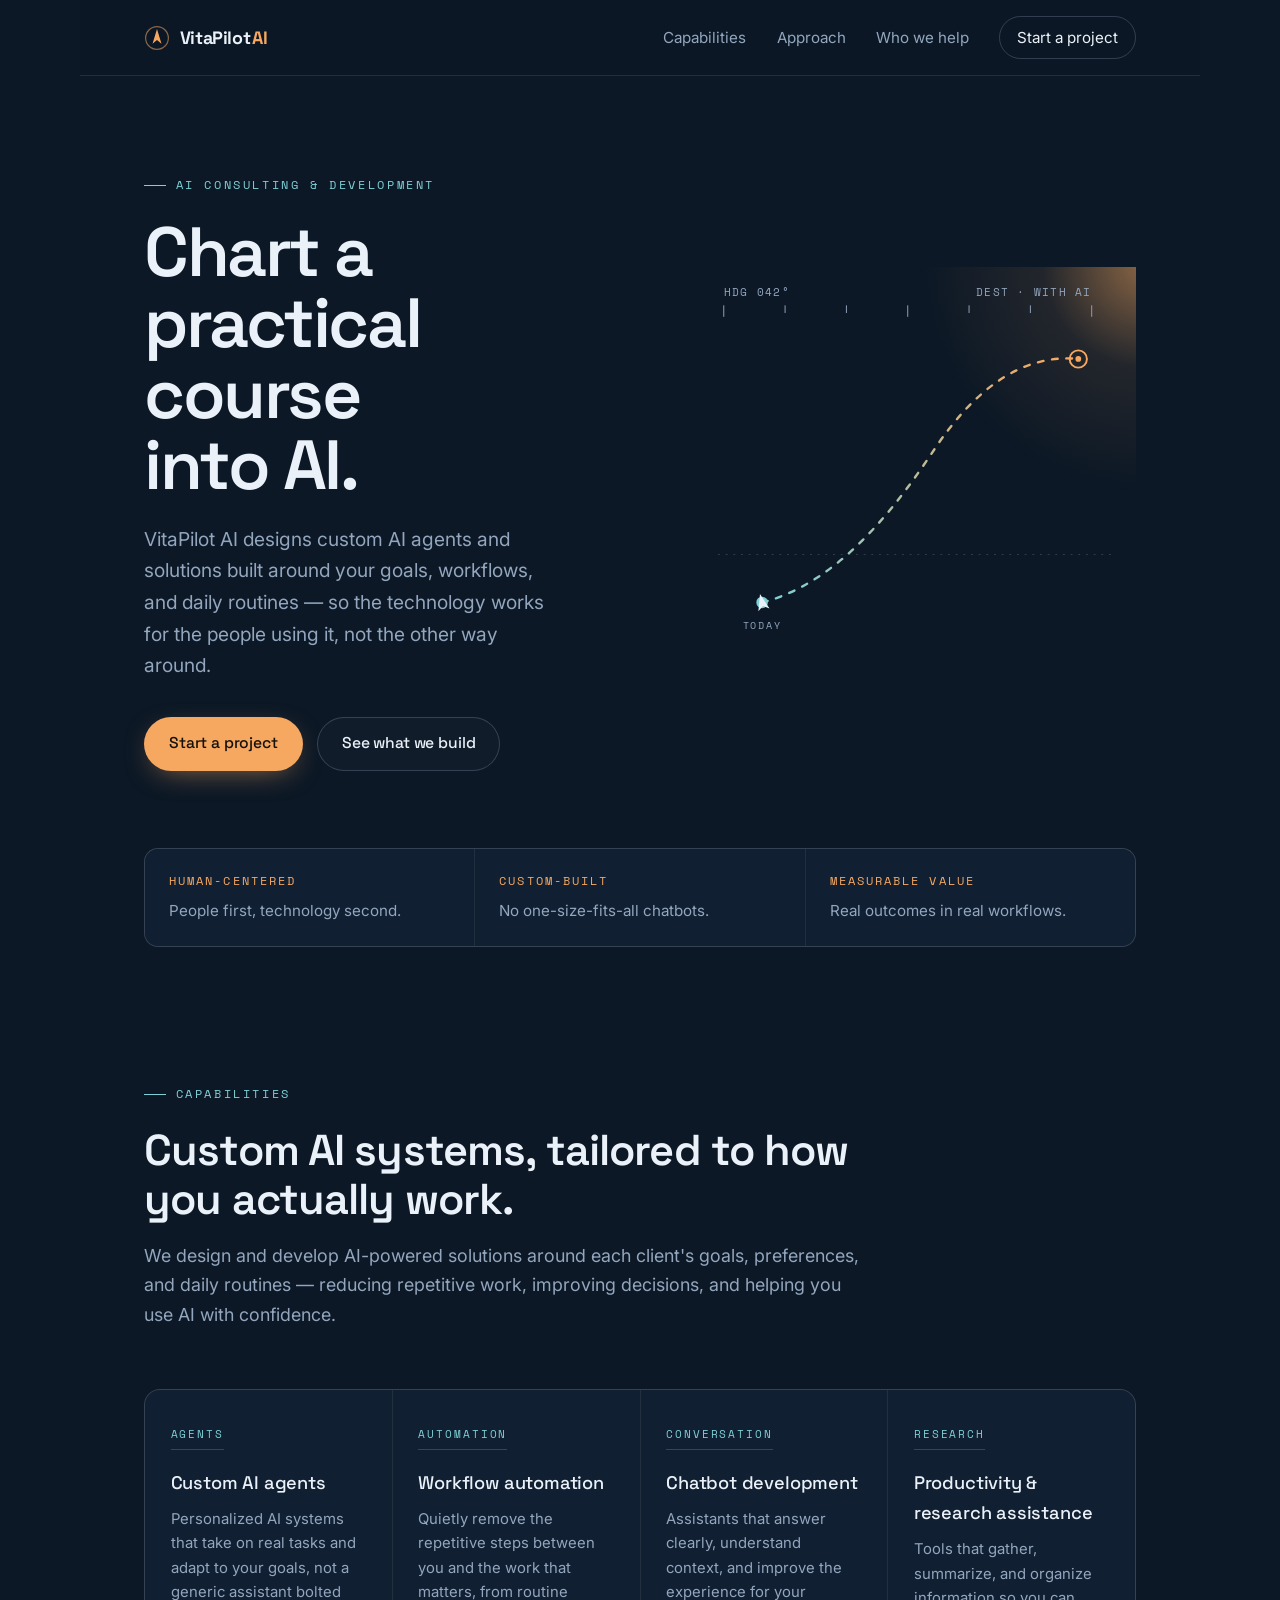
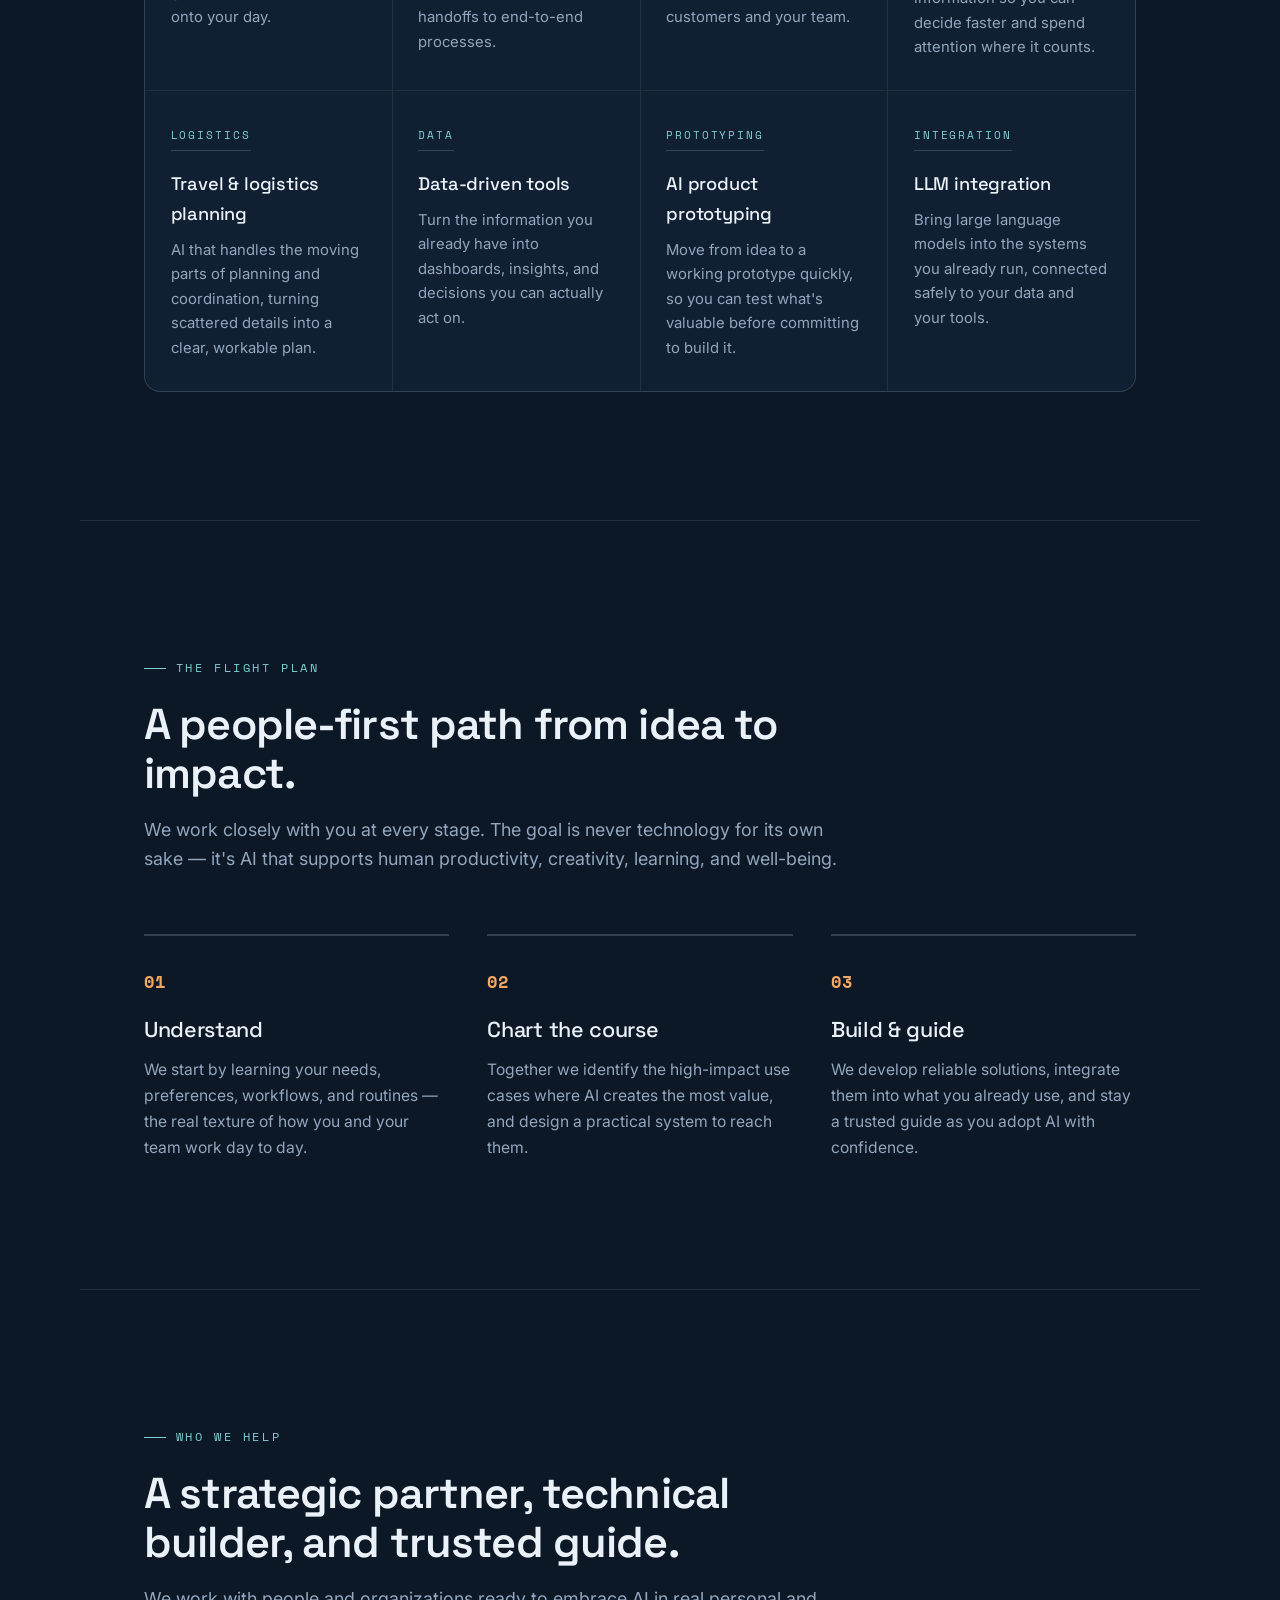
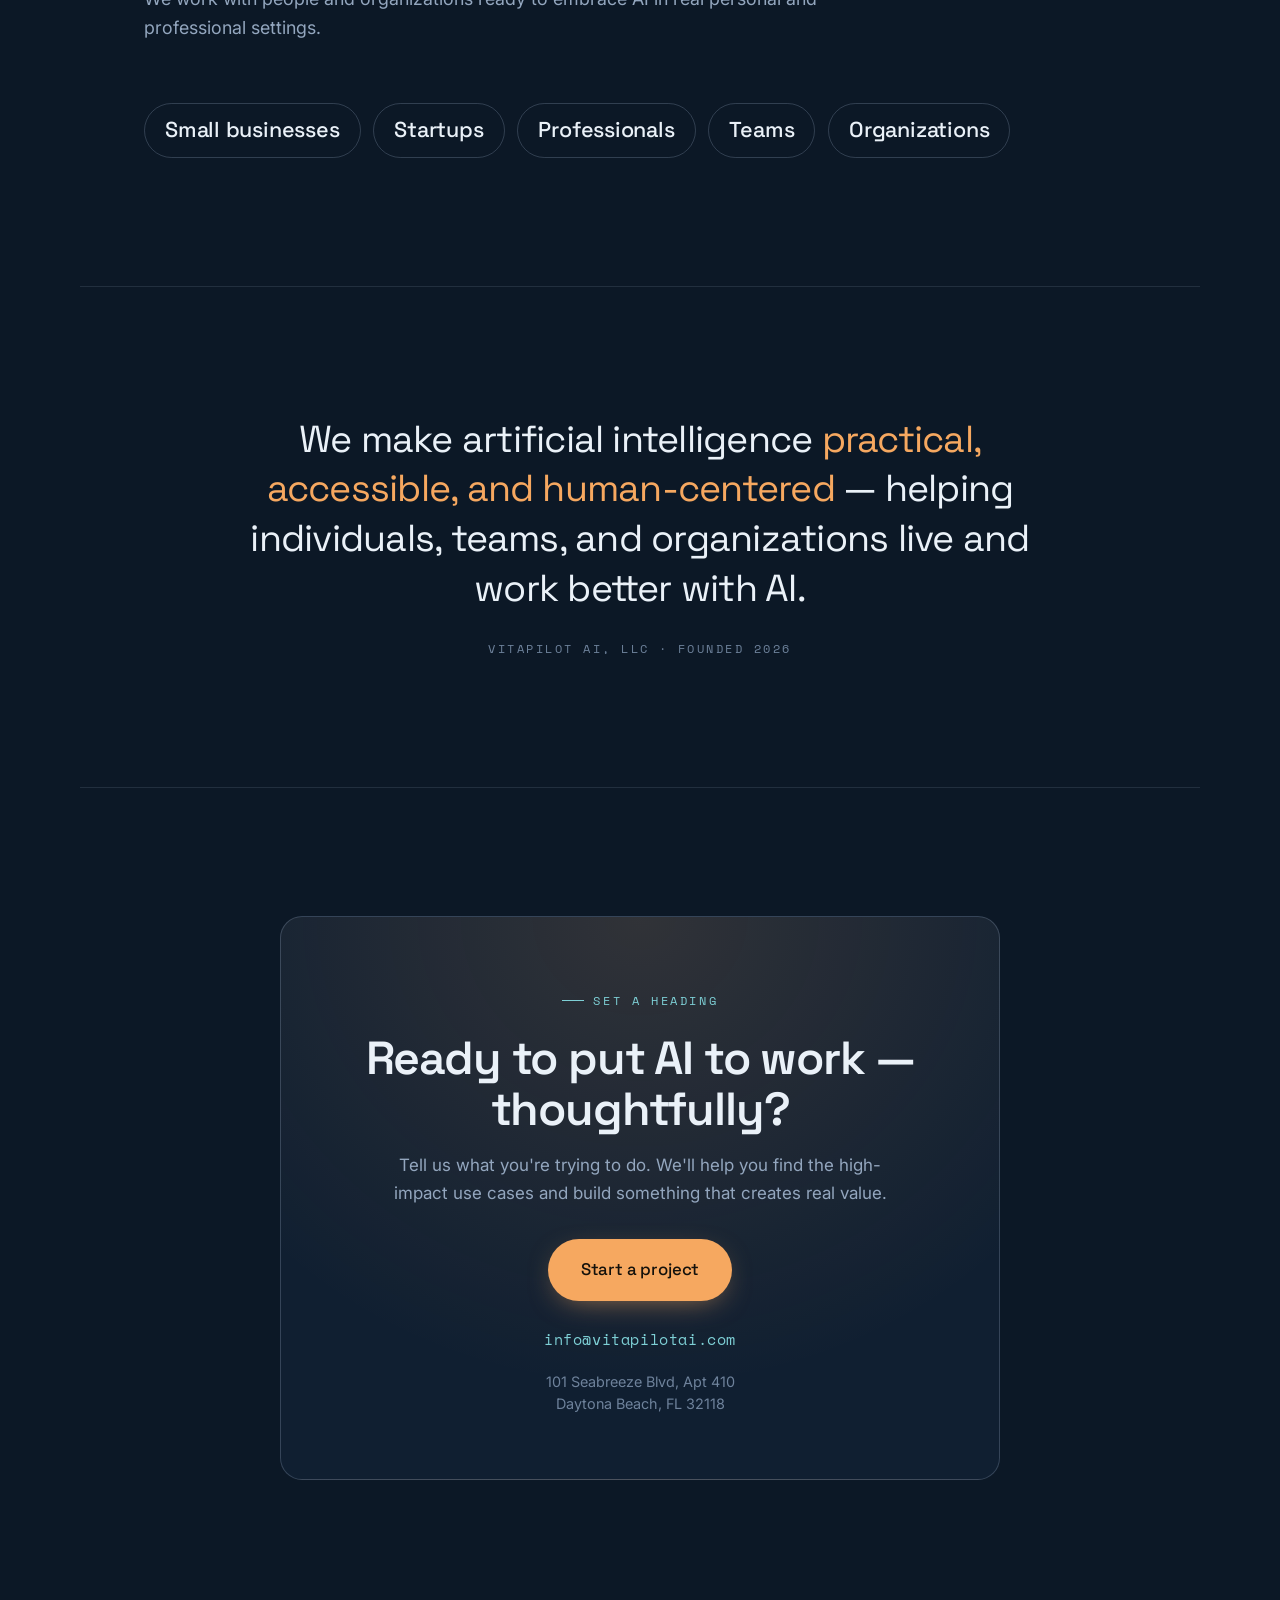
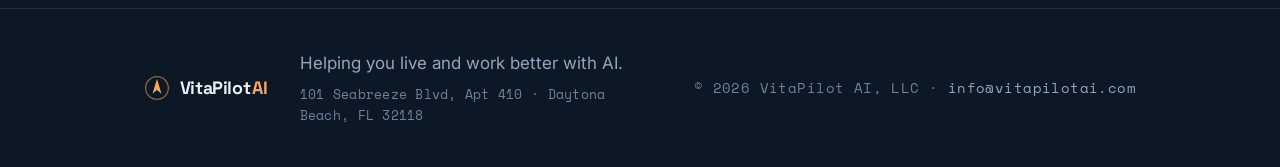
==== index.html @ d1df0d9a "Initial VitaPilot AI website Static company site: hero flight-path instrument, capabilities, approac" ====
<!doctype html>
<html lang="en">
<head>
  <meta charset="utf-8" />
  <meta name="viewport" content="width=device-width, initial-scale=1" />
  <title>VitaPilot AI — Practical AI, charted around you</title>
  <meta name="description" content="VitaPilot AI designs custom AI agents and solutions built around your goals, workflows, and daily routines — human-centered AI that creates measurable value." />
  <link rel="icon" href="data:image/svg+xml,%3Csvg xmlns='http://www.w3.org/2000/svg' viewBox='0 0 32 32'%3E%3Ccircle cx='16' cy='16' r='14' fill='none' stroke='%23F6A860' stroke-width='2'/%3E%3Cpath d='M16 6 L21 22 L16 18 L11 22 Z' fill='%23F6A860'/%3E%3C/svg%3E" />
  <link rel="preconnect" href="https://fonts.googleapis.com" />
  <link rel="preconnect" href="https://fonts.gstatic.com" crossorigin />
  <link href="https://fonts.googleapis.com/css2?family=Space+Grotesk:wght@400;500;600;700&family=Inter:wght@400;500;600&family=Space+Mono:wght@400;700&display=swap" rel="stylesheet" />
  <link rel="stylesheet" href="styles.css" />
</head>
<body>
  <a class="skip" href="#main">Skip to content</a>

  <header class="nav" id="top">
    <a class="brand" href="#top" aria-label="VitaPilot AI home">
      <svg class="brand-mark" viewBox="0 0 32 32" aria-hidden="true">
        <circle cx="16" cy="16" r="14" fill="none" stroke="currentColor" stroke-width="1.5" opacity="0.55"/>
        <path d="M16 5 L21.5 23 L16 18.6 L10.5 23 Z" fill="currentColor"/>
      </svg>
      <span class="brand-name">VitaPilot<span class="brand-ai">AI</span></span>
    </a>
    <nav class="nav-links" aria-label="Primary">
      <a href="#capabilities">Capabilities</a>
      <a href="#approach">Approach</a>
      <a href="#who">Who we help</a>
      <a href="#contact" class="nav-cta">Start a project</a>
    </nav>
  </header>

  <main id="main">
    <!-- HERO -->
    <section class="hero">
      <div class="hero-inner">
        <div class="hero-copy">
          <p class="eyebrow"><span class="tick"></span>AI Consulting &amp; Development</p>
          <h1 class="hero-title">Chart a practical course<br />into AI.</h1>
          <p class="hero-sub">VitaPilot AI designs custom AI agents and solutions built around your goals, workflows, and daily routines — so the technology works for the people using it, not the other way around.</p>
          <div class="hero-actions">
            <a class="btn btn-primary" href="#contact">Start a project</a>
            <a class="btn btn-ghost" href="#capabilities">See what we build</a>
          </div>
        </div>

        <!-- Signature: flight-path instrument -->
        <div class="hero-instrument" aria-hidden="true">
          <svg class="flightpath" viewBox="0 0 460 420" role="img">
            <defs>
              <radialGradient id="horizon" cx="78%" cy="24%" r="60%">
                <stop offset="0%" stop-color="#F6A860" stop-opacity="0.55"/>
                <stop offset="45%" stop-color="#F6A860" stop-opacity="0.10"/>
                <stop offset="100%" stop-color="#F6A860" stop-opacity="0"/>
              </radialGradient>
              <linearGradient id="pathgrad" x1="0" y1="1" x2="1" y2="0">
                <stop offset="0%" stop-color="#7ED0D6"/>
                <stop offset="100%" stop-color="#F6A860"/>
              </linearGradient>
            </defs>

            <!-- horizon glow -->
            <circle cx="360" cy="100" r="200" fill="url(#horizon)"/>

            <!-- bezel ticks (instrument bezel) -->
            <g class="bezel" stroke="#93A6BE" stroke-width="1">
              <line x1="30" y1="40" x2="30" y2="52"/>
              <line x1="94" y1="40" x2="94" y2="48"/>
              <line x1="158" y1="40" x2="158" y2="48"/>
              <line x1="222" y1="40" x2="222" y2="52"/>
              <line x1="286" y1="40" x2="286" y2="48"/>
              <line x1="350" y1="40" x2="350" y2="48"/>
              <line x1="414" y1="40" x2="414" y2="52"/>
            </g>
            <text class="readout" x="30" y="30">HDG 042°</text>
            <text class="readout" x="414" y="30" text-anchor="end">DEST · WITH AI</text>

            <!-- faint grid horizon -->
            <line class="horizon-line" x1="24" y1="300" x2="436" y2="300"/>

            <!-- the charted path -->
            <path class="route" d="M70 350 C 150 330, 210 250, 250 190 S 340 90, 400 96"
                  fill="none" stroke="url(#pathgrad)" stroke-width="2.5"
                  stroke-linecap="round" stroke-dasharray="6 9"/>

            <!-- origin -->
            <circle class="node origin" cx="70" cy="350" r="6"/>
            <text class="node-label" x="70" y="378" text-anchor="middle">TODAY</text>

            <!-- moving bearing marker -->
            <g class="marker">
              <path d="M0 -9 L6 8 L0 4 L-6 8 Z" fill="#EAF1F8"/>
            </g>

            <!-- destination -->
            <g class="dest">
              <circle cx="400" cy="96" r="9" fill="none" stroke="#F6A860" stroke-width="2"/>
              <circle cx="400" cy="96" r="3" fill="#F6A860"/>
            </g>
          </svg>
        </div>
      </div>

      <!-- instrument readout strip -->
      <div class="readout-strip">
        <div class="readout-item">
          <span class="readout-key">Human-centered</span>
          <span class="readout-val">People first, technology second.</span>
        </div>
        <div class="readout-item">
          <span class="readout-key">Custom-built</span>
          <span class="readout-val">No one-size-fits-all chatbots.</span>
        </div>
        <div class="readout-item">
          <span class="readout-key">Measurable value</span>
          <span class="readout-val">Real outcomes in real workflows.</span>
        </div>
      </div>
    </section>

    <!-- CAPABILITIES -->
    <section class="section" id="capabilities">
      <div class="section-head">
        <p class="eyebrow"><span class="tick"></span>Capabilities</p>
        <h2 class="section-title">Custom AI systems, tailored to how you actually work.</h2>
        <p class="section-lead">We design and develop AI-powered solutions around each client's goals, preferences, and daily routines — reducing repetitive work, improving decisions, and helping you use AI with confidence.</p>
      </div>

      <ul class="grid cards">
        <li class="card">
          <span class="card-tag">Agents</span>
          <h3>Custom AI agents</h3>
          <p>Personalized AI systems that take on real tasks and adapt to your goals, not a generic assistant bolted onto your day.</p>
        </li>
        <li class="card">
          <span class="card-tag">Automation</span>
          <h3>Workflow automation</h3>
          <p>Quietly remove the repetitive steps between you and the work that matters, from routine handoffs to end-to-end processes.</p>
        </li>
        <li class="card">
          <span class="card-tag">Conversation</span>
          <h3>Chatbot development</h3>
          <p>Assistants that answer clearly, understand context, and improve the experience for your customers and your team.</p>
        </li>
        <li class="card">
          <span class="card-tag">Research</span>
          <h3>Productivity &amp; research assistance</h3>
          <p>Tools that gather, summarize, and organize information so you can decide faster and spend attention where it counts.</p>
        </li>
        <li class="card">
          <span class="card-tag">Logistics</span>
          <h3>Travel &amp; logistics planning</h3>
          <p>AI that handles the moving parts of planning and coordination, turning scattered details into a clear, workable plan.</p>
        </li>
        <li class="card">
          <span class="card-tag">Data</span>
          <h3>Data-driven tools</h3>
          <p>Turn the information you already have into dashboards, insights, and decisions you can actually act on.</p>
        </li>
        <li class="card">
          <span class="card-tag">Prototyping</span>
          <h3>AI product prototyping</h3>
          <p>Move from idea to a working prototype quickly, so you can test what's valuable before committing to build it.</p>
        </li>
        <li class="card">
          <span class="card-tag">Integration</span>
          <h3>LLM integration</h3>
          <p>Bring large language models into the systems you already run, connected safely to your data and your tools.</p>
        </li>
      </ul>
    </section>

    <!-- APPROACH (genuine sequence — the flight plan) -->
    <section class="section approach" id="approach">
      <div class="section-head">
        <p class="eyebrow"><span class="tick"></span>The flight plan</p>
        <h2 class="section-title">A people-first path from idea to impact.</h2>
        <p class="section-lead">We work closely with you at every stage. The goal is never technology for its own sake — it's AI that supports human productivity, creativity, learning, and well-being.</p>
      </div>

      <ol class="steps">
        <li class="step">
          <span class="step-no">01</span>
          <div class="step-body">
            <h3>Understand</h3>
            <p>We start by learning your needs, preferences, workflows, and routines — the real texture of how you and your team work day to day.</p>
          </div>
        </li>
        <li class="step">
          <span class="step-no">02</span>
          <div class="step-body">
            <h3>Chart the course</h3>
            <p>Together we identify the high-impact use cases where AI creates the most value, and design a practical system to reach them.</p>
          </div>
        </li>
        <li class="step">
          <span class="step-no">03</span>
          <div class="step-body">
            <h3>Build &amp; guide</h3>
            <p>We develop reliable solutions, integrate them into what you already use, and stay a trusted guide as you adopt AI with confidence.</p>
          </div>
        </li>
      </ol>
    </section>

    <!-- WHO WE HELP -->
    <section class="section who" id="who">
      <div class="section-head">
        <p class="eyebrow"><span class="tick"></span>Who we help</p>
        <h2 class="section-title">A strategic partner, technical builder, and trusted guide.</h2>
        <p class="section-lead">We work with people and organizations ready to embrace AI in real personal and professional settings.</p>
      </div>
      <ul class="audience">
        <li>Small businesses</li>
        <li>Startups</li>
        <li>Professionals</li>
        <li>Teams</li>
        <li>Organizations</li>
      </ul>
    </section>

    <!-- MISSION -->
    <section class="section mission">
      <blockquote class="mission-quote">
        <p>We make artificial intelligence <em>practical, accessible, and human-centered</em> — helping individuals, teams, and organizations live and work better with AI.</p>
        <footer>VitaPilot AI, LLC · Founded 2026</footer>
      </blockquote>
    </section>

    <!-- CONTACT -->
    <section class="section contact" id="contact">
      <div class="contact-inner">
        <p class="eyebrow"><span class="tick"></span>Set a heading</p>
        <h2 class="contact-title">Ready to put AI to work — thoughtfully?</h2>
        <p class="contact-lead">Tell us what you're trying to do. We'll help you find the high-impact use cases and build something that creates real value.</p>
        <a class="btn btn-primary btn-lg" href="mailto:info@vitapilotai.com?subject=Project%20inquiry%20—%20VitaPilot%20AI">Start a project</a>
        <p class="contact-email"><a href="mailto:info@vitapilotai.com">info@vitapilotai.com</a></p>
        <address class="contact-address">
          101 Seabreeze Blvd, Apt 410<br />
          Daytona Beach, FL 32118
        </address>
      </div>
    </section>
  </main>

  <footer class="footer">
    <div class="footer-inner">
      <a class="brand" href="#top" aria-label="VitaPilot AI home">
        <svg class="brand-mark" viewBox="0 0 32 32" aria-hidden="true">
          <circle cx="16" cy="16" r="14" fill="none" stroke="currentColor" stroke-width="1.5" opacity="0.55"/>
          <path d="M16 5 L21.5 23 L16 18.6 L10.5 23 Z" fill="currentColor"/>
        </svg>
        <span class="brand-name">VitaPilot<span class="brand-ai">AI</span></span>
      </a>
      <div class="footer-mid">
        <p class="footer-tag">Helping you live and work better with AI.</p>
        <address class="footer-address">101 Seabreeze Blvd, Apt 410 · Daytona Beach, FL 32118</address>
      </div>
      <p class="footer-legal">© <span id="year">2026</span> VitaPilot AI, LLC · <a href="mailto:info@vitapilotai.com">info@vitapilotai.com</a></p>
    </div>
  </footer>

  <script src="main.js"></script>
</body>
</html>
---- styles.css ----
/* =========================================================
   VitaPilot AI — "dusk flight" navigation identity
   ========================================================= */
:root {
  --ink:      #0C1826;
  --ink-2:    #101F31;
  --ink-3:    #17293E;
  --line:     rgba(147, 166, 190, 0.16);
  --line-2:   rgba(147, 166, 190, 0.28);
  --glow:     #F6A860;   /* horizon amber — primary accent */
  --glow-2:   #FFC98B;
  --sky:      #7ED0D6;   /* calm teal — secondary accent   */
  --text:     #EAF1F8;
  --muted:    #93A6BE;
  --muted-2:  #6E829B;

  --maxw: 1120px;
  --pad: clamp(1.25rem, 5vw, 4rem);

  --font-display: "Space Grotesk", system-ui, sans-serif;
  --font-body: "Inter", system-ui, sans-serif;
  --font-mono: "Space Mono", ui-monospace, monospace;
}

* { box-sizing: border-box; }

html { scroll-behavior: smooth; }

body {
  margin: 0;
  background: var(--ink);
  color: var(--text);
  font-family: var(--font-body);
  font-size: 17px;
  line-height: 1.65;
  -webkit-font-smoothing: antialiased;
  text-rendering: optimizeLegibility;
  overflow-x: hidden;
}

/* subtle starfield / instrument grain */
body::before {
  content: "";
  position: fixed;
  inset: 0;
  pointer-events: none;
  z-index: 0;
  background:
    radial-gradient(1px 1px at 20% 30%, rgba(255,255,255,0.10) 50%, transparent 51%),
    radial-gradient(1px 1px at 70% 65%, rgba(255,255,255,0.07) 50%, transparent 51%),
    radial-gradient(1px 1px at 45% 85%, rgba(255,255,255,0.06) 50%, transparent 51%),
    radial-gradient(1px 1px at 88% 18%, rgba(255,255,255,0.08) 50%, transparent 51%);
  background-size: 480px 480px, 620px 620px, 540px 540px, 700px 700px;
}

img, svg { max-width: 100%; }

a { color: inherit; }

.skip {
  position: absolute;
  left: -999px;
  top: 0;
  background: var(--glow);
  color: #14110b;
  padding: .6rem 1rem;
  border-radius: 8px;
  z-index: 100;
}
.skip:focus { left: 1rem; top: 1rem; }

:focus-visible {
  outline: 2px solid var(--sky);
  outline-offset: 3px;
  border-radius: 4px;
}

/* ---------- shared layout ---------- */
.section {
  position: relative;
  z-index: 1;
  max-width: var(--maxw);
  margin: 0 auto;
  padding: clamp(4.5rem, 10vw, 8rem) var(--pad);
}

.section-head { max-width: 720px; margin-bottom: clamp(2.5rem, 5vw, 3.75rem); }

.eyebrow {
  display: inline-flex;
  align-items: center;
  gap: .6rem;
  font-family: var(--font-mono);
  font-size: .74rem;
  letter-spacing: .22em;
  text-transform: uppercase;
  color: var(--sky);
  margin: 0 0 1.4rem;
}
.eyebrow .tick {
  width: 22px; height: 1px;
  background: var(--sky);
  display: inline-block;
}

.section-title {
  font-family: var(--font-display);
  font-weight: 600;
  font-size: clamp(1.7rem, 4vw, 2.7rem);
  line-height: 1.12;
  letter-spacing: -0.02em;
  margin: 0 0 1.1rem;
}

.section-lead {
  color: var(--muted);
  font-size: clamp(1rem, 1.6vw, 1.12rem);
  margin: 0;
}

/* ---------- buttons ---------- */
.btn {
  display: inline-flex;
  align-items: center;
  justify-content: center;
  font-family: var(--font-display);
  font-weight: 500;
  font-size: .98rem;
  letter-spacing: -0.01em;
  padding: .82rem 1.5rem;
  border-radius: 999px;
  text-decoration: none;
  border: 1px solid transparent;
  transition: transform .18s ease, background .18s ease, border-color .18s ease, color .18s ease;
}
.btn-primary {
  background: var(--glow);
  color: #14110b;
  box-shadow: 0 8px 30px -12px rgba(246, 168, 96, 0.7);
}
.btn-primary:hover { background: var(--glow-2); transform: translateY(-2px); }
.btn-ghost {
  color: var(--text);
  border-color: var(--line-2);
  background: rgba(255,255,255,0.02);
}
.btn-ghost:hover { border-color: var(--sky); color: var(--sky); transform: translateY(-2px); }
.btn-lg { padding: 1rem 2rem; font-size: 1.05rem; }

/* ---------- nav ---------- */
.nav {
  position: sticky;
  top: 0;
  z-index: 20;
  display: flex;
  align-items: center;
  justify-content: space-between;
  gap: 1rem;
  padding: 1rem var(--pad);
  max-width: var(--maxw);
  margin: 0 auto;
  background: rgba(12, 24, 38, 0.72);
  backdrop-filter: blur(12px);
  border-bottom: 1px solid var(--line);
}
.brand {
  display: inline-flex;
  align-items: center;
  gap: .6rem;
  text-decoration: none;
  color: var(--glow);
  font-family: var(--font-display);
  font-weight: 700;
}
.brand-mark { width: 26px; height: 26px; }
.brand-name { color: var(--text); font-size: 1.12rem; letter-spacing: -0.02em; }
.brand-ai { color: var(--glow); margin-left: 2px; }

.nav-links { display: flex; align-items: center; gap: 1.9rem; }
.nav-links a {
  text-decoration: none;
  color: var(--muted);
  font-size: .95rem;
  transition: color .16s ease;
}
.nav-links a:hover { color: var(--text); }
.nav-cta {
  color: var(--text) !important;
  border: 1px solid var(--line-2);
  padding: .5rem 1.05rem;
  border-radius: 999px;
}
.nav-cta:hover { border-color: var(--glow); color: var(--glow) !important; }

/* ---------- hero ---------- */
.hero {
  position: relative;
  z-index: 1;
  max-width: var(--maxw);
  margin: 0 auto;
  padding: clamp(3rem, 7vw, 6rem) var(--pad) 0;
}
.hero-inner {
  display: grid;
  grid-template-columns: 1.05fr 0.95fr;
  gap: clamp(2rem, 5vw, 4rem);
  align-items: center;
}
.eyebrow { animation: rise .7s ease both; }
.hero-title {
  font-family: var(--font-display);
  font-weight: 600;
  font-size: clamp(2.5rem, 6.4vw, 4.35rem);
  line-height: 1.02;
  letter-spacing: -0.035em;
  margin: 0 0 1.4rem;
  animation: rise .7s ease .05s both;
}
.hero-sub {
  color: var(--muted);
  font-size: clamp(1.02rem, 1.7vw, 1.2rem);
  max-width: 34ch;
  margin: 0 0 2.2rem;
  animation: rise .7s ease .12s both;
}
.hero-actions { display: flex; flex-wrap: wrap; gap: .9rem; animation: rise .7s ease .2s both; }

.hero-instrument {
  position: relative;
  display: flex;
  justify-content: center;
}
.flightpath { width: 100%; max-width: 460px; height: auto; }

/* instrument typography */
.readout {
  font-family: var(--font-mono);
  font-size: 11px;
  letter-spacing: .12em;
  fill: var(--muted);
}
.node-label {
  font-family: var(--font-mono);
  font-size: 10px;
  letter-spacing: .18em;
  fill: var(--muted);
}
.horizon-line { stroke: var(--line-2); stroke-width: 1; stroke-dasharray: 2 6; }
.node.origin { fill: var(--sky); }

/* flight-path draw-in */
.route {
  stroke-dashoffset: 0;
  animation: dash 2.6s linear infinite;
}
.marker {
  offset-path: path("M70 350 C 150 330, 210 250, 250 190 S 340 90, 400 96");
  offset-rotate: auto;
  offset-distance: 0%;
  animation: fly 4.2s cubic-bezier(.5, 0, .3, 1) infinite;
}
@keyframes dash { to { stroke-dashoffset: -60; } }
@keyframes fly {
  0%   { offset-distance: 0%;   opacity: 0; }
  8%   { opacity: 1; }
  92%  { opacity: 1; }
  100% { offset-distance: 100%; opacity: 0; }
}

/* readout strip */
.readout-strip {
  display: grid;
  grid-template-columns: repeat(3, 1fr);
  gap: 1px;
  margin-top: clamp(3rem, 6vw, 5rem);
  border: 1px solid var(--line);
  border-radius: 14px;
  overflow: hidden;
  background: var(--line);
}
.readout-item {
  background: var(--ink-2);
  padding: 1.35rem 1.5rem;
}
.readout-key {
  display: block;
  font-family: var(--font-mono);
  font-size: .72rem;
  letter-spacing: .18em;
  text-transform: uppercase;
  color: var(--glow);
  margin-bottom: .4rem;
}
.readout-val { color: var(--muted); font-size: .95rem; }

/* ---------- capabilities grid ---------- */
.grid { list-style: none; margin: 0; padding: 0; }
.cards {
  display: grid;
  grid-template-columns: repeat(4, 1fr);
  gap: 1px;
  background: var(--line);
  border: 1px solid var(--line);
  border-radius: 16px;
  overflow: hidden;
}
.card {
  background: var(--ink-2);
  padding: 1.75rem 1.6rem 1.9rem;
  transition: background .2s ease, transform .2s ease;
}
.card:hover { background: var(--ink-3); }
.card-tag {
  display: inline-block;
  font-family: var(--font-mono);
  font-size: .66rem;
  letter-spacing: .18em;
  text-transform: uppercase;
  color: var(--sky);
  margin-bottom: 1.1rem;
  padding-bottom: .35rem;
  border-bottom: 1px solid var(--line-2);
}
.card h3 {
  font-family: var(--font-display);
  font-weight: 500;
  font-size: 1.14rem;
  letter-spacing: -0.01em;
  margin: 0 0 .55rem;
}
.card p { color: var(--muted); font-size: .93rem; margin: 0; }

/* ---------- approach / steps ---------- */
.approach { border-top: 1px solid var(--line); }
.steps {
  list-style: none;
  margin: 0;
  padding: 0;
  display: grid;
  grid-template-columns: repeat(3, 1fr);
  gap: clamp(1.5rem, 3vw, 2.5rem);
  counter-reset: step;
}
.step {
  position: relative;
  padding-top: 2rem;
  border-top: 2px solid var(--line-2);
}
.step-no {
  font-family: var(--font-mono);
  font-weight: 700;
  font-size: 1.05rem;
  color: var(--glow);
  letter-spacing: .05em;
}
.step-body h3 {
  font-family: var(--font-display);
  font-weight: 500;
  font-size: 1.35rem;
  letter-spacing: -0.015em;
  margin: 1rem 0 .6rem;
}
.step-body p { color: var(--muted); margin: 0; font-size: .98rem; }

/* ---------- who we help ---------- */
.who { border-top: 1px solid var(--line); }
.audience {
  list-style: none;
  margin: 0;
  padding: 0;
  display: flex;
  flex-wrap: wrap;
  gap: .8rem;
}
.audience li {
  font-family: var(--font-display);
  font-size: clamp(1rem, 2.2vw, 1.35rem);
  font-weight: 500;
  letter-spacing: -0.01em;
  padding: .55rem 1.25rem;
  border: 1px solid var(--line-2);
  border-radius: 999px;
  color: var(--text);
  transition: border-color .18s ease, color .18s ease;
}
.audience li:hover { border-color: var(--glow); color: var(--glow); }

/* ---------- mission ---------- */
.mission {
  border-top: 1px solid var(--line);
  text-align: center;
}
.mission-quote { margin: 0 auto; max-width: 800px; }
.mission-quote p {
  font-family: var(--font-display);
  font-weight: 400;
  font-size: clamp(1.5rem, 3.6vw, 2.35rem);
  line-height: 1.32;
  letter-spacing: -0.02em;
  margin: 0 0 1.6rem;
}
.mission-quote em { color: var(--glow); font-style: normal; }
.mission-quote footer {
  font-family: var(--font-mono);
  font-size: .78rem;
  letter-spacing: .2em;
  text-transform: uppercase;
  color: var(--muted-2);
}

/* ---------- contact ---------- */
.contact {
  text-align: center;
  border-top: 1px solid var(--line);
}
.contact-inner {
  position: relative;
  max-width: 720px;
  margin: 0 auto;
  padding: clamp(2.5rem, 5vw, 4rem);
  border-radius: 22px;
  border: 1px solid var(--line-2);
  background:
    radial-gradient(120% 140% at 50% 0%, rgba(246,168,96,0.14), transparent 60%),
    var(--ink-2);
  overflow: hidden;
}
.contact .eyebrow { justify-content: center; }
.contact-title {
  font-family: var(--font-display);
  font-weight: 600;
  font-size: clamp(1.8rem, 4.5vw, 2.9rem);
  letter-spacing: -0.025em;
  line-height: 1.1;
  margin: 0 0 1rem;
}
.contact-lead { color: var(--muted); max-width: 46ch; margin: 0 auto 2rem; }
.contact-email { margin: 1.5rem 0 0; }
.contact-email a {
  font-family: var(--font-mono);
  color: var(--sky);
  text-decoration: none;
  font-size: .95rem;
  letter-spacing: .04em;
}
.contact-email a:hover { text-decoration: underline; }
.contact-address {
  font-style: normal;
  color: var(--muted-2);
  font-size: .9rem;
  line-height: 1.55;
  margin-top: 1.1rem;
}

/* ---------- footer ---------- */
.footer {
  position: relative;
  z-index: 1;
  border-top: 1px solid var(--line);
}
.footer-inner {
  max-width: var(--maxw);
  margin: 0 auto;
  padding: 2.5rem var(--pad);
  display: flex;
  flex-wrap: wrap;
  align-items: center;
  gap: 1rem 2rem;
}
.footer-mid { flex: 1 1 240px; }
.footer-tag { color: var(--muted); margin: 0; }
.footer-address {
  font-style: normal;
  color: var(--muted-2);
  font-size: .82rem;
  font-family: var(--font-mono);
  letter-spacing: .02em;
  margin-top: .4rem;
}
.footer-legal {
  color: var(--muted-2);
  font-size: .85rem;
  margin: 0;
  font-family: var(--font-mono);
  letter-spacing: .03em;
}
.footer-legal a { color: var(--muted); text-decoration: none; }
.footer-legal a:hover { color: var(--sky); }

/* ---------- scroll reveal ---------- */
.reveal { opacity: 0; transform: translateY(22px); transition: opacity .7s ease, transform .7s ease; }
.reveal.in { opacity: 1; transform: none; }

@keyframes rise {
  from { opacity: 0; transform: translateY(18px); }
  to   { opacity: 1; transform: none; }
}

/* ---------- responsive ---------- */
@media (max-width: 900px) {
  .hero-inner { grid-template-columns: 1fr; }
  .hero-instrument { order: -1; max-width: 420px; margin: 0 auto; }
  .hero-sub { max-width: 46ch; }
  .cards { grid-template-columns: repeat(2, 1fr); }
  .steps { grid-template-columns: 1fr; gap: 0; }
  .step { border-top: none; border-left: 2px solid var(--line-2); padding: 0 0 2rem 1.5rem; }
  .step:last-child { padding-bottom: 0; }
}

@media (max-width: 560px) {
  .nav-links a:not(.nav-cta) { display: none; }
  .readout-strip { grid-template-columns: 1fr; }
  .cards { grid-template-columns: 1fr; }
}

@media (prefers-reduced-motion: reduce) {
  html { scroll-behavior: auto; }
  *, *::before, *::after {
    animation-duration: .001ms !important;
    animation-iteration-count: 1 !important;
    transition-duration: .001ms !important;
  }
  .reveal { opacity: 1; transform: none; }
}
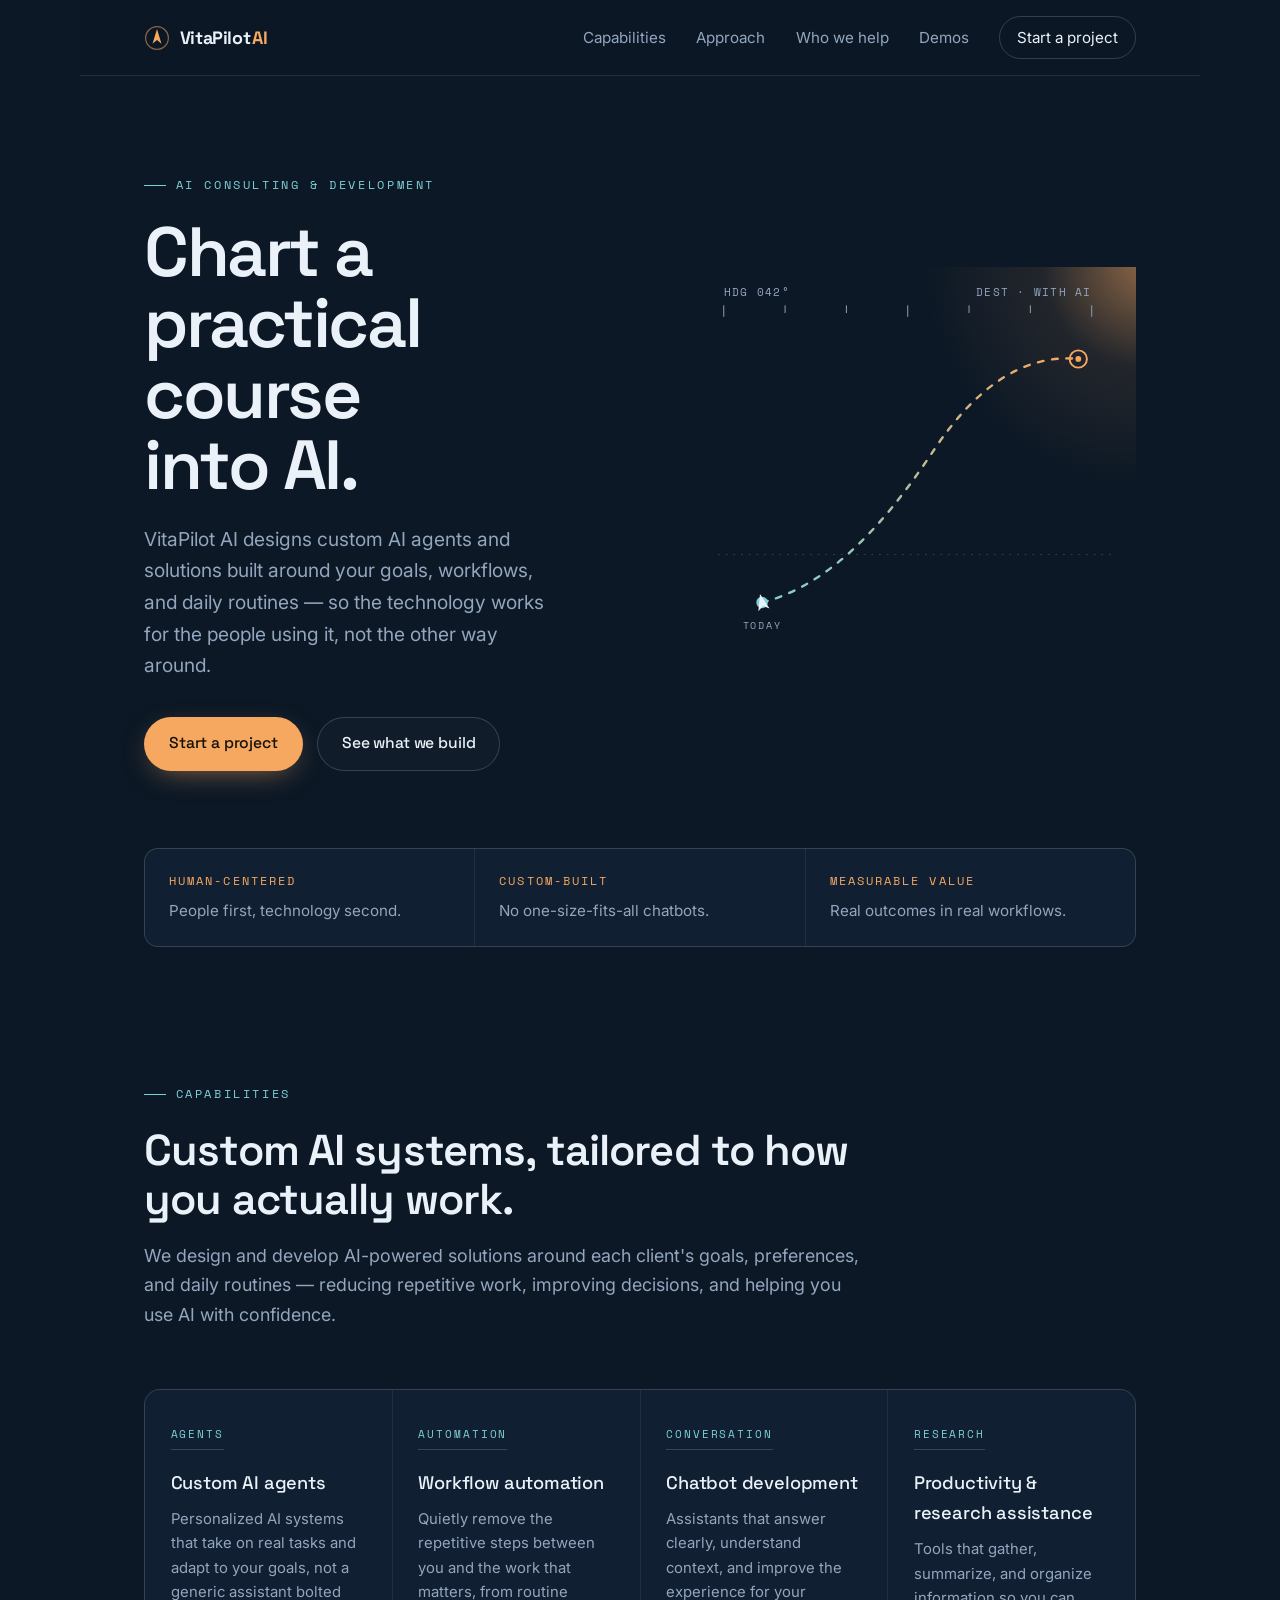
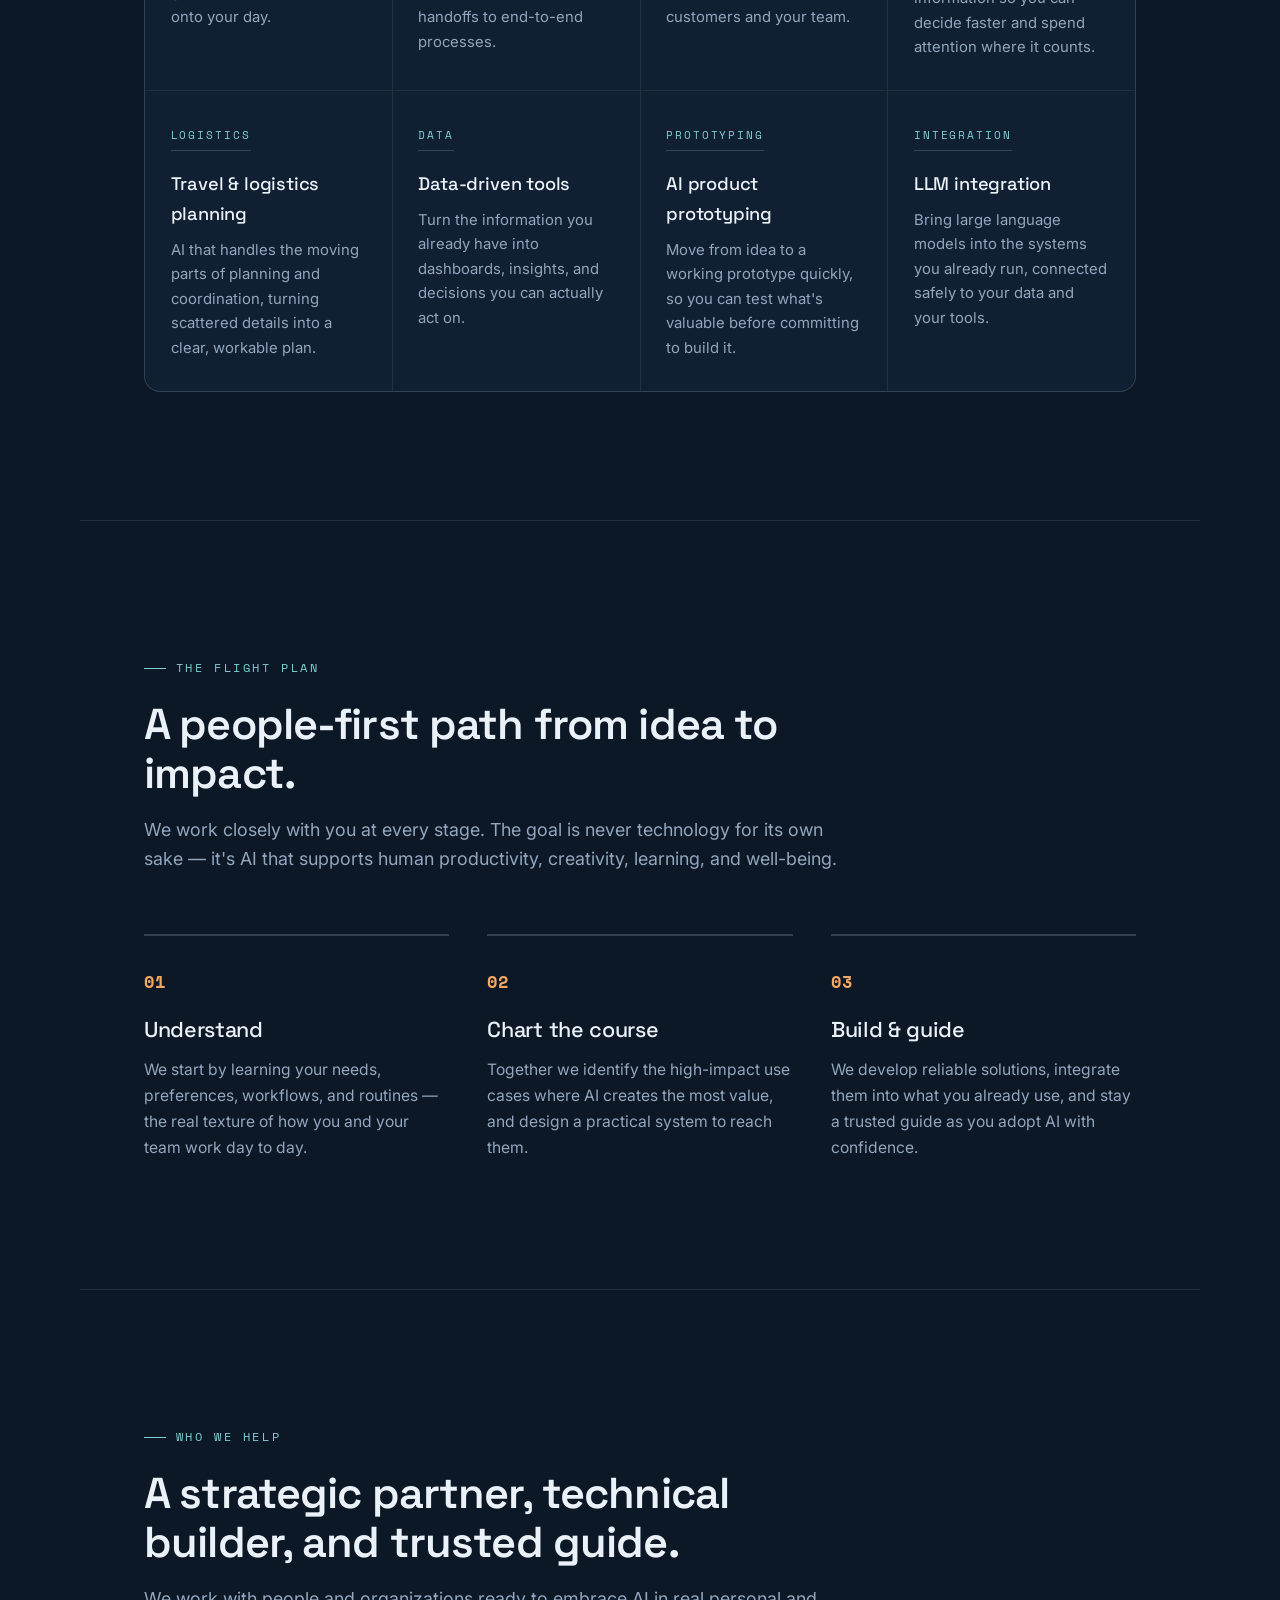
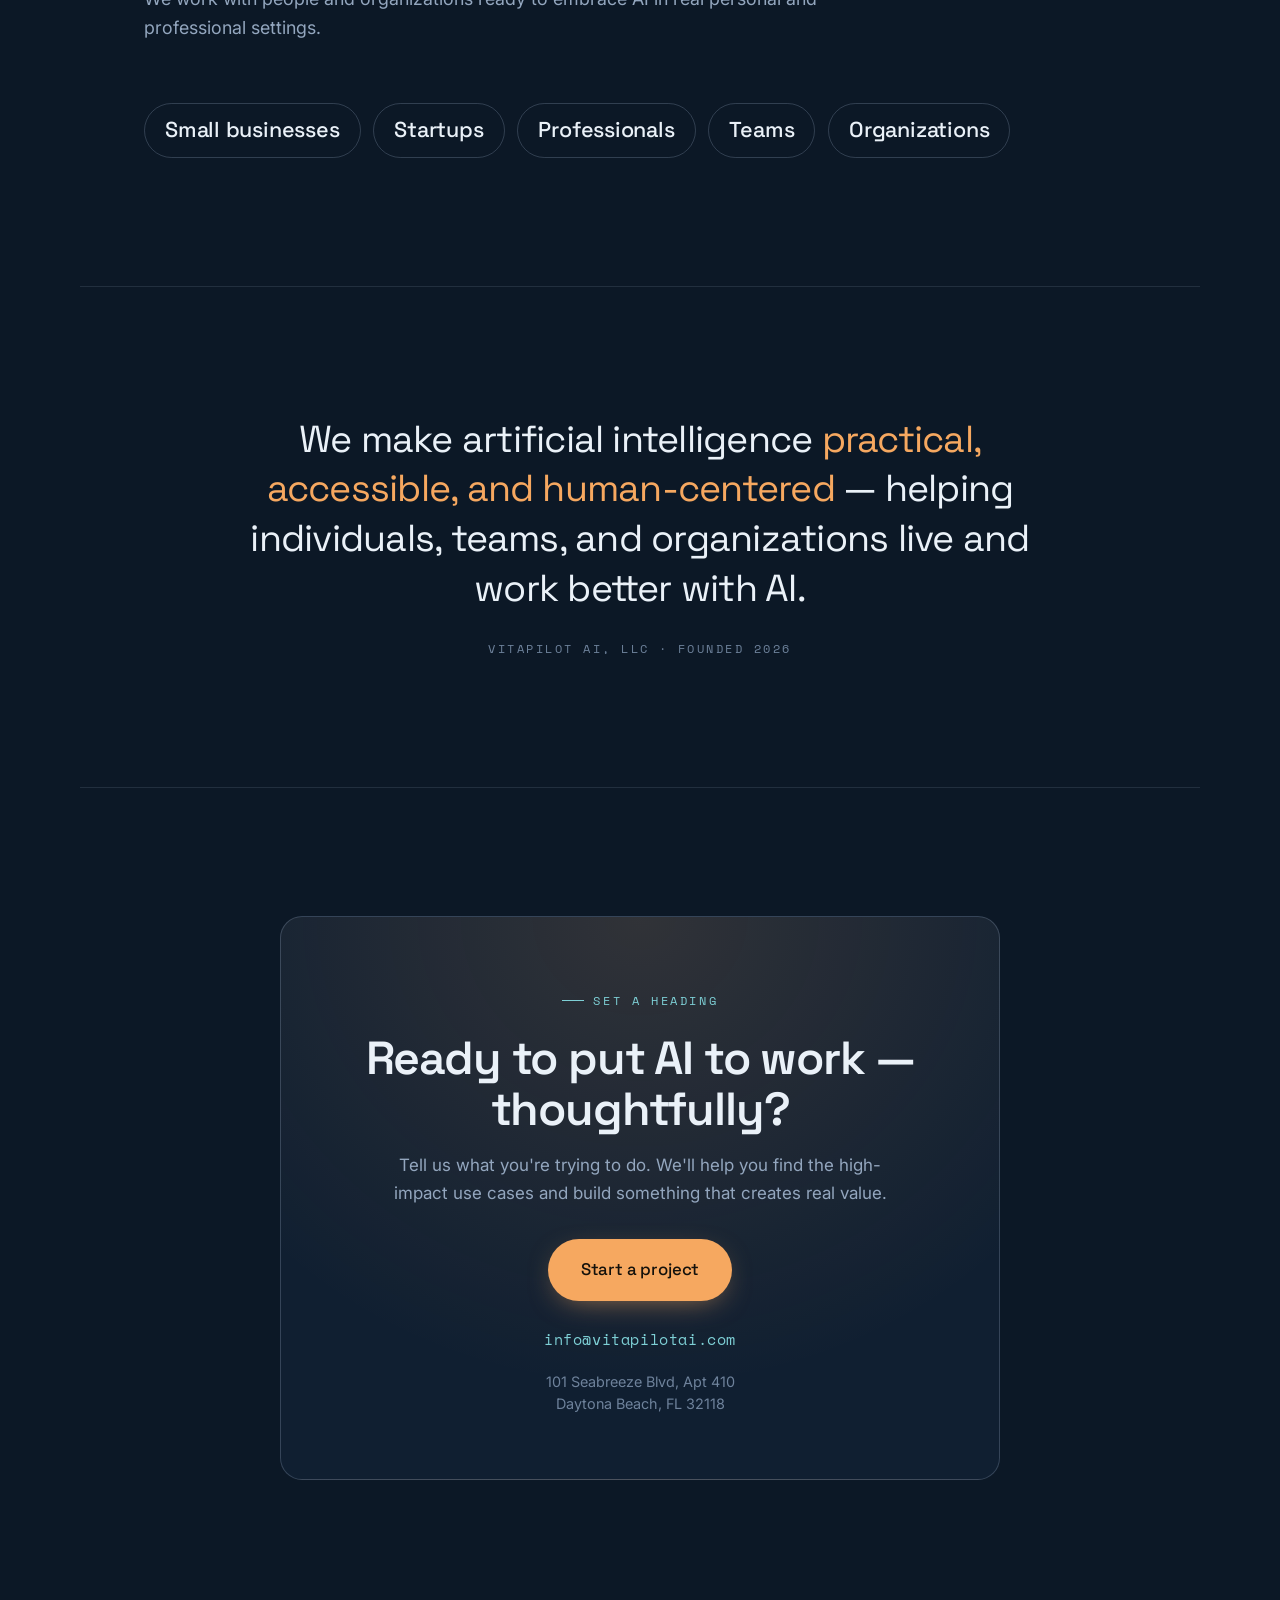
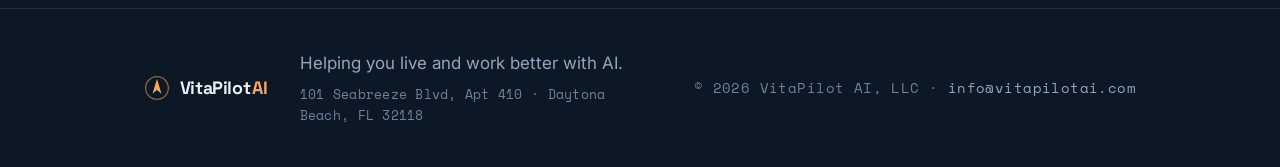
==== commit c5728edf: "Add Demos page featuring AgentMine as a high-level demo project Links from the main nav; shows only " ====
--- a/index.html
+++ b/index.html
@@ -26,6 +26,7 @@
       <a href="#capabilities">Capabilities</a>
       <a href="#approach">Approach</a>
       <a href="#who">Who we help</a>
+      <a href="demos.html">Demos</a>
       <a href="#contact" class="nav-cta">Start a project</a>
     </nav>
   </header>
--- a/styles.css
+++ b/styles.css
@@ -293,6 +293,10 @@
 }
 .readout-val { color: var(--muted); font-size: .95rem; }
 
+/* ---------- simple / single-column hero (demo pages) ---------- */
+.hero-simple .hero-inner { grid-template-columns: 1fr; }
+.hero-simple .hero-copy { max-width: 640px; }
+
 /* ---------- capabilities grid ---------- */
 .grid { list-style: none; margin: 0; padding: 0; }
 .cards {
@@ -304,6 +308,7 @@
   border-radius: 16px;
   overflow: hidden;
 }
+.cards-3 { grid-template-columns: repeat(3, 1fr); }
 .card {
   background: var(--ink-2);
   padding: 1.75rem 1.6rem 1.9rem;
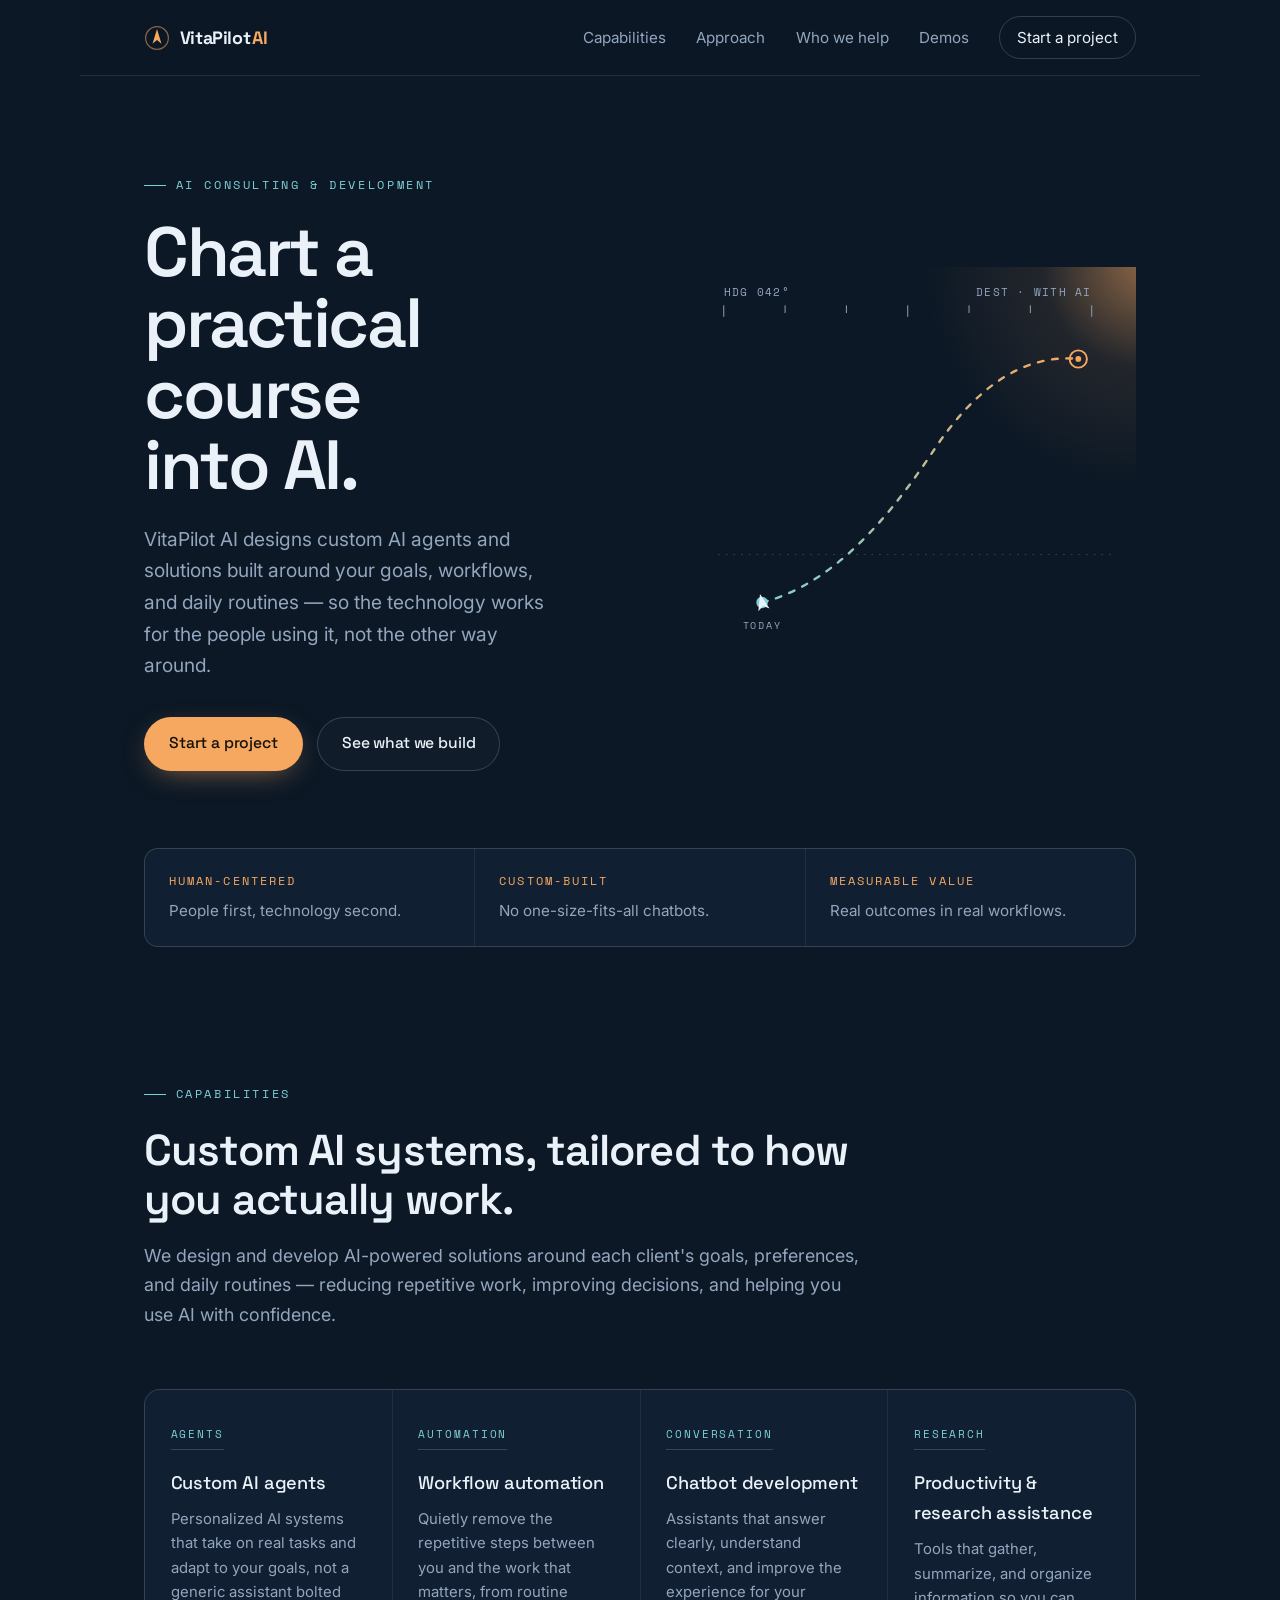
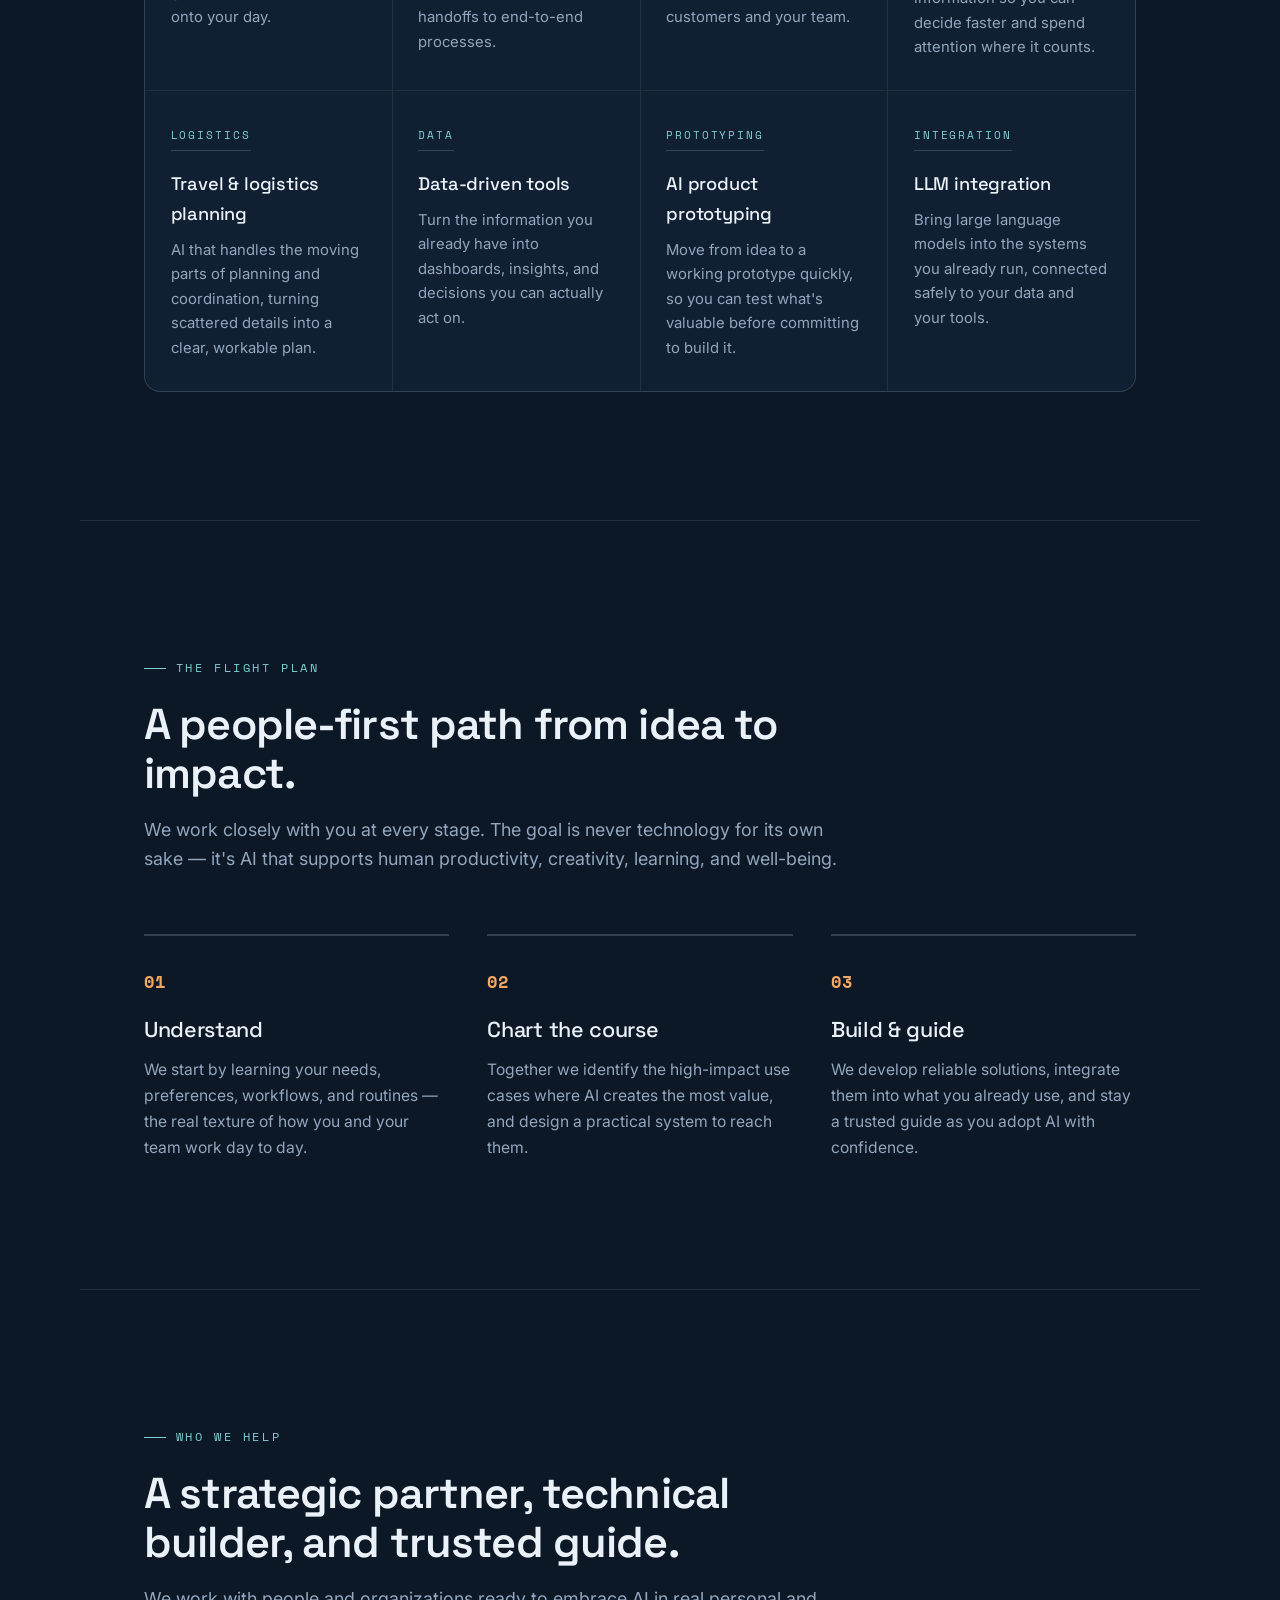
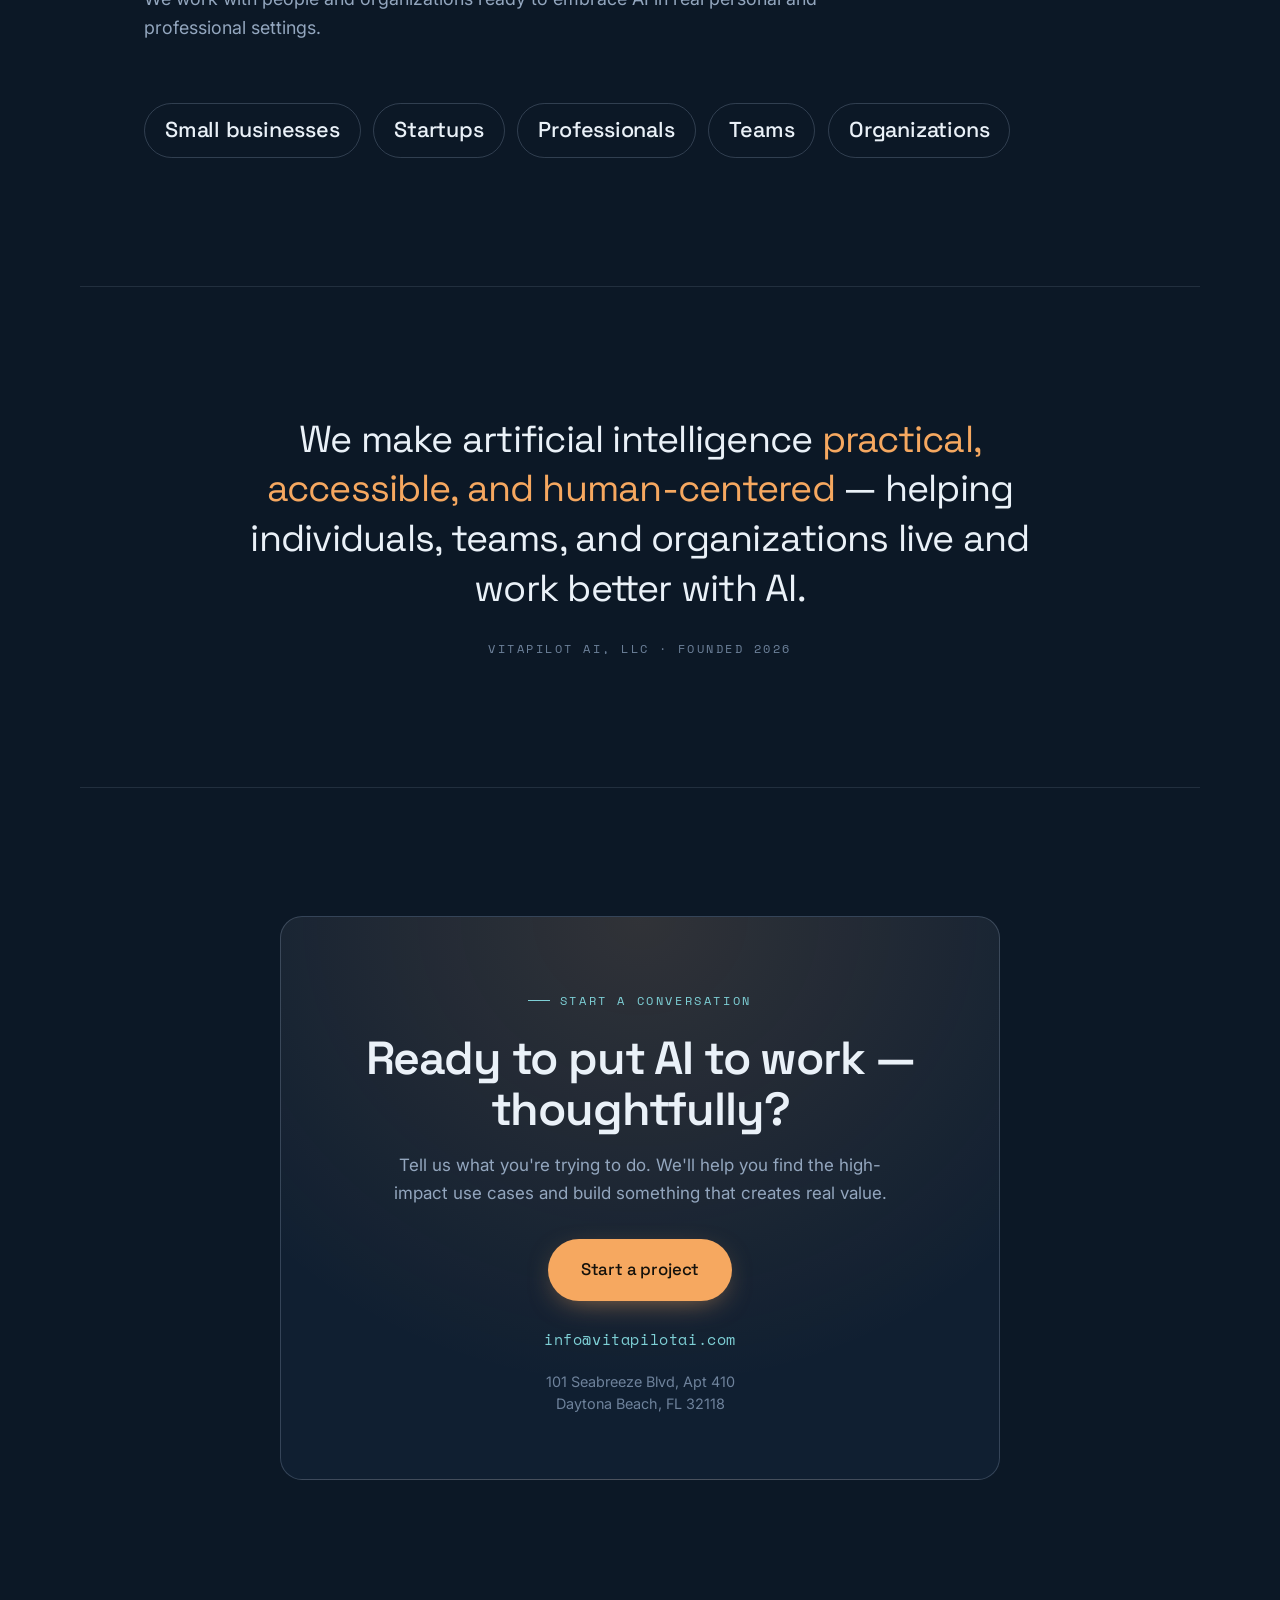
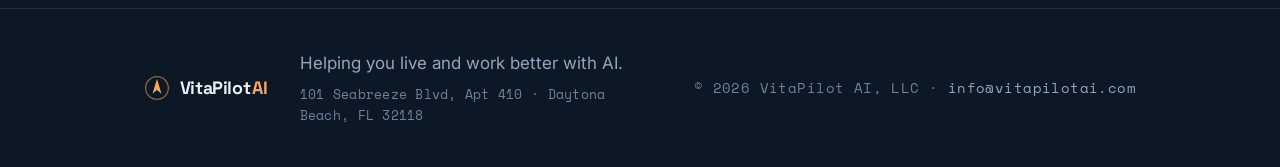
==== commit 54e23ba6: "Add CSV Flight Check demo" ====
--- a/index.html
+++ b/index.html
@@ -231,7 +231,7 @@
     <!-- CONTACT -->
     <section class="section contact" id="contact">
       <div class="contact-inner">
-        <p class="eyebrow"><span class="tick"></span>Set a heading</p>
+        <p class="eyebrow"><span class="tick"></span>Start a conversation</p>
         <h2 class="contact-title">Ready to put AI to work — thoughtfully?</h2>
         <p class="contact-lead">Tell us what you're trying to do. We'll help you find the high-impact use cases and build something that creates real value.</p>
         <a class="btn btn-primary btn-lg" href="mailto:info@vitapilotai.com?subject=Project%20inquiry%20—%20VitaPilot%20AI">Start a project</a>
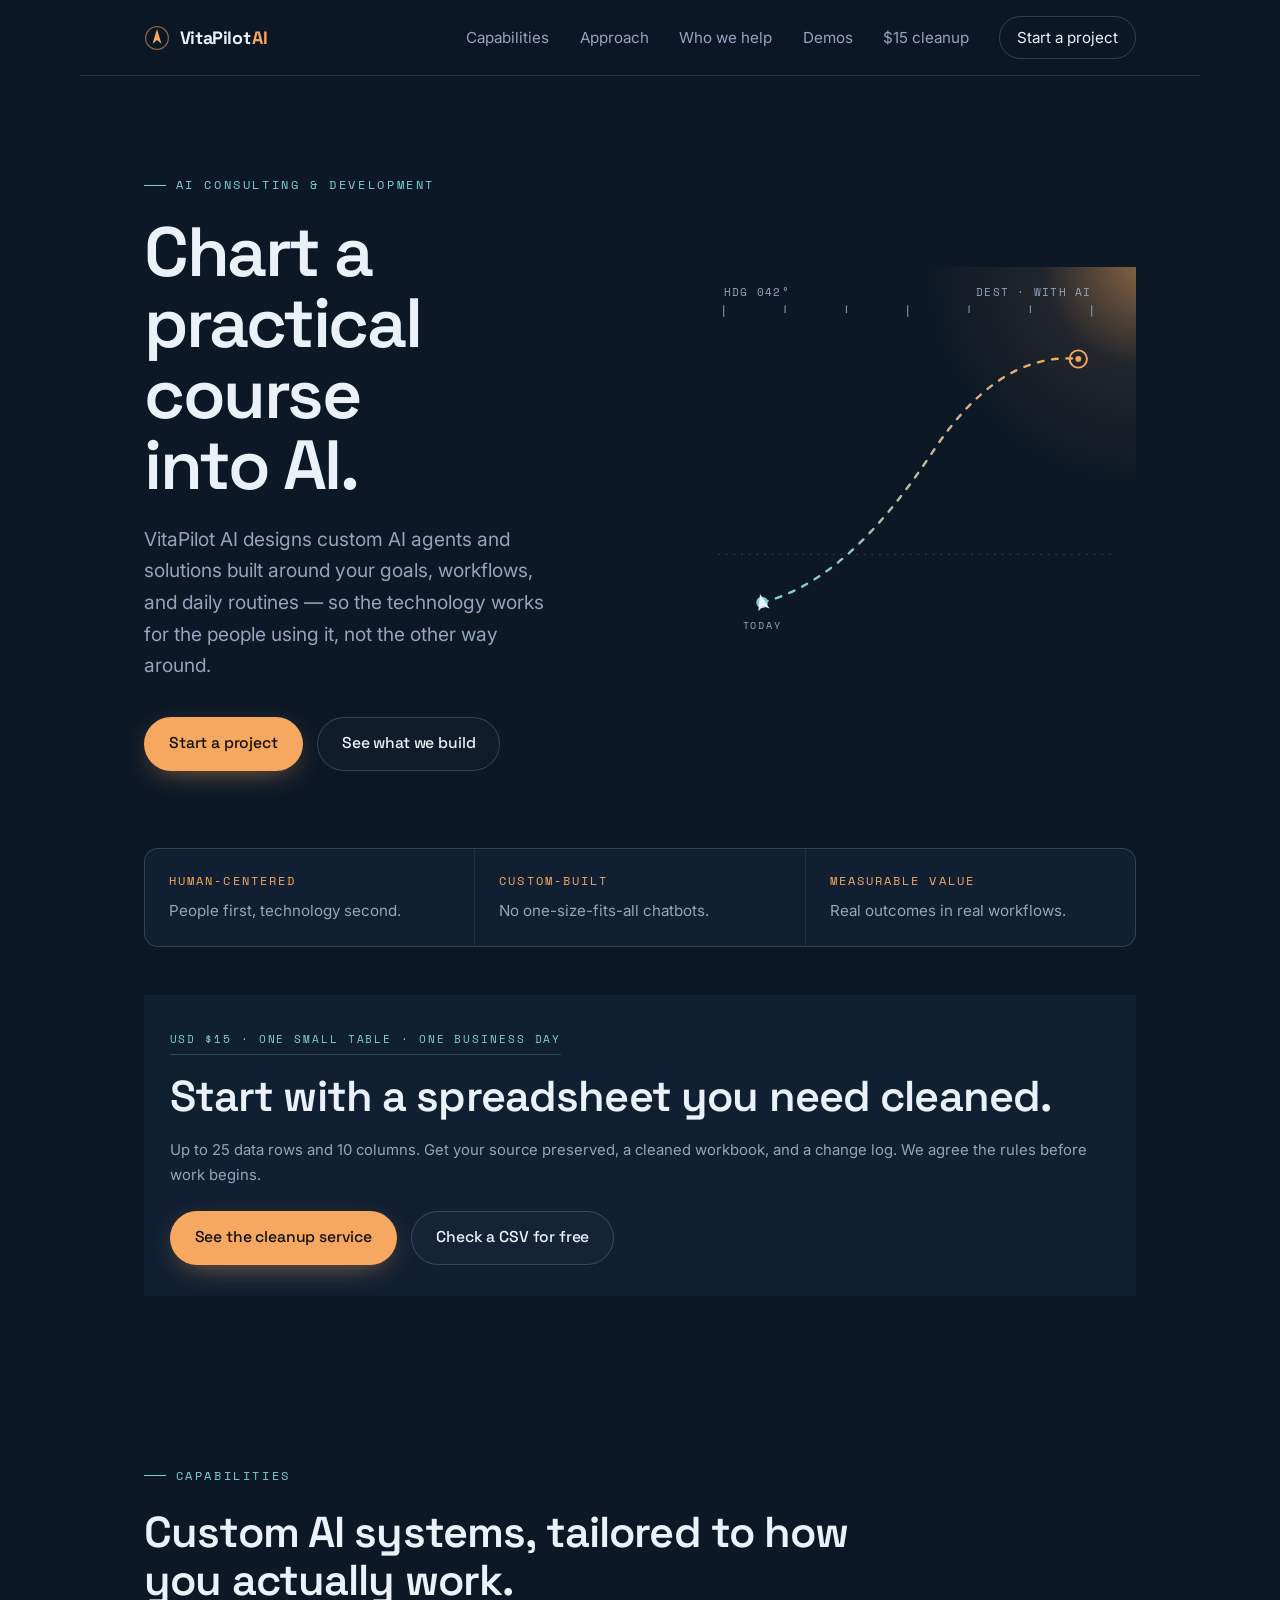
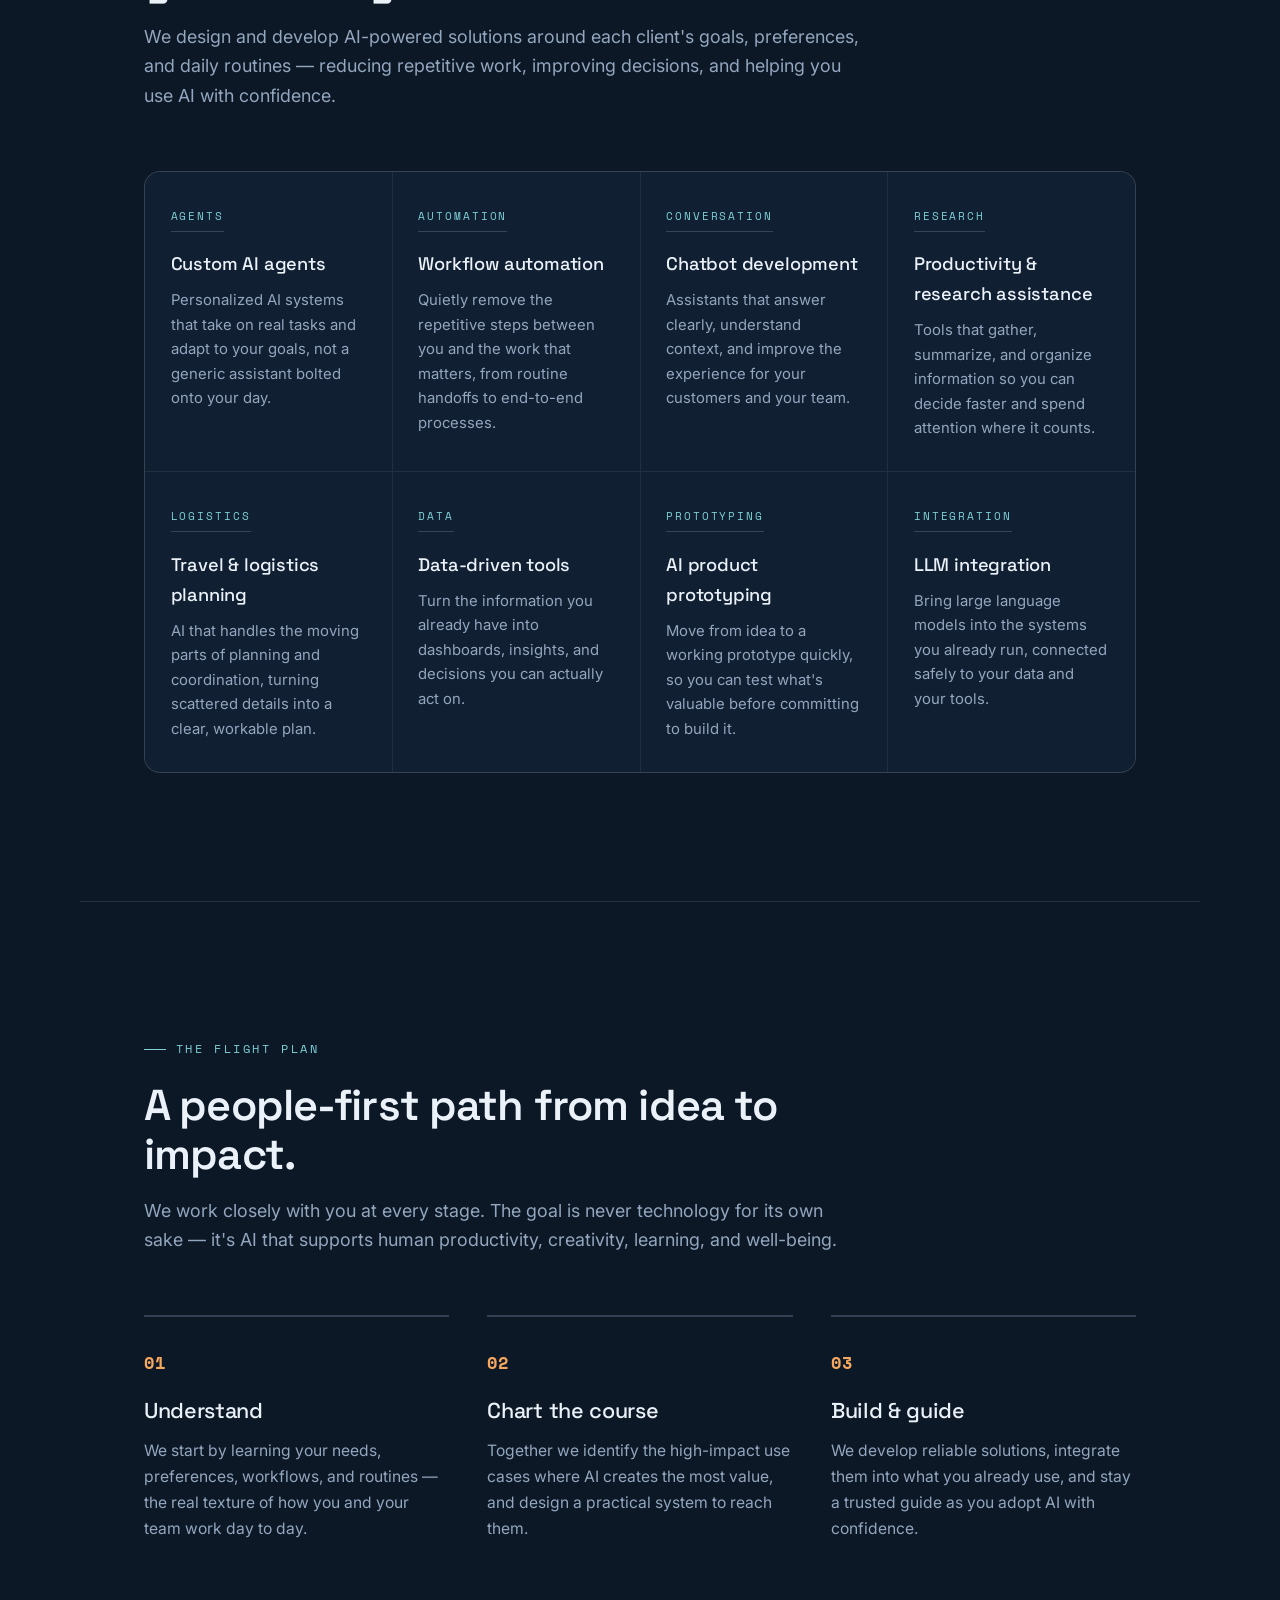
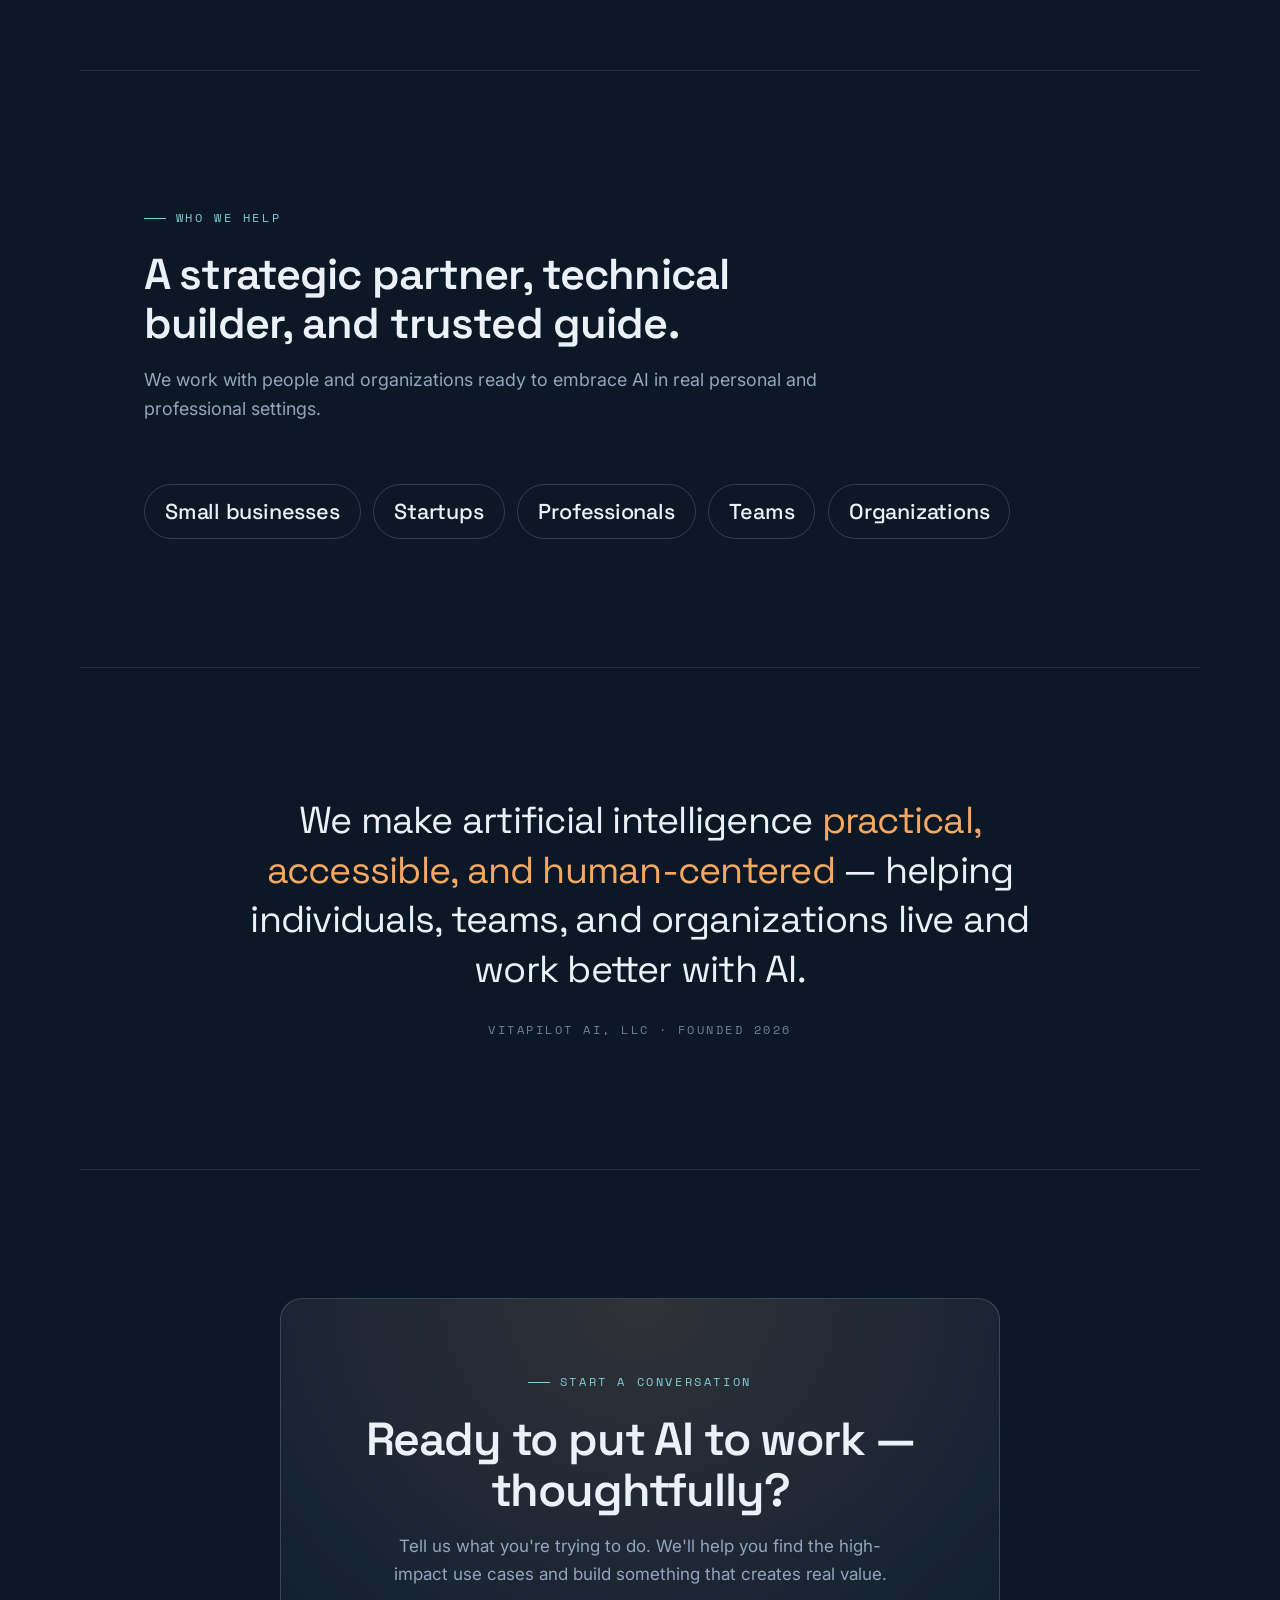
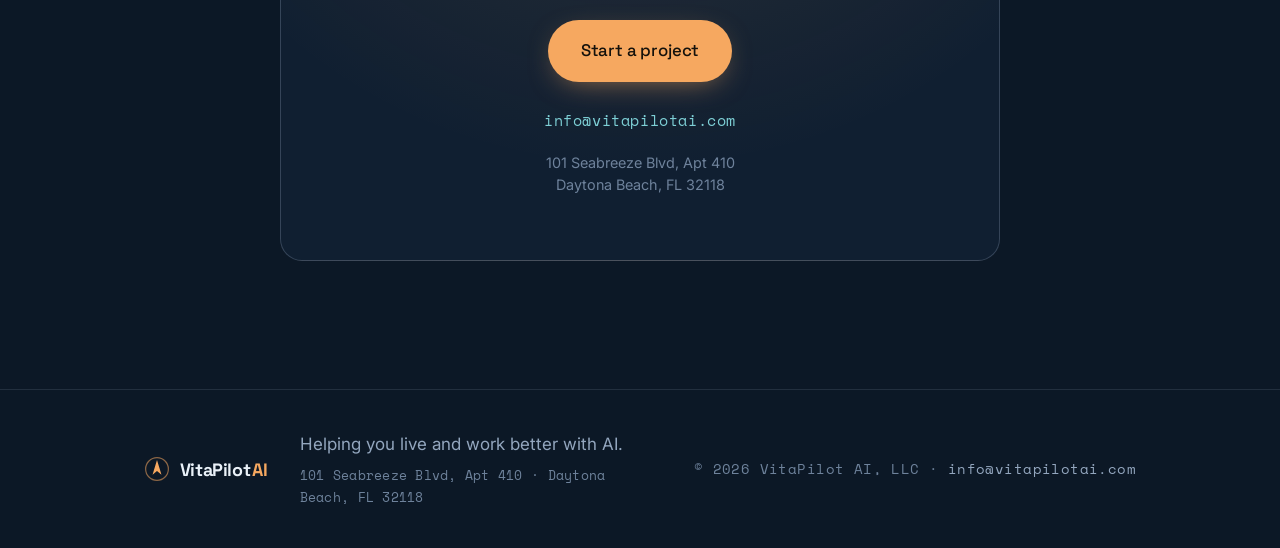
==== commit e11ed61b: "Launch reviewed spreadsheet cleanup service with tested request and delivery flow" ====
--- a/index.html
+++ b/index.html
@@ -27,6 +27,7 @@
       <a href="#approach">Approach</a>
       <a href="#who">Who we help</a>
       <a href="demos.html">Demos</a>
+      <a href="services/spreadsheet-cleanup/">$15 cleanup</a>
       <a href="#contact" class="nav-cta">Start a project</a>
     </nav>
   </header>
@@ -119,6 +120,15 @@
       </div>
     </section>
 
+    <section class="section" id="spreadsheet-service" style="padding-top:3rem;padding-bottom:2rem">
+      <article class="card">
+        <span class="card-tag">USD $15 · One small table · One business day</span>
+        <h2 class="section-title">Start with a spreadsheet you need cleaned.</h2>
+        <p class="section-lead">Up to 25 data rows and 10 columns. Get your source preserved, a cleaned workbook, and a change log. We agree the rules before work begins.</p>
+        <div class="hero-actions" style="margin-top:1.5rem"><a class="btn btn-primary" href="services/spreadsheet-cleanup/">See the cleanup service</a><a class="btn btn-ghost" href="demos/csv-flight-check/">Check a CSV for free</a></div>
+      </article>
+    </section>
+
     <!-- CAPABILITIES -->
     <section class="section" id="capabilities">
       <div class="section-head">
--- a/styles.css
+++ b/styles.css
@@ -527,3 +527,16 @@
   }
   .reveal { opacity: 1; transform: none; }
 }
+
+/* inline install command inside a card */
+.card code {
+  font-family: var(--font-mono);
+  font-size: .7rem;
+  white-space: nowrap;
+  color: var(--sky);
+  background: rgba(255,255,255,.04);
+  padding: .18em .5em;
+  border-radius: 5px;
+  display: inline-block;
+  margin-bottom: .5rem;
+}
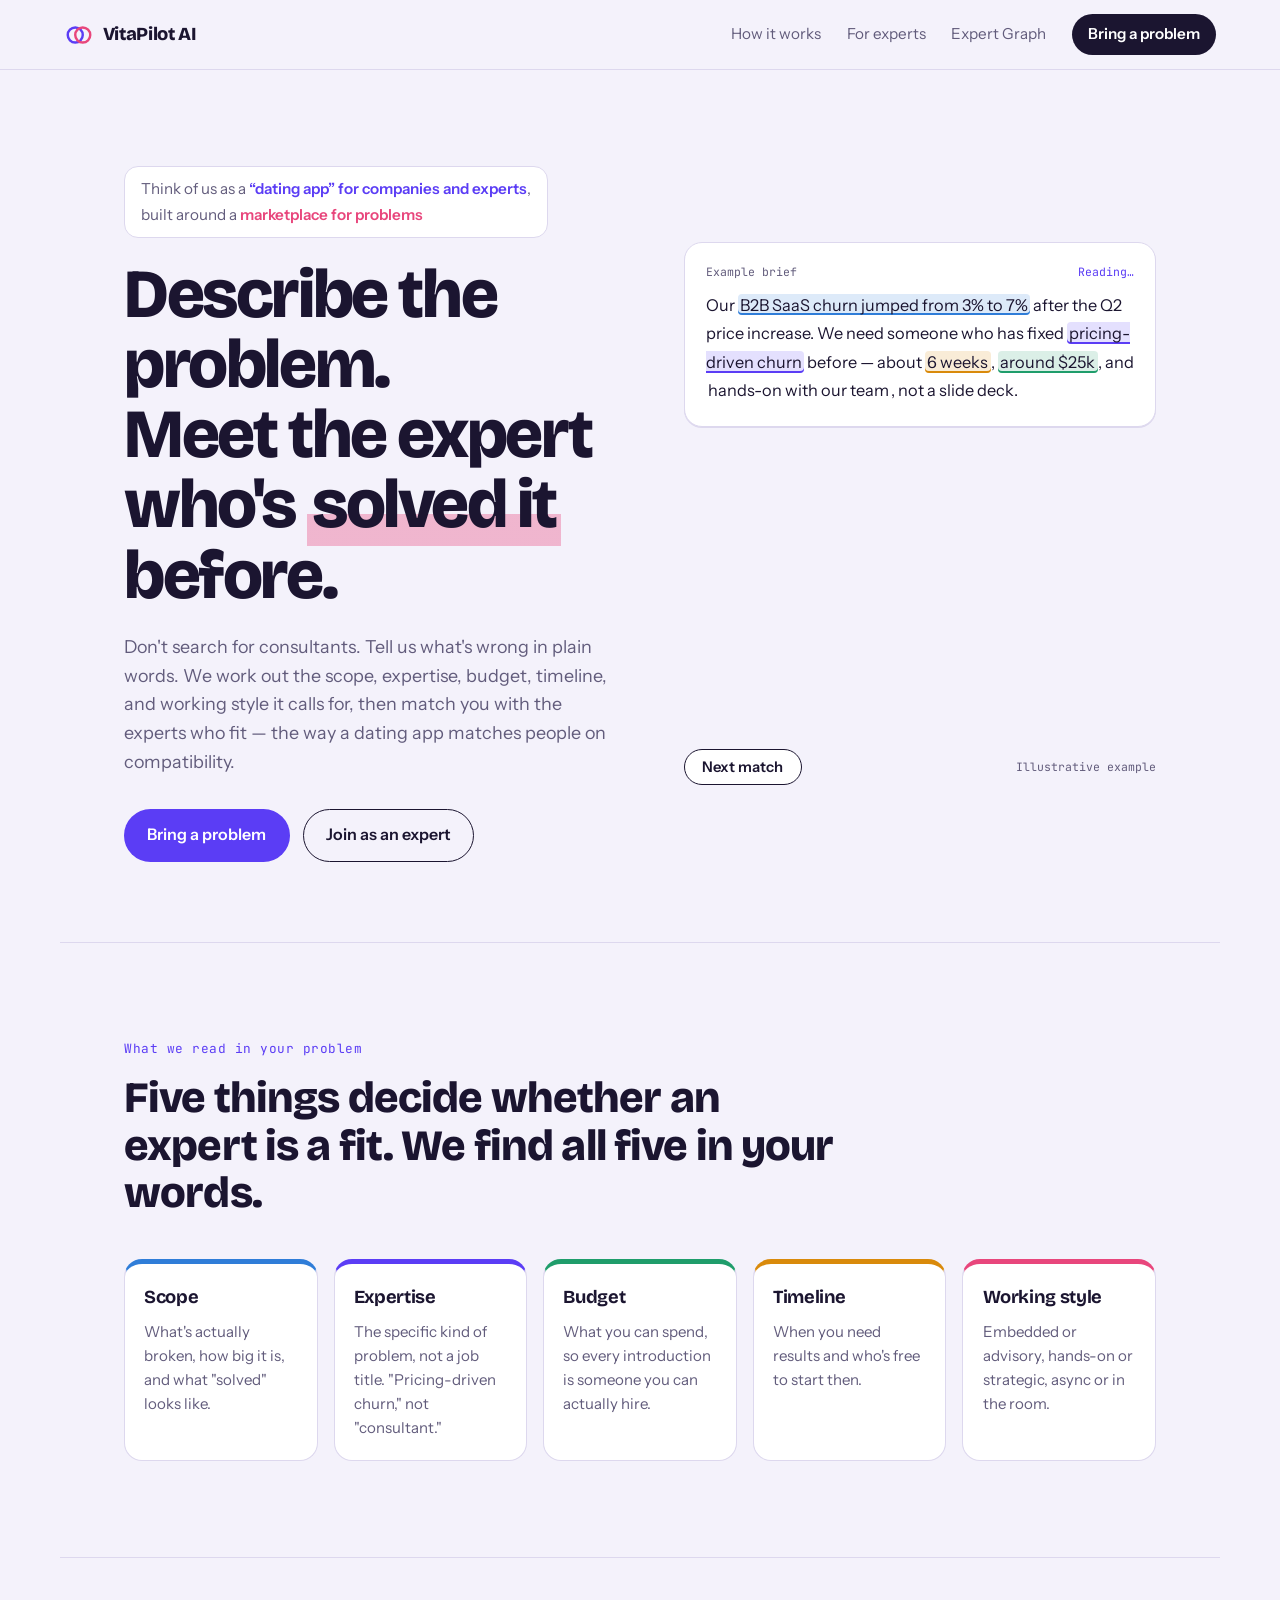
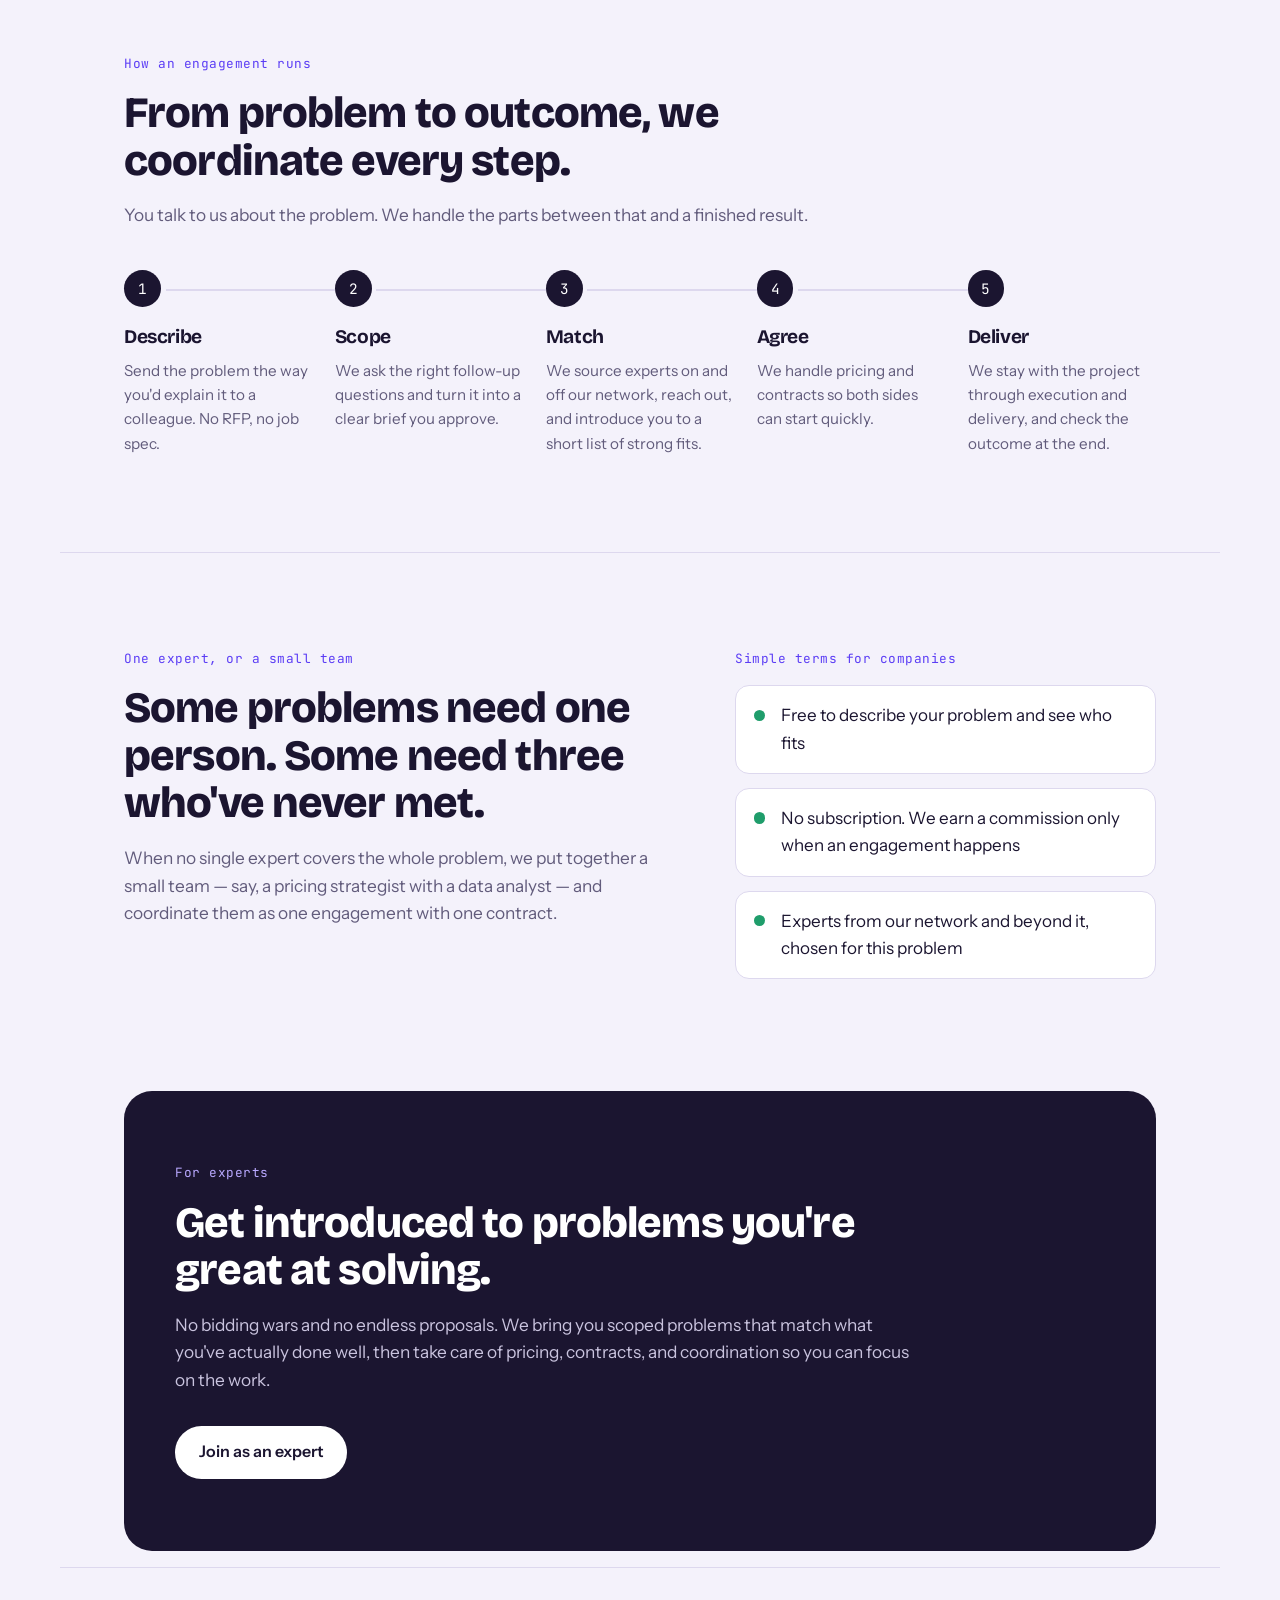
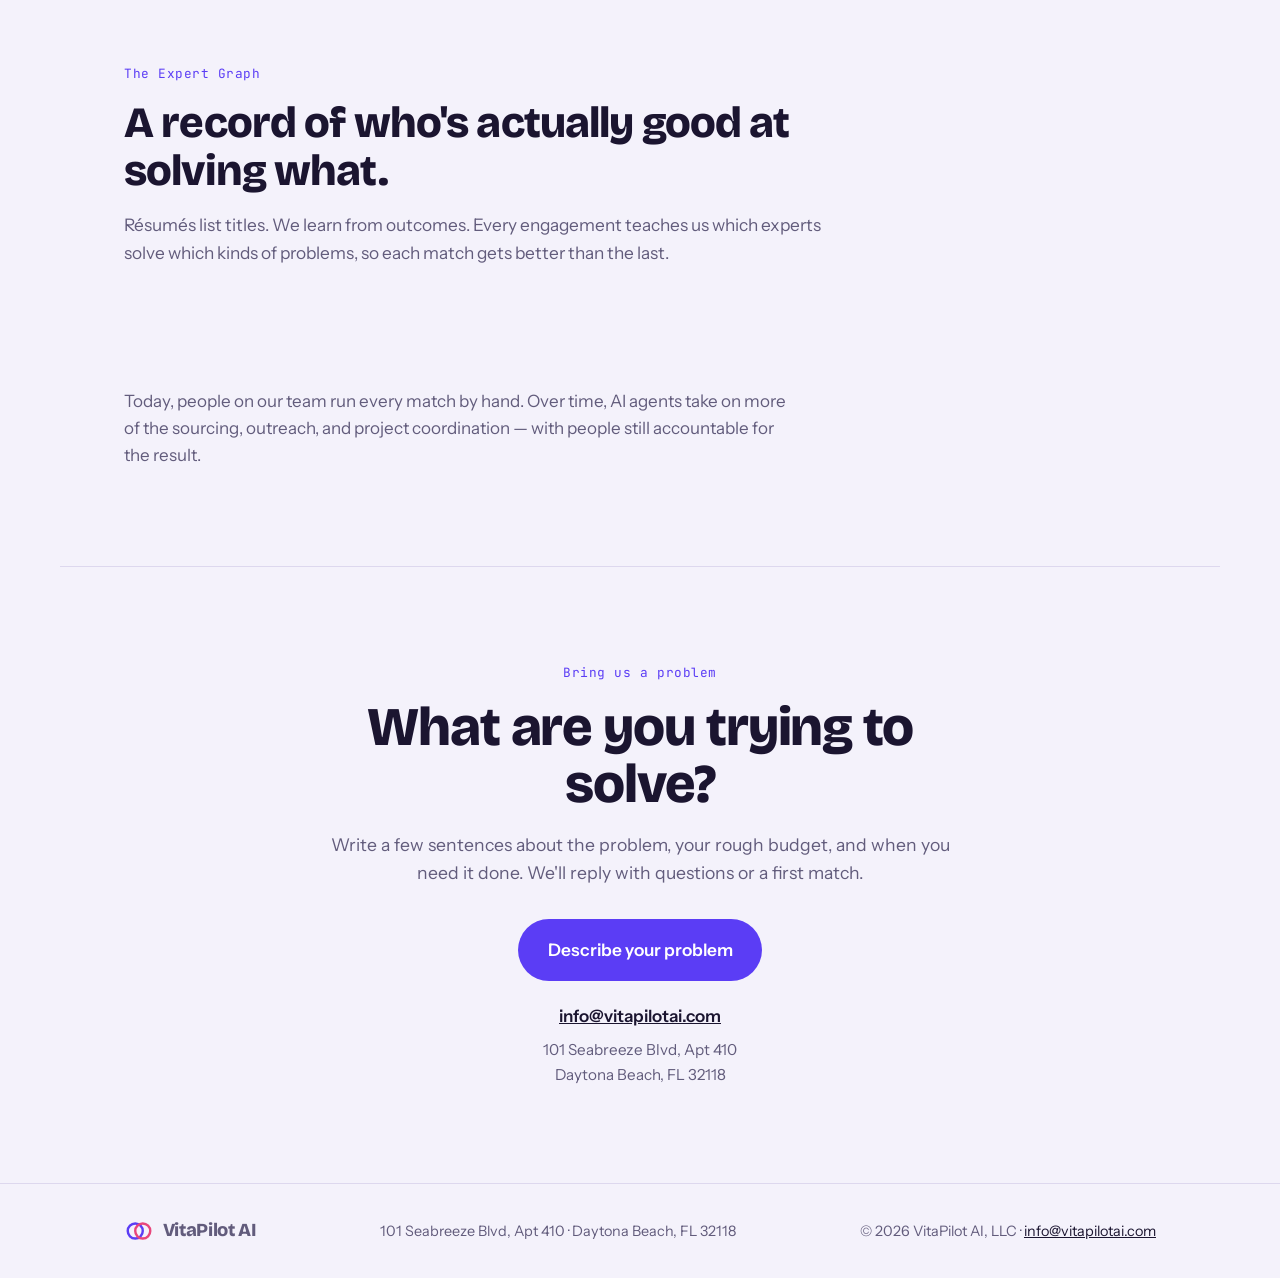
==== commit e52079c8: "Rebuild site for the marketplace for problems Replace the old AI consulting site and AgentMine demos" ====
--- a/index.html
+++ b/index.html
@@ -3,12 +3,12 @@
 <head>
   <meta charset="utf-8" />
   <meta name="viewport" content="width=device-width, initial-scale=1" />
-  <title>VitaPilot AI — Practical AI, charted around you</title>
-  <meta name="description" content="VitaPilot AI designs custom AI agents and solutions built around your goals, workflows, and daily routines — human-centered AI that creates measurable value." />
-  <link rel="icon" href="data:image/svg+xml,%3Csvg xmlns='http://www.w3.org/2000/svg' viewBox='0 0 32 32'%3E%3Ccircle cx='16' cy='16' r='14' fill='none' stroke='%23F6A860' stroke-width='2'/%3E%3Cpath d='M16 6 L21 22 L16 18 L11 22 Z' fill='%23F6A860'/%3E%3C/svg%3E" />
+  <title>VitaPilot AI — Matching companies with the experts who can solve their problems</title>
+  <meta name="description" content="VitaPilot AI is a marketplace for problems — think of it as a “dating app” for companies and experts. Describe the business problem you need solved and we match you with the best-fit expert or small expert team, then handle scoping, pricing, contracts, and delivery." />
+  <link rel="icon" href="data:image/svg+xml,%3Csvg xmlns='http://www.w3.org/2000/svg' viewBox='0 0 32 32'%3E%3Ccircle cx='12' cy='16' r='8' fill='none' stroke='%235B3DF5' stroke-width='3'/%3E%3Ccircle cx='20' cy='16' r='8' fill='none' stroke='%23E8467C' stroke-width='3'/%3E%3C/svg%3E" />
   <link rel="preconnect" href="https://fonts.googleapis.com" />
   <link rel="preconnect" href="https://fonts.gstatic.com" crossorigin />
-  <link href="https://fonts.googleapis.com/css2?family=Space+Grotesk:wght@400;500;600;700&family=Inter:wght@400;500;600&family=Space+Mono:wght@400;700&display=swap" rel="stylesheet" />
+  <link href="https://fonts.googleapis.com/css2?family=Bricolage+Grotesque:opsz,wght@12..96,400;12..96,600;12..96,800&family=Instrument+Sans:wght@400;500;600&family=JetBrains+Mono:wght@400;500&display=swap" rel="stylesheet" />
   <link rel="stylesheet" href="styles.css" />
 </head>
 <body>
@@ -17,234 +17,219 @@
   <header class="nav" id="top">
     <a class="brand" href="#top" aria-label="VitaPilot AI home">
       <svg class="brand-mark" viewBox="0 0 32 32" aria-hidden="true">
-        <circle cx="16" cy="16" r="14" fill="none" stroke="currentColor" stroke-width="1.5" opacity="0.55"/>
-        <path d="M16 5 L21.5 23 L16 18.6 L10.5 23 Z" fill="currentColor"/>
+        <circle cx="12" cy="16" r="8" fill="none" stroke="var(--violet)" stroke-width="2.6"/>
+        <circle cx="20" cy="16" r="8" fill="none" stroke="var(--pink)" stroke-width="2.6"/>
       </svg>
-      <span class="brand-name">VitaPilot<span class="brand-ai">AI</span></span>
+      <span class="brand-name">VitaPilot AI</span>
     </a>
     <nav class="nav-links" aria-label="Primary">
-      <a href="#capabilities">Capabilities</a>
-      <a href="#approach">Approach</a>
-      <a href="#who">Who we help</a>
-      <a href="demos.html">Demos</a>
-      <a href="services/spreadsheet-cleanup/">$15 cleanup</a>
-      <a href="#contact" class="nav-cta">Start a project</a>
+      <a href="#how">How it works</a>
+      <a href="#experts">For experts</a>
+      <a href="#graph">Expert Graph</a>
+      <a href="#contact" class="nav-cta">Bring a problem</a>
     </nav>
   </header>
 
   <main id="main">
     <!-- HERO -->
     <section class="hero">
-      <div class="hero-inner">
-        <div class="hero-copy">
-          <p class="eyebrow"><span class="tick"></span>AI Consulting &amp; Development</p>
-          <h1 class="hero-title">Chart a practical course<br />into AI.</h1>
-          <p class="hero-sub">VitaPilot AI designs custom AI agents and solutions built around your goals, workflows, and daily routines — so the technology works for the people using it, not the other way around.</p>
-          <div class="hero-actions">
-            <a class="btn btn-primary" href="#contact">Start a project</a>
-            <a class="btn btn-ghost" href="#capabilities">See what we build</a>
-          </div>
-        </div>
-
-        <!-- Signature: flight-path instrument -->
-        <div class="hero-instrument" aria-hidden="true">
-          <svg class="flightpath" viewBox="0 0 460 420" role="img">
-            <defs>
-              <radialGradient id="horizon" cx="78%" cy="24%" r="60%">
-                <stop offset="0%" stop-color="#F6A860" stop-opacity="0.55"/>
-                <stop offset="45%" stop-color="#F6A860" stop-opacity="0.10"/>
-                <stop offset="100%" stop-color="#F6A860" stop-opacity="0"/>
-              </radialGradient>
-              <linearGradient id="pathgrad" x1="0" y1="1" x2="1" y2="0">
-                <stop offset="0%" stop-color="#7ED0D6"/>
-                <stop offset="100%" stop-color="#F6A860"/>
-              </linearGradient>
-            </defs>
-
-            <!-- horizon glow -->
-            <circle cx="360" cy="100" r="200" fill="url(#horizon)"/>
-
-            <!-- bezel ticks (instrument bezel) -->
-            <g class="bezel" stroke="#93A6BE" stroke-width="1">
-              <line x1="30" y1="40" x2="30" y2="52"/>
-              <line x1="94" y1="40" x2="94" y2="48"/>
-              <line x1="158" y1="40" x2="158" y2="48"/>
-              <line x1="222" y1="40" x2="222" y2="52"/>
-              <line x1="286" y1="40" x2="286" y2="48"/>
-              <line x1="350" y1="40" x2="350" y2="48"/>
-              <line x1="414" y1="40" x2="414" y2="52"/>
-            </g>
-            <text class="readout" x="30" y="30">HDG 042°</text>
-            <text class="readout" x="414" y="30" text-anchor="end">DEST · WITH AI</text>
-
-            <!-- faint grid horizon -->
-            <line class="horizon-line" x1="24" y1="300" x2="436" y2="300"/>
-
-            <!-- the charted path -->
-            <path class="route" d="M70 350 C 150 330, 210 250, 250 190 S 340 90, 400 96"
-                  fill="none" stroke="url(#pathgrad)" stroke-width="2.5"
-                  stroke-linecap="round" stroke-dasharray="6 9"/>
-
-            <!-- origin -->
-            <circle class="node origin" cx="70" cy="350" r="6"/>
-            <text class="node-label" x="70" y="378" text-anchor="middle">TODAY</text>
-
-            <!-- moving bearing marker -->
-            <g class="marker">
-              <path d="M0 -9 L6 8 L0 4 L-6 8 Z" fill="#EAF1F8"/>
-            </g>
-
-            <!-- destination -->
-            <g class="dest">
-              <circle cx="400" cy="96" r="9" fill="none" stroke="#F6A860" stroke-width="2"/>
-              <circle cx="400" cy="96" r="3" fill="#F6A860"/>
-            </g>
-          </svg>
-        </div>
-      </div>
-
-      <!-- instrument readout strip -->
-      <div class="readout-strip">
-        <div class="readout-item">
-          <span class="readout-key">Human-centered</span>
-          <span class="readout-val">People first, technology second.</span>
-        </div>
-        <div class="readout-item">
-          <span class="readout-key">Custom-built</span>
-          <span class="readout-val">No one-size-fits-all chatbots.</span>
-        </div>
-        <div class="readout-item">
-          <span class="readout-key">Measurable value</span>
-          <span class="readout-val">Real outcomes in real workflows.</span>
-        </div>
-      </div>
-    </section>
-
-    <section class="section" id="spreadsheet-service" style="padding-top:3rem;padding-bottom:2rem">
-      <article class="card">
-        <span class="card-tag">USD $15 · One small table · One business day</span>
-        <h2 class="section-title">Start with a spreadsheet you need cleaned.</h2>
-        <p class="section-lead">Up to 25 data rows and 10 columns. Get your source preserved, a cleaned workbook, and a change log. We agree the rules before work begins.</p>
-        <div class="hero-actions" style="margin-top:1.5rem"><a class="btn btn-primary" href="services/spreadsheet-cleanup/">See the cleanup service</a><a class="btn btn-ghost" href="demos/csv-flight-check/">Check a CSV for free</a></div>
-      </article>
-    </section>
-
-    <!-- CAPABILITIES -->
-    <section class="section" id="capabilities">
-      <div class="section-head">
-        <p class="eyebrow"><span class="tick"></span>Capabilities</p>
-        <h2 class="section-title">Custom AI systems, tailored to how you actually work.</h2>
-        <p class="section-lead">We design and develop AI-powered solutions around each client's goals, preferences, and daily routines — reducing repetitive work, improving decisions, and helping you use AI with confidence.</p>
-      </div>
-
-      <ul class="grid cards">
-        <li class="card">
-          <span class="card-tag">Agents</span>
-          <h3>Custom AI agents</h3>
-          <p>Personalized AI systems that take on real tasks and adapt to your goals, not a generic assistant bolted onto your day.</p>
-        </li>
-        <li class="card">
-          <span class="card-tag">Automation</span>
-          <h3>Workflow automation</h3>
-          <p>Quietly remove the repetitive steps between you and the work that matters, from routine handoffs to end-to-end processes.</p>
-        </li>
-        <li class="card">
-          <span class="card-tag">Conversation</span>
-          <h3>Chatbot development</h3>
-          <p>Assistants that answer clearly, understand context, and improve the experience for your customers and your team.</p>
-        </li>
-        <li class="card">
-          <span class="card-tag">Research</span>
-          <h3>Productivity &amp; research assistance</h3>
-          <p>Tools that gather, summarize, and organize information so you can decide faster and spend attention where it counts.</p>
-        </li>
-        <li class="card">
-          <span class="card-tag">Logistics</span>
-          <h3>Travel &amp; logistics planning</h3>
-          <p>AI that handles the moving parts of planning and coordination, turning scattered details into a clear, workable plan.</p>
-        </li>
-        <li class="card">
-          <span class="card-tag">Data</span>
-          <h3>Data-driven tools</h3>
-          <p>Turn the information you already have into dashboards, insights, and decisions you can actually act on.</p>
-        </li>
-        <li class="card">
-          <span class="card-tag">Prototyping</span>
-          <h3>AI product prototyping</h3>
-          <p>Move from idea to a working prototype quickly, so you can test what's valuable before committing to build it.</p>
-        </li>
-        <li class="card">
-          <span class="card-tag">Integration</span>
-          <h3>LLM integration</h3>
-          <p>Bring large language models into the systems you already run, connected safely to your data and your tools.</p>
+      <div class="hero-copy">
+        <p class="tagline"><span>Think of us as a <strong>“dating app” for companies and experts</strong>,</span> <span>built around a <strong>marketplace for problems</strong></span></p>
+        <h1 class="hero-title">Describe the problem.<br />Meet the expert who's <span class="scribble">solved it</span> before.</h1>
+        <p class="hero-sub">Don't search for consultants. Tell us what's wrong in plain words. We work out the scope, expertise, budget, timeline, and working style it calls for, then match you with the experts who fit — the way a dating app matches people on compatibility.</p>
+        <div class="hero-actions">
+          <a class="btn btn-primary" href="#contact">Bring a problem</a>
+          <a class="btn btn-ghost" href="#experts">Join as an expert</a>
+        </div>
+      </div>
+
+      <!-- Signature: a problem brief being read, then matched -->
+      <div class="match-demo" aria-label="Example of how a problem brief is matched to experts">
+        <div class="brief">
+          <p class="brief-label"><span>Example brief</span><span class="brief-status" id="briefStatus">Reading…</span></p>
+          <p class="brief-text">
+            Our <mark class="hl hl-scope">B2B SaaS churn jumped from 3% to 7%</mark> after the Q2 price increase. We need someone who has fixed <mark class="hl hl-expertise">pricing-driven churn</mark> before — about <mark class="hl hl-timeline">6 weeks</mark>, <mark class="hl hl-budget">around $25k</mark>, and <mark class="hl hl-style">hands-on with our team</mark>, not a slide deck.
+          </p>
+        </div>
+
+        <div class="deck" id="deck">
+          <article class="match-card" data-i="0">
+            <header class="mc-head">
+              <span class="avatar" aria-hidden="true">PR</span>
+              <div>
+                <h3>Pricing &amp; retention strategist</h3>
+                <p>Repriced 4 SaaS products · churn recovery</p>
+              </div>
+              <span class="fit"><b>94</b>% fit</span>
+            </header>
+            <ul class="fit-bars">
+              <li><span>Scope</span><i style="--v:.96" class="b-scope"></i></li>
+              <li><span>Expertise</span><i style="--v:.97" class="b-expertise"></i></li>
+              <li><span>Budget</span><i style="--v:.88" class="b-budget"></i></li>
+              <li><span>Timeline</span><i style="--v:.92" class="b-timeline"></i></li>
+              <li><span>Style</span><i style="--v:.95" class="b-style"></i></li>
+            </ul>
+          </article>
+          <article class="match-card" data-i="1">
+            <header class="mc-head">
+              <span class="avatar team" aria-hidden="true">+2</span>
+              <div>
+                <h3>Team of two</h3>
+                <p>Pricing strategist + lifecycle analyst</p>
+              </div>
+              <span class="fit"><b>91</b>% fit</span>
+            </header>
+            <ul class="fit-bars">
+              <li><span>Scope</span><i style="--v:.98" class="b-scope"></i></li>
+              <li><span>Expertise</span><i style="--v:.94" class="b-expertise"></i></li>
+              <li><span>Budget</span><i style="--v:.78" class="b-budget"></i></li>
+              <li><span>Timeline</span><i style="--v:.95" class="b-timeline"></i></li>
+              <li><span>Style</span><i style="--v:.90" class="b-style"></i></li>
+            </ul>
+          </article>
+          <article class="match-card" data-i="2">
+            <header class="mc-head">
+              <span class="avatar" aria-hidden="true">GT</span>
+              <div>
+                <h3>Growth operator, off-platform</h3>
+                <p>Sourced from outside our network</p>
+              </div>
+              <span class="fit"><b>87</b>% fit</span>
+            </header>
+            <ul class="fit-bars">
+              <li><span>Scope</span><i style="--v:.85" class="b-scope"></i></li>
+              <li><span>Expertise</span><i style="--v:.86" class="b-expertise"></i></li>
+              <li><span>Budget</span><i style="--v:.93" class="b-budget"></i></li>
+              <li><span>Timeline</span><i style="--v:.80" class="b-timeline"></i></li>
+              <li><span>Style</span><i style="--v:.91" class="b-style"></i></li>
+            </ul>
+          </article>
+        </div>
+
+        <div class="deck-controls">
+          <button type="button" class="dc-btn" id="passBtn" aria-label="See the next example match">Next match</button>
+          <span class="deck-note">Illustrative example</span>
+        </div>
+      </div>
+    </section>
+
+    <!-- WHAT WE READ -->
+    <section class="section" id="read">
+      <div class="section-head">
+        <p class="kicker">What we read in your problem</p>
+        <h2 class="section-title">Five things decide whether an expert is a fit. We find all five in your words.</h2>
+      </div>
+      <ul class="facets">
+        <li class="facet f-scope">
+          <h3>Scope</h3>
+          <p>What's actually broken, how big it is, and what "solved" looks like.</p>
+        </li>
+        <li class="facet f-expertise">
+          <h3>Expertise</h3>
+          <p>The specific kind of problem, not a job title. "Pricing-driven churn," not "consultant."</p>
+        </li>
+        <li class="facet f-budget">
+          <h3>Budget</h3>
+          <p>What you can spend, so every introduction is someone you can actually hire.</p>
+        </li>
+        <li class="facet f-timeline">
+          <h3>Timeline</h3>
+          <p>When you need results and who's free to start then.</p>
+        </li>
+        <li class="facet f-style">
+          <h3>Working style</h3>
+          <p>Embedded or advisory, hands-on or strategic, async or in the room.</p>
         </li>
       </ul>
     </section>
 
-    <!-- APPROACH (genuine sequence — the flight plan) -->
-    <section class="section approach" id="approach">
-      <div class="section-head">
-        <p class="eyebrow"><span class="tick"></span>The flight plan</p>
-        <h2 class="section-title">A people-first path from idea to impact.</h2>
-        <p class="section-lead">We work closely with you at every stage. The goal is never technology for its own sake — it's AI that supports human productivity, creativity, learning, and well-being.</p>
-      </div>
-
+    <!-- HOW IT WORKS -->
+    <section class="section" id="how">
+      <div class="section-head">
+        <p class="kicker">How an engagement runs</p>
+        <h2 class="section-title">From problem to outcome, we coordinate every step.</h2>
+        <p class="section-lead">You talk to us about the problem. We handle the parts between that and a finished result.</p>
+      </div>
       <ol class="steps">
         <li class="step">
-          <span class="step-no">01</span>
-          <div class="step-body">
-            <h3>Understand</h3>
-            <p>We start by learning your needs, preferences, workflows, and routines — the real texture of how you and your team work day to day.</p>
-          </div>
-        </li>
-        <li class="step">
-          <span class="step-no">02</span>
-          <div class="step-body">
-            <h3>Chart the course</h3>
-            <p>Together we identify the high-impact use cases where AI creates the most value, and design a practical system to reach them.</p>
-          </div>
-        </li>
-        <li class="step">
-          <span class="step-no">03</span>
-          <div class="step-body">
-            <h3>Build &amp; guide</h3>
-            <p>We develop reliable solutions, integrate them into what you already use, and stay a trusted guide as you adopt AI with confidence.</p>
-          </div>
+          <span class="step-no">1</span>
+          <h3>Describe</h3>
+          <p>Send the problem the way you'd explain it to a colleague. No RFP, no job spec.</p>
+        </li>
+        <li class="step">
+          <span class="step-no">2</span>
+          <h3>Scope</h3>
+          <p>We ask the right follow-up questions and turn it into a clear brief you approve.</p>
+        </li>
+        <li class="step">
+          <span class="step-no">3</span>
+          <h3>Match</h3>
+          <p>We source experts on and off our network, reach out, and introduce you to a short list of strong fits.</p>
+        </li>
+        <li class="step">
+          <span class="step-no">4</span>
+          <h3>Agree</h3>
+          <p>We handle pricing and contracts so both sides can start quickly.</p>
+        </li>
+        <li class="step">
+          <span class="step-no">5</span>
+          <h3>Deliver</h3>
+          <p>We stay with the project through execution and delivery, and check the outcome at the end.</p>
         </li>
       </ol>
     </section>
 
-    <!-- WHO WE HELP -->
-    <section class="section who" id="who">
-      <div class="section-head">
-        <p class="eyebrow"><span class="tick"></span>Who we help</p>
-        <h2 class="section-title">A strategic partner, technical builder, and trusted guide.</h2>
-        <p class="section-lead">We work with people and organizations ready to embrace AI in real personal and professional settings.</p>
-      </div>
-      <ul class="audience">
-        <li>Small businesses</li>
-        <li>Startups</li>
-        <li>Professionals</li>
-        <li>Teams</li>
-        <li>Organizations</li>
-      </ul>
-    </section>
-
-    <!-- MISSION -->
-    <section class="section mission">
-      <blockquote class="mission-quote">
-        <p>We make artificial intelligence <em>practical, accessible, and human-centered</em> — helping individuals, teams, and organizations live and work better with AI.</p>
-        <footer>VitaPilot AI, LLC · Founded 2026</footer>
-      </blockquote>
+    <!-- SOLO OR TEAM -->
+    <section class="section split" id="teams">
+      <div class="split-copy">
+        <p class="kicker">One expert, or a small team</p>
+        <h2 class="section-title">Some problems need one person. Some need three who've never met.</h2>
+        <p class="section-lead">When no single expert covers the whole problem, we put together a small team — say, a pricing strategist with a data analyst — and coordinate them as one engagement with one contract.</p>
+      </div>
+      <div class="split-copy">
+        <p class="kicker">Simple terms for companies</p>
+        <ul class="ticks">
+          <li>Free to describe your problem and see who fits</li>
+          <li>No subscription. We earn a commission only when an engagement happens</li>
+          <li>Experts from our network and beyond it, chosen for this problem</li>
+        </ul>
+      </div>
+    </section>
+
+    <!-- FOR EXPERTS -->
+    <section class="section experts" id="experts">
+      <div class="section-head">
+        <p class="kicker">For experts</p>
+        <h2 class="section-title">Get introduced to problems you're great at solving.</h2>
+        <p class="section-lead">No bidding wars and no endless proposals. We bring you scoped problems that match what you've actually done well, then take care of pricing, contracts, and coordination so you can focus on the work.</p>
+      </div>
+      <a class="btn btn-primary" href="mailto:info@vitapilotai.com?subject=Expert%20introduction%20%E2%80%94%20VitaPilot%20AI&amp;body=Name%3A%0D%0AThe%20kinds%20of%20problems%20I%20solve%20best%3A%0D%0AA%20recent%20result%20I'm%20proud%20of%3A%0D%0AAvailability%20and%20rate%3A%0D%0ALinkedIn%20or%20website%3A">Join as an expert</a>
+    </section>
+
+    <!-- EXPERT GRAPH -->
+    <section class="section graph" id="graph">
+      <div class="section-head">
+        <p class="kicker">The Expert Graph</p>
+        <h2 class="section-title">A record of who's actually good at solving what.</h2>
+        <p class="section-lead">Résumés list titles. We learn from outcomes. Every engagement teaches us which experts solve which kinds of problems, so each match gets better than the last.</p>
+      </div>
+      <p class="chain" aria-label="Problem, to best expert or team, to successful outcome">
+        <span class="c-problem">Problem</span>
+        <span class="arrow" aria-hidden="true">→</span>
+        <span class="c-expert">Best expert or team</span>
+        <span class="arrow" aria-hidden="true">→</span>
+        <span class="c-outcome">Successful outcome</span>
+      </p>
+      <p class="graph-note">Today, people on our team run every match by hand. Over time, AI agents take on more of the sourcing, outreach, and project coordination — with people still accountable for the result.</p>
     </section>
 
     <!-- CONTACT -->
     <section class="section contact" id="contact">
       <div class="contact-inner">
-        <p class="eyebrow"><span class="tick"></span>Start a conversation</p>
-        <h2 class="contact-title">Ready to put AI to work — thoughtfully?</h2>
-        <p class="contact-lead">Tell us what you're trying to do. We'll help you find the high-impact use cases and build something that creates real value.</p>
-        <a class="btn btn-primary btn-lg" href="mailto:info@vitapilotai.com?subject=Project%20inquiry%20—%20VitaPilot%20AI">Start a project</a>
+        <p class="kicker">Bring us a problem</p>
+        <h2 class="contact-title">What are you trying to solve?</h2>
+        <p class="contact-lead">Write a few sentences about the problem, your rough budget, and when you need it done. We'll reply with questions or a first match.</p>
+        <a class="btn btn-primary btn-lg" href="mailto:info@vitapilotai.com?subject=A%20problem%20to%20solve%20%E2%80%94%20VitaPilot%20AI&amp;body=The%20problem%3A%0D%0A%0D%0AWhat%20%22solved%22%20looks%20like%3A%0D%0A%0D%0ARough%20budget%3A%0D%0A%0D%0ATimeline%3A%0D%0A%0D%0AHow%20you%20like%20to%20work%20(hands-on%2C%20advisory%2C%20remote%2C%20on-site)%3A">Describe your problem</a>
         <p class="contact-email"><a href="mailto:info@vitapilotai.com">info@vitapilotai.com</a></p>
         <address class="contact-address">
           101 Seabreeze Blvd, Apt 410<br />
@@ -258,15 +243,12 @@
     <div class="footer-inner">
       <a class="brand" href="#top" aria-label="VitaPilot AI home">
         <svg class="brand-mark" viewBox="0 0 32 32" aria-hidden="true">
-          <circle cx="16" cy="16" r="14" fill="none" stroke="currentColor" stroke-width="1.5" opacity="0.55"/>
-          <path d="M16 5 L21.5 23 L16 18.6 L10.5 23 Z" fill="currentColor"/>
+          <circle cx="12" cy="16" r="8" fill="none" stroke="var(--violet)" stroke-width="2.6"/>
+          <circle cx="20" cy="16" r="8" fill="none" stroke="var(--pink)" stroke-width="2.6"/>
         </svg>
-        <span class="brand-name">VitaPilot<span class="brand-ai">AI</span></span>
+        <span class="brand-name">VitaPilot AI</span>
       </a>
-      <div class="footer-mid">
-        <p class="footer-tag">Helping you live and work better with AI.</p>
-        <address class="footer-address">101 Seabreeze Blvd, Apt 410 · Daytona Beach, FL 32118</address>
-      </div>
+      <address class="footer-address">101 Seabreeze Blvd, Apt 410 · Daytona Beach, FL 32118</address>
       <p class="footer-legal">© <span id="year">2026</span> VitaPilot AI, LLC · <a href="mailto:info@vitapilotai.com">info@vitapilotai.com</a></p>
     </div>
   </footer>
--- a/styles.css
+++ b/styles.css
@@ -1,542 +1,358 @@
 /* =========================================================
-   VitaPilot AI — "dusk flight" navigation identity
+   VitaPilot AI — marketplace for problems
    ========================================================= */
 :root {
-  --ink:      #0C1826;
-  --ink-2:    #101F31;
-  --ink-3:    #17293E;
-  --line:     rgba(147, 166, 190, 0.16);
-  --line-2:   rgba(147, 166, 190, 0.28);
-  --glow:     #F6A860;   /* horizon amber — primary accent */
-  --glow-2:   #FFC98B;
-  --sky:      #7ED0D6;   /* calm teal — secondary accent   */
-  --text:     #EAF1F8;
-  --muted:    #93A6BE;
-  --muted-2:  #6E829B;
-
-  --maxw: 1120px;
-  --pad: clamp(1.25rem, 5vw, 4rem);
-
-  --font-display: "Space Grotesk", system-ui, sans-serif;
-  --font-body: "Inter", system-ui, sans-serif;
-  --font-mono: "Space Mono", ui-monospace, monospace;
+  --bg:        #F4F2FB;
+  --surface:   #FFFFFF;
+  --ink:       #1B1530;
+  --muted:     #625C7C;
+  --line:      #DDD8EE;
+
+  --violet:    #5B3DF5;  /* brand + expertise */
+  --pink:      #E8467C;  /* brand + working style */
+  --scope:     #2F7DD8;
+  --budget:    #1F9D6B;
+  --timeline:  #D98A0B;
+
+  --maxw: 1160px;
+  --pad: clamp(1rem, 5vw, 4rem);
+  --radius: 18px;
+
+  --font-display: "Bricolage Grotesque", system-ui, sans-serif;
+  --font-body: "Instrument Sans", system-ui, sans-serif;
+  --font-mono: "JetBrains Mono", ui-monospace, monospace;
+
+  color-scheme: light;
 }
 
 * { box-sizing: border-box; }
-
 html { scroll-behavior: smooth; }
 
 body {
   margin: 0;
-  background: var(--ink);
-  color: var(--text);
+  background: var(--bg);
+  color: var(--ink);
   font-family: var(--font-body);
   font-size: 17px;
-  line-height: 1.65;
+  line-height: 1.6;
   -webkit-font-smoothing: antialiased;
-  text-rendering: optimizeLegibility;
   overflow-x: hidden;
 }
 
-/* subtle starfield / instrument grain */
-body::before {
-  content: "";
-  position: fixed;
-  inset: 0;
-  pointer-events: none;
-  z-index: 0;
-  background:
-    radial-gradient(1px 1px at 20% 30%, rgba(255,255,255,0.10) 50%, transparent 51%),
-    radial-gradient(1px 1px at 70% 65%, rgba(255,255,255,0.07) 50%, transparent 51%),
-    radial-gradient(1px 1px at 45% 85%, rgba(255,255,255,0.06) 50%, transparent 51%),
-    radial-gradient(1px 1px at 88% 18%, rgba(255,255,255,0.08) 50%, transparent 51%);
-  background-size: 480px 480px, 620px 620px, 540px 540px, 700px 700px;
-}
-
-img, svg { max-width: 100%; }
-
 a { color: inherit; }
+h1, h2, h3 { font-family: var(--font-display); margin: 0; letter-spacing: -0.02em; }
+p { margin: 0; }
 
 .skip {
-  position: absolute;
-  left: -999px;
-  top: 0;
-  background: var(--glow);
-  color: #14110b;
-  padding: .6rem 1rem;
-  border-radius: 8px;
-  z-index: 100;
+  position: absolute; left: -999px; top: 0;
+  background: var(--ink); color: #fff;
+  padding: .6rem 1rem; border-radius: 8px; z-index: 100;
 }
 .skip:focus { left: 1rem; top: 1rem; }
 
-:focus-visible {
-  outline: 2px solid var(--sky);
-  outline-offset: 3px;
-  border-radius: 4px;
-}
-
-/* ---------- shared layout ---------- */
-.section {
-  position: relative;
-  z-index: 1;
-  max-width: var(--maxw);
-  margin: 0 auto;
-  padding: clamp(4.5rem, 10vw, 8rem) var(--pad);
-}
-
-.section-head { max-width: 720px; margin-bottom: clamp(2.5rem, 5vw, 3.75rem); }
-
-.eyebrow {
-  display: inline-flex;
-  align-items: center;
-  gap: .6rem;
-  font-family: var(--font-mono);
-  font-size: .74rem;
-  letter-spacing: .22em;
-  text-transform: uppercase;
-  color: var(--sky);
-  margin: 0 0 1.4rem;
-}
-.eyebrow .tick {
-  width: 22px; height: 1px;
-  background: var(--sky);
-  display: inline-block;
-}
-
-.section-title {
-  font-family: var(--font-display);
-  font-weight: 600;
-  font-size: clamp(1.7rem, 4vw, 2.7rem);
-  line-height: 1.12;
-  letter-spacing: -0.02em;
-  margin: 0 0 1.1rem;
-}
-
-.section-lead {
-  color: var(--muted);
-  font-size: clamp(1rem, 1.6vw, 1.12rem);
-  margin: 0;
-}
+:focus-visible { outline: 2px solid var(--violet); outline-offset: 3px; border-radius: 6px; }
+
+/* ---------- nav ---------- */
+.nav {
+  position: sticky; top: 0; z-index: 20;
+  display: flex; align-items: center; justify-content: space-between; gap: 1rem;
+  padding: .9rem var(--pad);
+  background: color-mix(in srgb, var(--bg) 88%, transparent);
+  backdrop-filter: blur(10px);
+  border-bottom: 1px solid var(--line);
+}
+.brand { display: inline-flex; align-items: center; gap: .55rem; text-decoration: none; }
+.brand-mark { width: 30px; height: 30px; }
+.brand-name { font-family: var(--font-display); font-weight: 800; font-size: 1.15rem; letter-spacing: -0.02em; }
+
+.nav-links { display: flex; align-items: center; gap: 1.6rem; font-size: .95rem; }
+.nav-links a { text-decoration: none; color: var(--muted); }
+.nav-links a:hover { color: var(--ink); }
+.nav-links .nav-cta {
+  color: #fff; background: var(--ink);
+  padding: .5rem 1rem; border-radius: 999px; font-weight: 600;
+}
+.nav-links .nav-cta:hover { color: #fff; background: var(--violet); }
 
 /* ---------- buttons ---------- */
 .btn {
-  display: inline-flex;
+  display: inline-flex; align-items: center; justify-content: center;
+  padding: .8rem 1.4rem; border-radius: 999px;
+  font-weight: 600; font-size: 1rem; text-decoration: none;
+  border: 1.5px solid transparent;
+  transition: transform .15s ease, background .15s ease;
+}
+.btn:hover { transform: translateY(-1px); }
+.btn-primary { background: var(--violet); color: #fff; }
+.btn-primary:hover { background: #4A2DE0; }
+.btn-ghost { border-color: var(--ink); color: var(--ink); }
+.btn-ghost:hover { background: var(--ink); color: #fff; }
+.btn-lg { padding: 1rem 1.8rem; font-size: 1.08rem; }
+
+.kicker {
+  font-family: var(--font-mono); font-size: .8rem; letter-spacing: .04em;
+  color: var(--violet); margin-bottom: 1rem;
+}
+
+/* ---------- hero ---------- */
+.tagline {
+  display: inline-flex; flex-direction: column; gap: .1rem; margin-bottom: 1.4rem;
+  padding: .6rem 1rem; border-radius: 14px;
+  background: var(--surface); border: 1px solid var(--line);
+  font-size: .95rem; color: var(--muted);
+}
+.tagline strong { font-weight: 600; color: var(--violet); }
+.tagline span:last-child strong { color: var(--pink); }
+.hero {
+  max-width: var(--maxw); margin: 0 auto;
+  padding: clamp(3rem, 8vw, 6rem) var(--pad) clamp(3rem, 7vw, 5rem);
+  display: grid; grid-template-columns: 1.05fr 1fr; gap: clamp(2rem, 5vw, 4.5rem);
   align-items: center;
-  justify-content: center;
-  font-family: var(--font-display);
-  font-weight: 500;
-  font-size: .98rem;
-  letter-spacing: -0.01em;
-  padding: .82rem 1.5rem;
-  border-radius: 999px;
-  text-decoration: none;
-  border: 1px solid transparent;
-  transition: transform .18s ease, background .18s ease, border-color .18s ease, color .18s ease;
-}
-.btn-primary {
-  background: var(--glow);
-  color: #14110b;
-  box-shadow: 0 8px 30px -12px rgba(246, 168, 96, 0.7);
-}
-.btn-primary:hover { background: var(--glow-2); transform: translateY(-2px); }
-.btn-ghost {
-  color: var(--text);
-  border-color: var(--line-2);
-  background: rgba(255,255,255,0.02);
-}
-.btn-ghost:hover { border-color: var(--sky); color: var(--sky); transform: translateY(-2px); }
-.btn-lg { padding: 1rem 2rem; font-size: 1.05rem; }
-
-/* ---------- nav ---------- */
-.nav {
-  position: sticky;
-  top: 0;
-  z-index: 20;
-  display: flex;
-  align-items: center;
-  justify-content: space-between;
-  gap: 1rem;
-  padding: 1rem var(--pad);
-  max-width: var(--maxw);
-  margin: 0 auto;
-  background: rgba(12, 24, 38, 0.72);
-  backdrop-filter: blur(12px);
-  border-bottom: 1px solid var(--line);
-}
-.brand {
-  display: inline-flex;
-  align-items: center;
-  gap: .6rem;
-  text-decoration: none;
-  color: var(--glow);
-  font-family: var(--font-display);
-  font-weight: 700;
-}
-.brand-mark { width: 26px; height: 26px; }
-.brand-name { color: var(--text); font-size: 1.12rem; letter-spacing: -0.02em; }
-.brand-ai { color: var(--glow); margin-left: 2px; }
-
-.nav-links { display: flex; align-items: center; gap: 1.9rem; }
-.nav-links a {
-  text-decoration: none;
-  color: var(--muted);
-  font-size: .95rem;
-  transition: color .16s ease;
-}
-.nav-links a:hover { color: var(--text); }
-.nav-cta {
-  color: var(--text) !important;
-  border: 1px solid var(--line-2);
-  padding: .5rem 1.05rem;
-  border-radius: 999px;
-}
-.nav-cta:hover { border-color: var(--glow); color: var(--glow) !important; }
-
-/* ---------- hero ---------- */
-.hero {
-  position: relative;
-  z-index: 1;
-  max-width: var(--maxw);
-  margin: 0 auto;
-  padding: clamp(3rem, 7vw, 6rem) var(--pad) 0;
-}
-.hero-inner {
-  display: grid;
-  grid-template-columns: 1.05fr 0.95fr;
-  gap: clamp(2rem, 5vw, 4rem);
-  align-items: center;
-}
-.eyebrow { animation: rise .7s ease both; }
+}
 .hero-title {
-  font-family: var(--font-display);
-  font-weight: 600;
-  font-size: clamp(2.5rem, 6.4vw, 4.35rem);
-  line-height: 1.02;
-  letter-spacing: -0.035em;
-  margin: 0 0 1.4rem;
-  animation: rise .7s ease .05s both;
-}
-.hero-sub {
-  color: var(--muted);
-  font-size: clamp(1.02rem, 1.7vw, 1.2rem);
-  max-width: 34ch;
-  margin: 0 0 2.2rem;
-  animation: rise .7s ease .12s both;
-}
-.hero-actions { display: flex; flex-wrap: wrap; gap: .9rem; animation: rise .7s ease .2s both; }
-
-.hero-instrument {
-  position: relative;
-  display: flex;
-  justify-content: center;
-}
-.flightpath { width: 100%; max-width: 460px; height: auto; }
-
-/* instrument typography */
-.readout {
-  font-family: var(--font-mono);
-  font-size: 11px;
-  letter-spacing: .12em;
-  fill: var(--muted);
-}
-.node-label {
-  font-family: var(--font-mono);
-  font-size: 10px;
-  letter-spacing: .18em;
-  fill: var(--muted);
-}
-.horizon-line { stroke: var(--line-2); stroke-width: 1; stroke-dasharray: 2 6; }
-.node.origin { fill: var(--sky); }
-
-/* flight-path draw-in */
-.route {
-  stroke-dashoffset: 0;
-  animation: dash 2.6s linear infinite;
-}
-.marker {
-  offset-path: path("M70 350 C 150 330, 210 250, 250 190 S 340 90, 400 96");
-  offset-rotate: auto;
-  offset-distance: 0%;
-  animation: fly 4.2s cubic-bezier(.5, 0, .3, 1) infinite;
-}
-@keyframes dash { to { stroke-dashoffset: -60; } }
-@keyframes fly {
-  0%   { offset-distance: 0%;   opacity: 0; }
-  8%   { opacity: 1; }
-  92%  { opacity: 1; }
-  100% { offset-distance: 100%; opacity: 0; }
-}
-
-/* readout strip */
-.readout-strip {
-  display: grid;
-  grid-template-columns: repeat(3, 1fr);
-  gap: 1px;
-  margin-top: clamp(3rem, 6vw, 5rem);
+  font-size: clamp(2.4rem, 5.4vw, 4.3rem);
+  line-height: 1.02; font-weight: 800; letter-spacing: -0.035em;
+}
+.scribble {
+  background: linear-gradient(transparent 62%, color-mix(in srgb, var(--pink) 35%, transparent) 62%);
+  padding: 0 .08em;
+}
+.hero-sub { margin-top: 1.4rem; font-size: 1.12rem; color: var(--muted); max-width: 34em; }
+.hero-actions { display: flex; flex-wrap: wrap; gap: .8rem; margin-top: 2rem; }
+
+/* ---------- signature: match demo ---------- */
+.match-demo { position: relative; }
+
+.brief {
+  background: var(--surface);
   border: 1px solid var(--line);
-  border-radius: 14px;
-  overflow: hidden;
-  background: var(--line);
-}
-.readout-item {
-  background: var(--ink-2);
-  padding: 1.35rem 1.5rem;
-}
-.readout-key {
-  display: block;
-  font-family: var(--font-mono);
-  font-size: .72rem;
-  letter-spacing: .18em;
-  text-transform: uppercase;
-  color: var(--glow);
-  margin-bottom: .4rem;
-}
-.readout-val { color: var(--muted); font-size: .95rem; }
-
-/* ---------- simple / single-column hero (demo pages) ---------- */
-.hero-simple .hero-inner { grid-template-columns: 1fr; }
-.hero-simple .hero-copy { max-width: 640px; }
-
-/* ---------- capabilities grid ---------- */
-.grid { list-style: none; margin: 0; padding: 0; }
-.cards {
-  display: grid;
-  grid-template-columns: repeat(4, 1fr);
-  gap: 1px;
-  background: var(--line);
+  border-radius: var(--radius);
+  padding: 1.2rem 1.3rem 1.3rem;
+  box-shadow: 0 1px 0 var(--line);
+}
+.brief-label {
+  display: flex; justify-content: space-between;
+  font-family: var(--font-mono); font-size: .72rem; color: var(--muted);
+  margin-bottom: .6rem;
+}
+.brief-status { color: var(--violet); }
+.brief-text { font-size: 1.02rem; line-height: 1.75; }
+
+.hl {
+  background: transparent; color: inherit;
+  border-radius: 4px; padding: .05em .15em;
+  transition: background-color .5s ease, box-shadow .5s ease;
+}
+.hl.on { box-shadow: inset 0 -2px 0 var(--c); background: color-mix(in srgb, var(--c) 16%, transparent); }
+.hl-scope     { --c: var(--scope); }
+.hl-expertise { --c: var(--violet); }
+.hl-budget    { --c: var(--budget); }
+.hl-timeline  { --c: var(--timeline); }
+.hl-style     { --c: var(--pink); }
+
+.deck { position: relative; height: 262px; margin-top: 1.2rem; }
+.match-card {
+  position: absolute; inset: 0 0 auto 0;
+  background: var(--surface);
   border: 1px solid var(--line);
-  border-radius: 16px;
-  overflow: hidden;
-}
-.cards-3 { grid-template-columns: repeat(3, 1fr); }
-.card {
-  background: var(--ink-2);
-  padding: 1.75rem 1.6rem 1.9rem;
-  transition: background .2s ease, transform .2s ease;
-}
-.card:hover { background: var(--ink-3); }
-.card-tag {
-  display: inline-block;
-  font-family: var(--font-mono);
-  font-size: .66rem;
-  letter-spacing: .18em;
-  text-transform: uppercase;
-  color: var(--sky);
-  margin-bottom: 1.1rem;
-  padding-bottom: .35rem;
-  border-bottom: 1px solid var(--line-2);
-}
-.card h3 {
-  font-family: var(--font-display);
-  font-weight: 500;
-  font-size: 1.14rem;
-  letter-spacing: -0.01em;
-  margin: 0 0 .55rem;
-}
-.card p { color: var(--muted); font-size: .93rem; margin: 0; }
-
-/* ---------- approach / steps ---------- */
-.approach { border-top: 1px solid var(--line); }
+  border-radius: var(--radius);
+  padding: 1.2rem 1.3rem;
+  box-shadow: 0 18px 40px -22px rgba(27, 21, 48, .35);
+  transition: transform .45s cubic-bezier(.2,.8,.2,1), opacity .45s ease;
+  transform-origin: 50% 120%;
+}
+.match-card[data-pos="0"] { z-index: 3; transform: none; }
+.match-card[data-pos="1"] { z-index: 2; transform: translateY(14px) scale(.96) rotate(2deg); }
+.match-card[data-pos="2"] { z-index: 1; transform: translateY(26px) scale(.92) rotate(-2deg); }
+.match-card > * { transition: opacity .3s ease; }
+.match-card:not([data-pos="0"]) > * { opacity: 0; }
+.match-card.leaving { transform: translateX(-120%) rotate(-14deg); opacity: 0; }
+
+.deck.hidden .match-card { opacity: 0; transform: translateY(30px); }
+
+.mc-head { display: grid; grid-template-columns: auto 1fr auto; gap: .8rem; align-items: center; }
+.mc-head h3 { font-size: 1.08rem; font-weight: 600; letter-spacing: -0.01em; }
+.mc-head p { font-size: .85rem; color: var(--muted); }
+.avatar {
+  width: 46px; height: 46px; border-radius: 50%;
+  display: grid; place-items: center;
+  font-family: var(--font-mono); font-size: .85rem; font-weight: 500; color: #fff;
+  background: linear-gradient(135deg, var(--violet), var(--pink));
+}
+.avatar.team { background: var(--ink); }
+.fit {
+  font-family: var(--font-mono); font-size: .78rem; color: var(--muted);
+  text-align: right; white-space: nowrap;
+}
+.fit b { display: block; font-family: var(--font-display); font-size: 1.7rem; color: var(--ink); line-height: 1; }
+
+.fit-bars { list-style: none; margin: 1.1rem 0 0; padding: 0; display: grid; gap: .55rem; }
+.fit-bars li { display: grid; grid-template-columns: 5.5rem 1fr; align-items: center; gap: .7rem; }
+.fit-bars span { font-family: var(--font-mono); font-size: .74rem; color: var(--muted); }
+.fit-bars i {
+  display: block; height: 7px; border-radius: 99px; background: var(--line);
+  position: relative; overflow: hidden;
+}
+.fit-bars i::after {
+  content: ""; position: absolute; inset: 0;
+  background: var(--c); border-radius: inherit;
+  transform-origin: left; transform: scaleX(var(--v));
+  transition: transform .8s cubic-bezier(.2,.8,.2,1);
+}
+.deck.hidden .fit-bars i::after { transform: scaleX(0); }
+.b-scope     { --c: var(--scope); }
+.b-expertise { --c: var(--violet); }
+.b-budget    { --c: var(--budget); }
+.b-timeline  { --c: var(--timeline); }
+.b-style     { --c: var(--pink); }
+
+.deck-controls {
+  display: flex; align-items: center; justify-content: space-between;
+  margin-top: 2.6rem;
+}
+.dc-btn {
+  font: 600 .92rem var(--font-body);
+  color: var(--ink); background: var(--surface);
+  border: 1.5px solid var(--ink); border-radius: 999px;
+  padding: .5rem 1.1rem; cursor: pointer;
+}
+.dc-btn:hover { background: var(--ink); color: #fff; }
+.deck-note { font-family: var(--font-mono); font-size: .72rem; color: var(--muted); }
+
+/* ---------- shared sections ---------- */
+.section {
+  max-width: var(--maxw); margin: 0 auto;
+  padding: clamp(3.5rem, 8vw, 6rem) var(--pad);
+  border-top: 1px solid var(--line);
+}
+.section-head { max-width: 46rem; margin-bottom: 2.6rem; }
+.section-title { font-size: clamp(1.8rem, 3.6vw, 2.7rem); line-height: 1.1; font-weight: 800; }
+.section-lead { margin-top: 1rem; color: var(--muted); font-size: 1.08rem; }
+
+/* facets — colors match the highlights in the hero brief */
+.facets {
+  list-style: none; margin: 0; padding: 0;
+  display: grid; grid-template-columns: repeat(5, 1fr); gap: 1rem;
+}
+.facet {
+  background: var(--surface); border: 1px solid var(--line);
+  border-radius: var(--radius); padding: 1.2rem;
+  border-top: 5px solid var(--c);
+}
+.facet h3 { font-size: 1.15rem; margin-bottom: .45rem; }
+.facet p { font-size: .94rem; color: var(--muted); }
+.f-scope     { --c: var(--scope); }
+.f-expertise { --c: var(--violet); }
+.f-budget    { --c: var(--budget); }
+.f-timeline  { --c: var(--timeline); }
+.f-style     { --c: var(--pink); }
+
+/* steps */
 .steps {
-  list-style: none;
-  margin: 0;
-  padding: 0;
-  display: grid;
-  grid-template-columns: repeat(3, 1fr);
-  gap: clamp(1.5rem, 3vw, 2.5rem);
-  counter-reset: step;
-}
-.step {
-  position: relative;
-  padding-top: 2rem;
-  border-top: 2px solid var(--line-2);
-}
+  list-style: none; margin: 0; padding: 0;
+  display: grid; grid-template-columns: repeat(5, 1fr); gap: 1.4rem;
+  counter-reset: none;
+}
+.step { position: relative; padding-top: 3.2rem; }
+.step::before {
+  content: ""; position: absolute; top: 1.15rem; left: 2.6rem; right: -1.4rem;
+  height: 2px; background: var(--line);
+}
+.step:last-child::before { display: none; }
 .step-no {
-  font-family: var(--font-mono);
-  font-weight: 700;
-  font-size: 1.05rem;
-  color: var(--glow);
-  letter-spacing: .05em;
-}
-.step-body h3 {
-  font-family: var(--font-display);
-  font-weight: 500;
-  font-size: 1.35rem;
-  letter-spacing: -0.015em;
-  margin: 1rem 0 .6rem;
-}
-.step-body p { color: var(--muted); margin: 0; font-size: .98rem; }
-
-/* ---------- who we help ---------- */
-.who { border-top: 1px solid var(--line); }
-.audience {
-  list-style: none;
-  margin: 0;
-  padding: 0;
-  display: flex;
-  flex-wrap: wrap;
-  gap: .8rem;
-}
-.audience li {
-  font-family: var(--font-display);
-  font-size: clamp(1rem, 2.2vw, 1.35rem);
-  font-weight: 500;
-  letter-spacing: -0.01em;
-  padding: .55rem 1.25rem;
-  border: 1px solid var(--line-2);
-  border-radius: 999px;
-  color: var(--text);
-  transition: border-color .18s ease, color .18s ease;
-}
-.audience li:hover { border-color: var(--glow); color: var(--glow); }
-
-/* ---------- mission ---------- */
-.mission {
-  border-top: 1px solid var(--line);
-  text-align: center;
-}
-.mission-quote { margin: 0 auto; max-width: 800px; }
-.mission-quote p {
-  font-family: var(--font-display);
-  font-weight: 400;
-  font-size: clamp(1.5rem, 3.6vw, 2.35rem);
-  line-height: 1.32;
-  letter-spacing: -0.02em;
-  margin: 0 0 1.6rem;
-}
-.mission-quote em { color: var(--glow); font-style: normal; }
-.mission-quote footer {
-  font-family: var(--font-mono);
-  font-size: .78rem;
-  letter-spacing: .2em;
-  text-transform: uppercase;
-  color: var(--muted-2);
-}
-
-/* ---------- contact ---------- */
-.contact {
-  text-align: center;
-  border-top: 1px solid var(--line);
-}
-.contact-inner {
-  position: relative;
-  max-width: 720px;
-  margin: 0 auto;
-  padding: clamp(2.5rem, 5vw, 4rem);
-  border-radius: 22px;
-  border: 1px solid var(--line-2);
-  background:
-    radial-gradient(120% 140% at 50% 0%, rgba(246,168,96,0.14), transparent 60%),
-    var(--ink-2);
-  overflow: hidden;
-}
-.contact .eyebrow { justify-content: center; }
-.contact-title {
-  font-family: var(--font-display);
-  font-weight: 600;
-  font-size: clamp(1.8rem, 4.5vw, 2.9rem);
-  letter-spacing: -0.025em;
-  line-height: 1.1;
-  margin: 0 0 1rem;
-}
-.contact-lead { color: var(--muted); max-width: 46ch; margin: 0 auto 2rem; }
-.contact-email { margin: 1.5rem 0 0; }
-.contact-email a {
-  font-family: var(--font-mono);
-  color: var(--sky);
-  text-decoration: none;
-  font-size: .95rem;
-  letter-spacing: .04em;
-}
-.contact-email a:hover { text-decoration: underline; }
-.contact-address {
-  font-style: normal;
-  color: var(--muted-2);
-  font-size: .9rem;
-  line-height: 1.55;
-  margin-top: 1.1rem;
-}
-
-/* ---------- footer ---------- */
-.footer {
-  position: relative;
-  z-index: 1;
-  border-top: 1px solid var(--line);
-}
+  position: absolute; top: 0; left: 0;
+  width: 2.3rem; height: 2.3rem; border-radius: 50%;
+  display: grid; place-items: center;
+  font-family: var(--font-mono); font-size: .9rem;
+  background: var(--ink); color: #fff;
+}
+.step h3 { font-size: 1.2rem; margin-bottom: .4rem; }
+.step p { font-size: .95rem; color: var(--muted); }
+
+/* split */
+.split { display: grid; grid-template-columns: 1.3fr 1fr; gap: clamp(2rem, 5vw, 4rem); align-items: start; }
+.ticks { list-style: none; margin: 0; padding: 0; display: grid; gap: .9rem; }
+.ticks li {
+  position: relative; padding: 1rem 1.1rem 1rem 2.8rem;
+  background: var(--surface); border: 1px solid var(--line); border-radius: 14px;
+}
+.ticks li::before {
+  content: ""; position: absolute; left: 1.1rem; top: 1.45rem;
+  width: .7rem; height: .7rem; border-radius: 50%;
+  background: var(--budget);
+}
+
+/* experts */
+.experts {
+  background: var(--ink); color: #fff;
+  border-radius: 28px; border-top: 0;
+  width: calc(100% - 2 * var(--pad));
+  max-width: calc(var(--maxw) - 2 * var(--pad));
+  margin: 1rem auto;
+  padding: clamp(2.5rem, 6vw, 4.5rem) clamp(1.5rem, 4vw, 3.5rem);
+}
+.experts .kicker { color: #B9A9FF; }
+.experts .section-lead { color: #C9C3DE; }
+.experts .btn-primary { background: #fff; color: var(--ink); }
+.experts .btn-primary:hover { background: var(--pink); color: #fff; }
+.experts .section-head { margin-bottom: 2rem; }
+
+/* graph */
+.chain {
+  display: flex; flex-wrap: wrap; align-items: center; gap: .6rem 1rem;
+  font-family: var(--font-display); font-weight: 800;
+  font-size: clamp(1.5rem, 3.6vw, 2.6rem); letter-spacing: -0.03em; line-height: 1.15;
+}
+.chain .arrow { color: var(--muted); font-weight: 400; }
+.c-problem { color: var(--scope); }
+.c-expert  { color: var(--violet); }
+.c-outcome { color: var(--budget); }
+.graph-note { margin-top: 2rem; max-width: 42rem; color: var(--muted); }
+
+/* contact */
+.contact { text-align: center; }
+.contact-inner { max-width: 40rem; margin: 0 auto; display: flex; flex-direction: column; align-items: center; }
+.contact-title { font-size: clamp(2rem, 4.6vw, 3.4rem); font-weight: 800; line-height: 1.05; }
+.contact-lead { margin: 1.1rem 0 2rem; color: var(--muted); font-size: 1.1rem; }
+.contact-email { margin-top: 1.4rem; font-weight: 600; }
+.contact-address { margin-top: .5rem; font-style: normal; color: var(--muted); font-size: .95rem; }
+
+/* footer */
+.footer { border-top: 1px solid var(--line); }
 .footer-inner {
-  max-width: var(--maxw);
-  margin: 0 auto;
-  padding: 2.5rem var(--pad);
-  display: flex;
-  flex-wrap: wrap;
-  align-items: center;
-  gap: 1rem 2rem;
-}
-.footer-mid { flex: 1 1 240px; }
-.footer-tag { color: var(--muted); margin: 0; }
-.footer-address {
-  font-style: normal;
-  color: var(--muted-2);
-  font-size: .82rem;
-  font-family: var(--font-mono);
-  letter-spacing: .02em;
-  margin-top: .4rem;
-}
-.footer-legal {
-  color: var(--muted-2);
-  font-size: .85rem;
-  margin: 0;
-  font-family: var(--font-mono);
-  letter-spacing: .03em;
-}
-.footer-legal a { color: var(--muted); text-decoration: none; }
-.footer-legal a:hover { color: var(--sky); }
-
-/* ---------- scroll reveal ---------- */
-.reveal { opacity: 0; transform: translateY(22px); transition: opacity .7s ease, transform .7s ease; }
+  max-width: var(--maxw); margin: 0 auto; padding: 2rem var(--pad);
+  display: flex; flex-wrap: wrap; align-items: center; justify-content: space-between; gap: 1rem;
+  font-size: .9rem; color: var(--muted);
+}
+.footer-address { font-style: normal; }
+.footer-legal a { color: var(--ink); }
+
+/* reveal */
+.reveal { opacity: 0; transform: translateY(14px); transition: opacity .6s ease, transform .6s ease; }
 .reveal.in { opacity: 1; transform: none; }
 
-@keyframes rise {
-  from { opacity: 0; transform: translateY(18px); }
-  to   { opacity: 1; transform: none; }
-}
-
 /* ---------- responsive ---------- */
-@media (max-width: 900px) {
-  .hero-inner { grid-template-columns: 1fr; }
-  .hero-instrument { order: -1; max-width: 420px; margin: 0 auto; }
-  .hero-sub { max-width: 46ch; }
-  .cards { grid-template-columns: repeat(2, 1fr); }
-  .steps { grid-template-columns: 1fr; gap: 0; }
-  .step { border-top: none; border-left: 2px solid var(--line-2); padding: 0 0 2rem 1.5rem; }
-  .step:last-child { padding-bottom: 0; }
-}
-
-@media (max-width: 560px) {
+@media (max-width: 1000px) {
+  .facets { grid-template-columns: repeat(2, 1fr); }
+  .facets .facet:last-child { grid-column: span 2; }
+  .steps { grid-template-columns: 1fr; gap: 1.6rem; }
+  .step { padding: 0 0 0 3.4rem; }
+  .step::before { top: 2.6rem; bottom: -1.6rem; left: 1.1rem; right: auto; width: 2px; height: auto; }
+}
+@media (max-width: 860px) {
+  .hero { grid-template-columns: 1fr; }
+  .split { grid-template-columns: 1fr; }
   .nav-links a:not(.nav-cta) { display: none; }
-  .readout-strip { grid-template-columns: 1fr; }
-  .cards { grid-template-columns: 1fr; }
+}
+@media (max-width: 520px) {
+  .facets { grid-template-columns: 1fr; }
+  .facets .facet:last-child { grid-column: auto; }
+  .deck { height: 310px; }
+  .fit-bars li { grid-template-columns: 4.6rem 1fr; }
+  .experts { border-radius: 0; width: 100%; }
 }
 
 @media (prefers-reduced-motion: reduce) {
   html { scroll-behavior: auto; }
-  *, *::before, *::after {
-    animation-duration: .001ms !important;
-    animation-iteration-count: 1 !important;
-    transition-duration: .001ms !important;
-  }
-  .reveal { opacity: 1; transform: none; }
-}
-
-/* inline install command inside a card */
-.card code {
-  font-family: var(--font-mono);
-  font-size: .7rem;
-  white-space: nowrap;
-  color: var(--sky);
-  background: rgba(255,255,255,.04);
-  padding: .18em .5em;
-  border-radius: 5px;
-  display: inline-block;
-  margin-bottom: .5rem;
-}
+  *, *::before, *::after { transition: none !important; }
+}
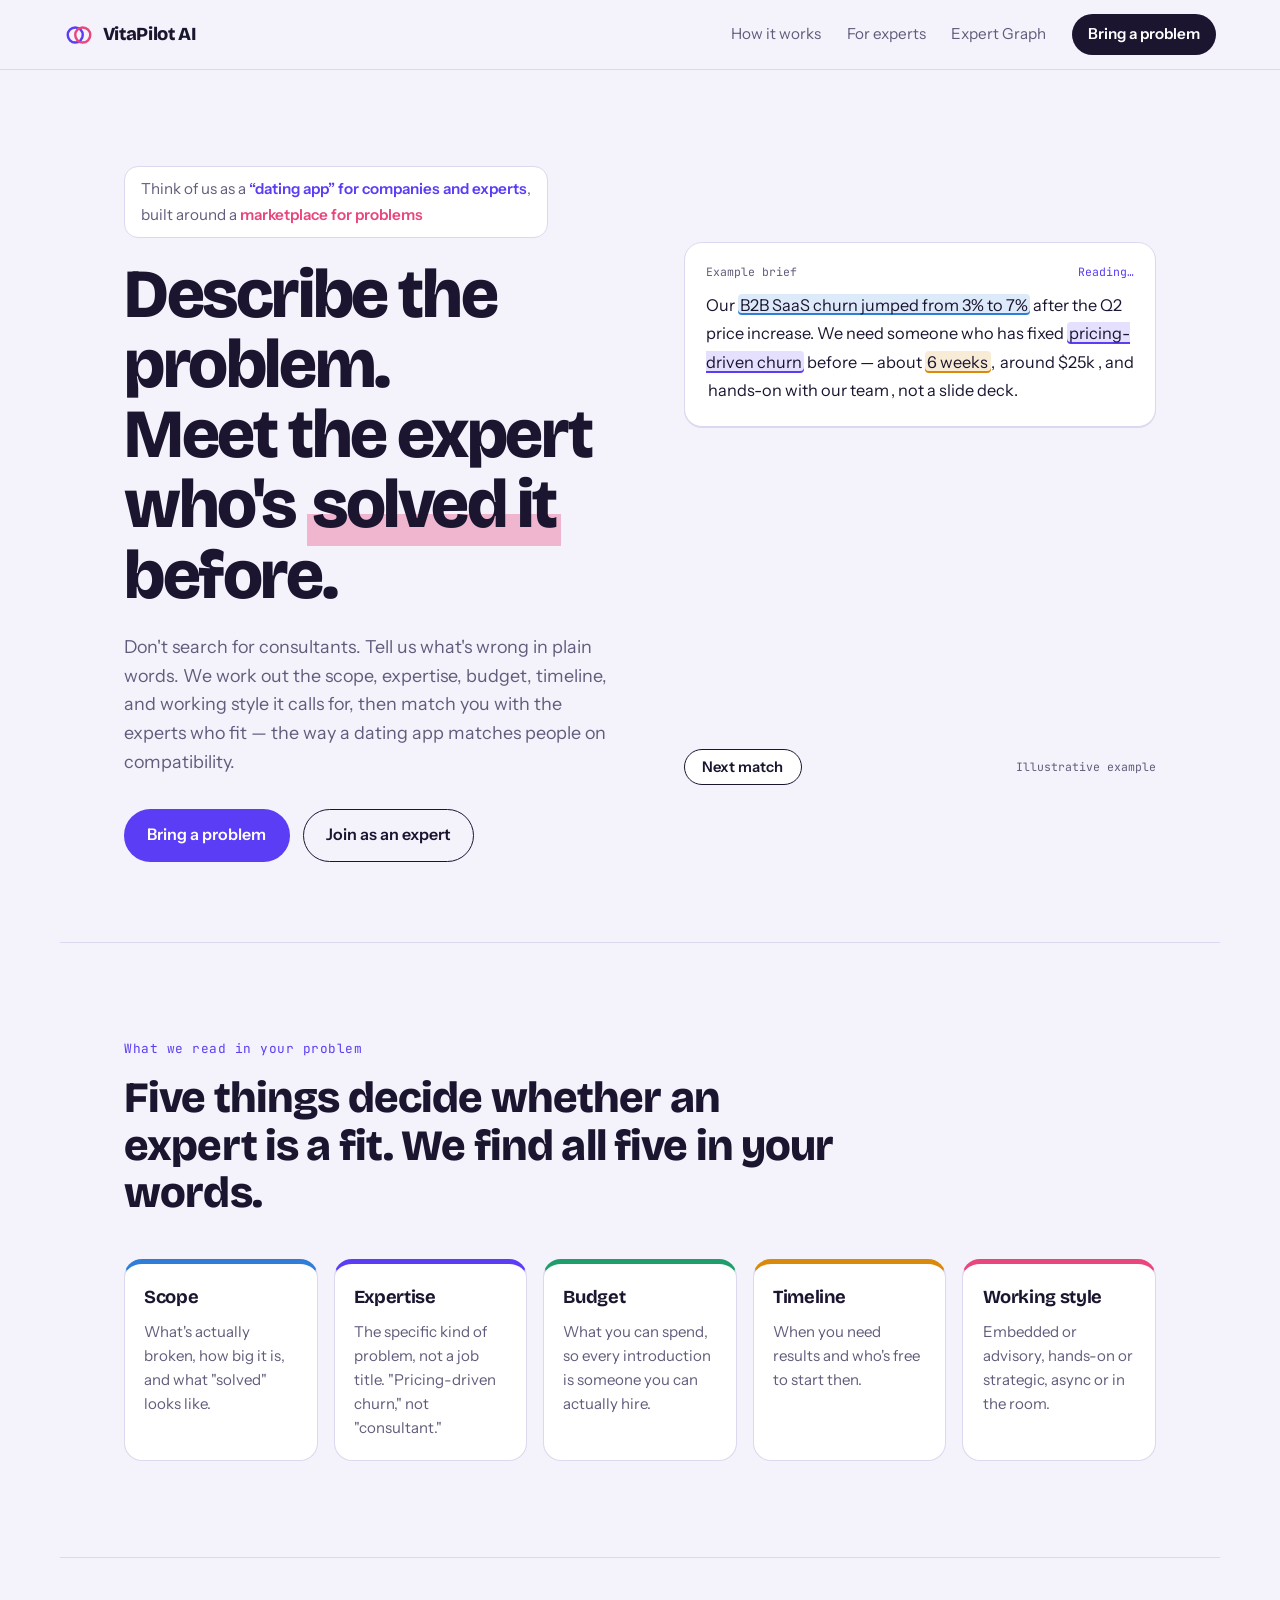
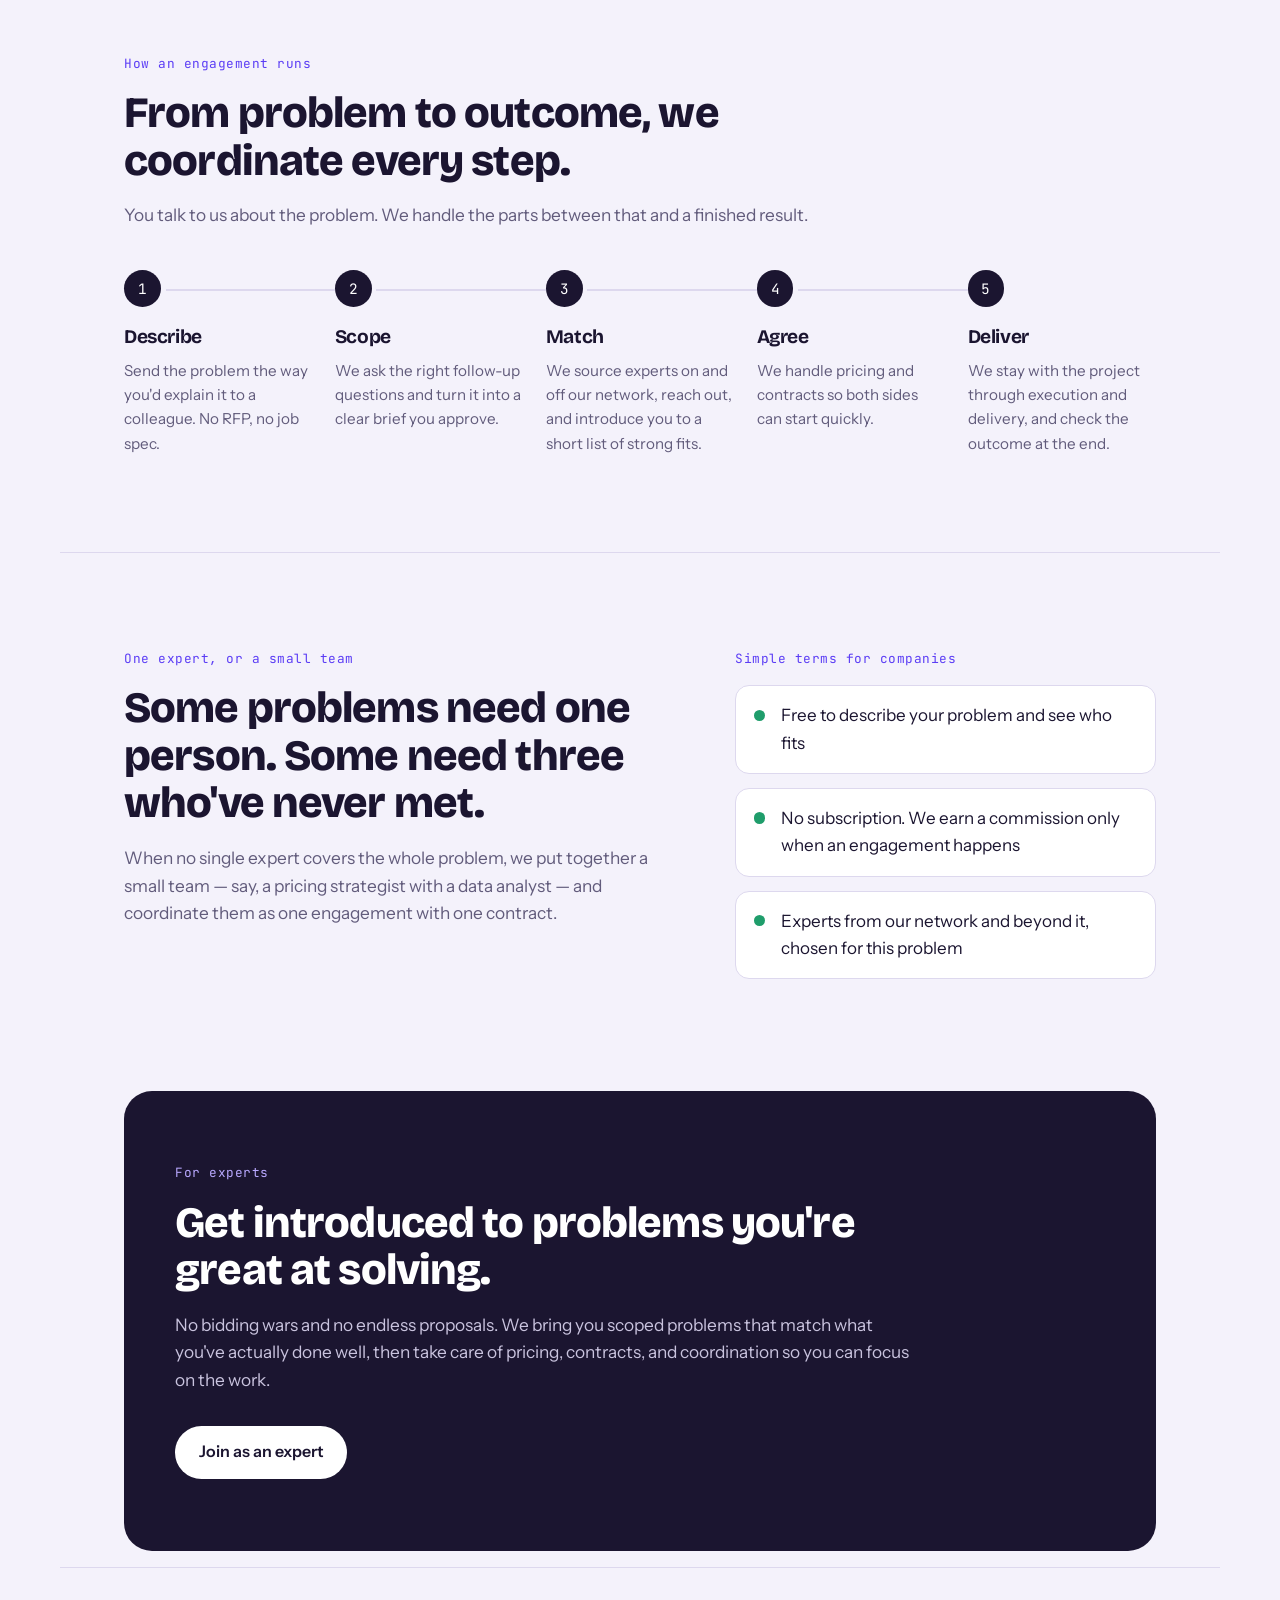
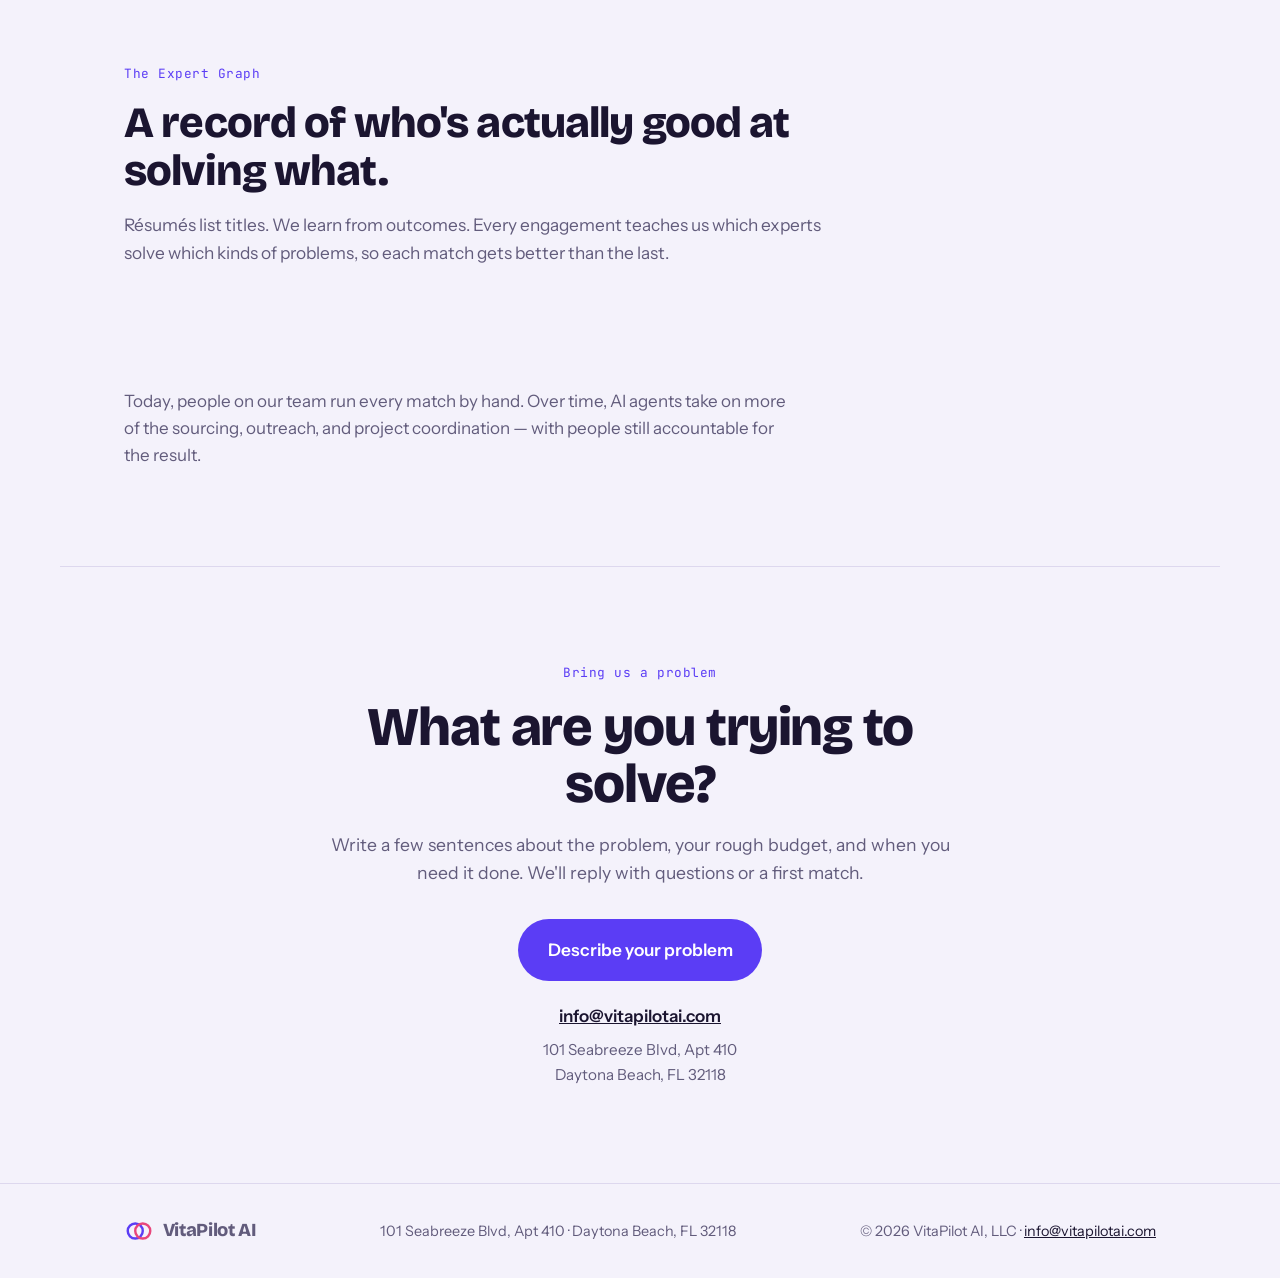
==== commit f816a242: "Version CSS and JS links so browsers fetch the new site Co-Authored-By: Claude Opus 5.5 <noreply@ant" ====
--- a/index.html
+++ b/index.html
@@ -9,7 +9,7 @@
   <link rel="preconnect" href="https://fonts.googleapis.com" />
   <link rel="preconnect" href="https://fonts.gstatic.com" crossorigin />
   <link href="https://fonts.googleapis.com/css2?family=Bricolage+Grotesque:opsz,wght@12..96,400;12..96,600;12..96,800&family=Instrument+Sans:wght@400;500;600&family=JetBrains+Mono:wght@400;500&display=swap" rel="stylesheet" />
-  <link rel="stylesheet" href="styles.css" />
+  <link rel="stylesheet" href="styles.css?v=2" />
 </head>
 <body>
   <a class="skip" href="#main">Skip to content</a>
@@ -253,6 +253,6 @@
     </div>
   </footer>
 
-  <script src="main.js"></script>
+  <script src="main.js?v=2"></script>
 </body>
 </html>
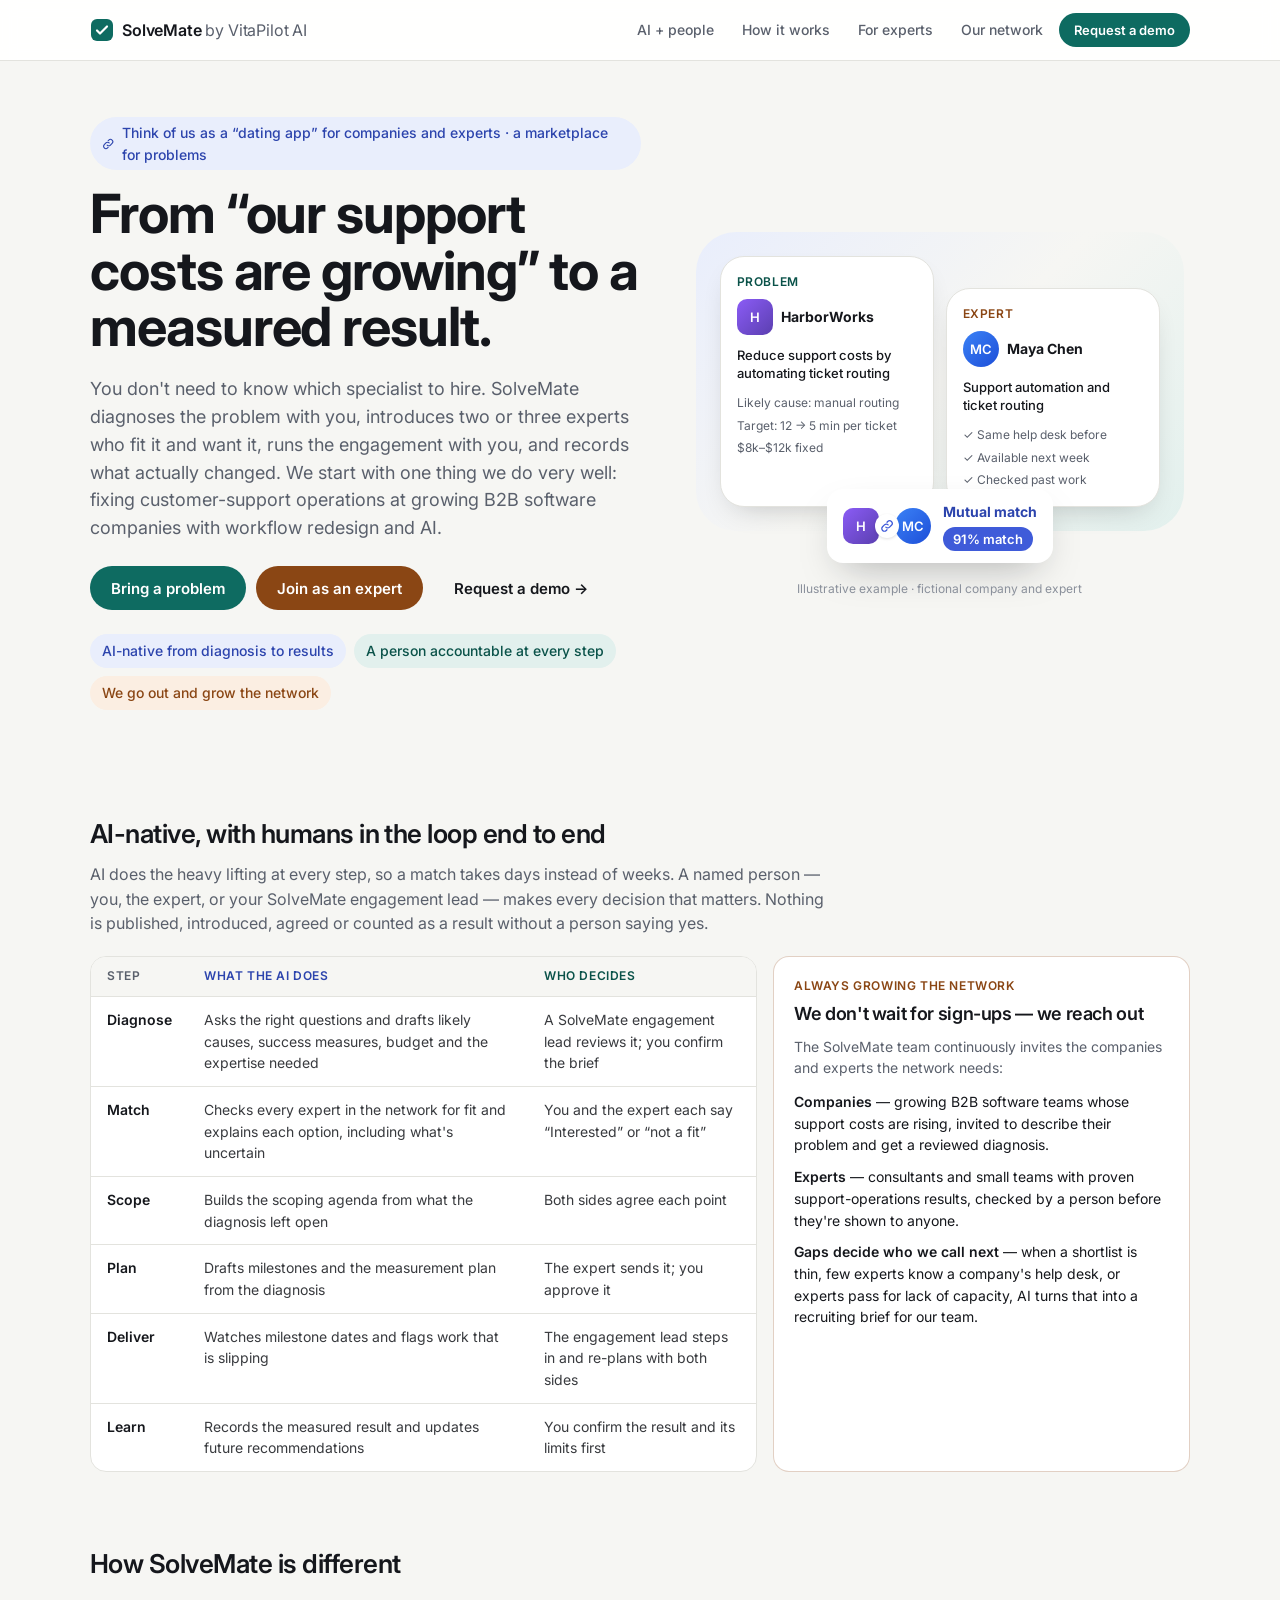
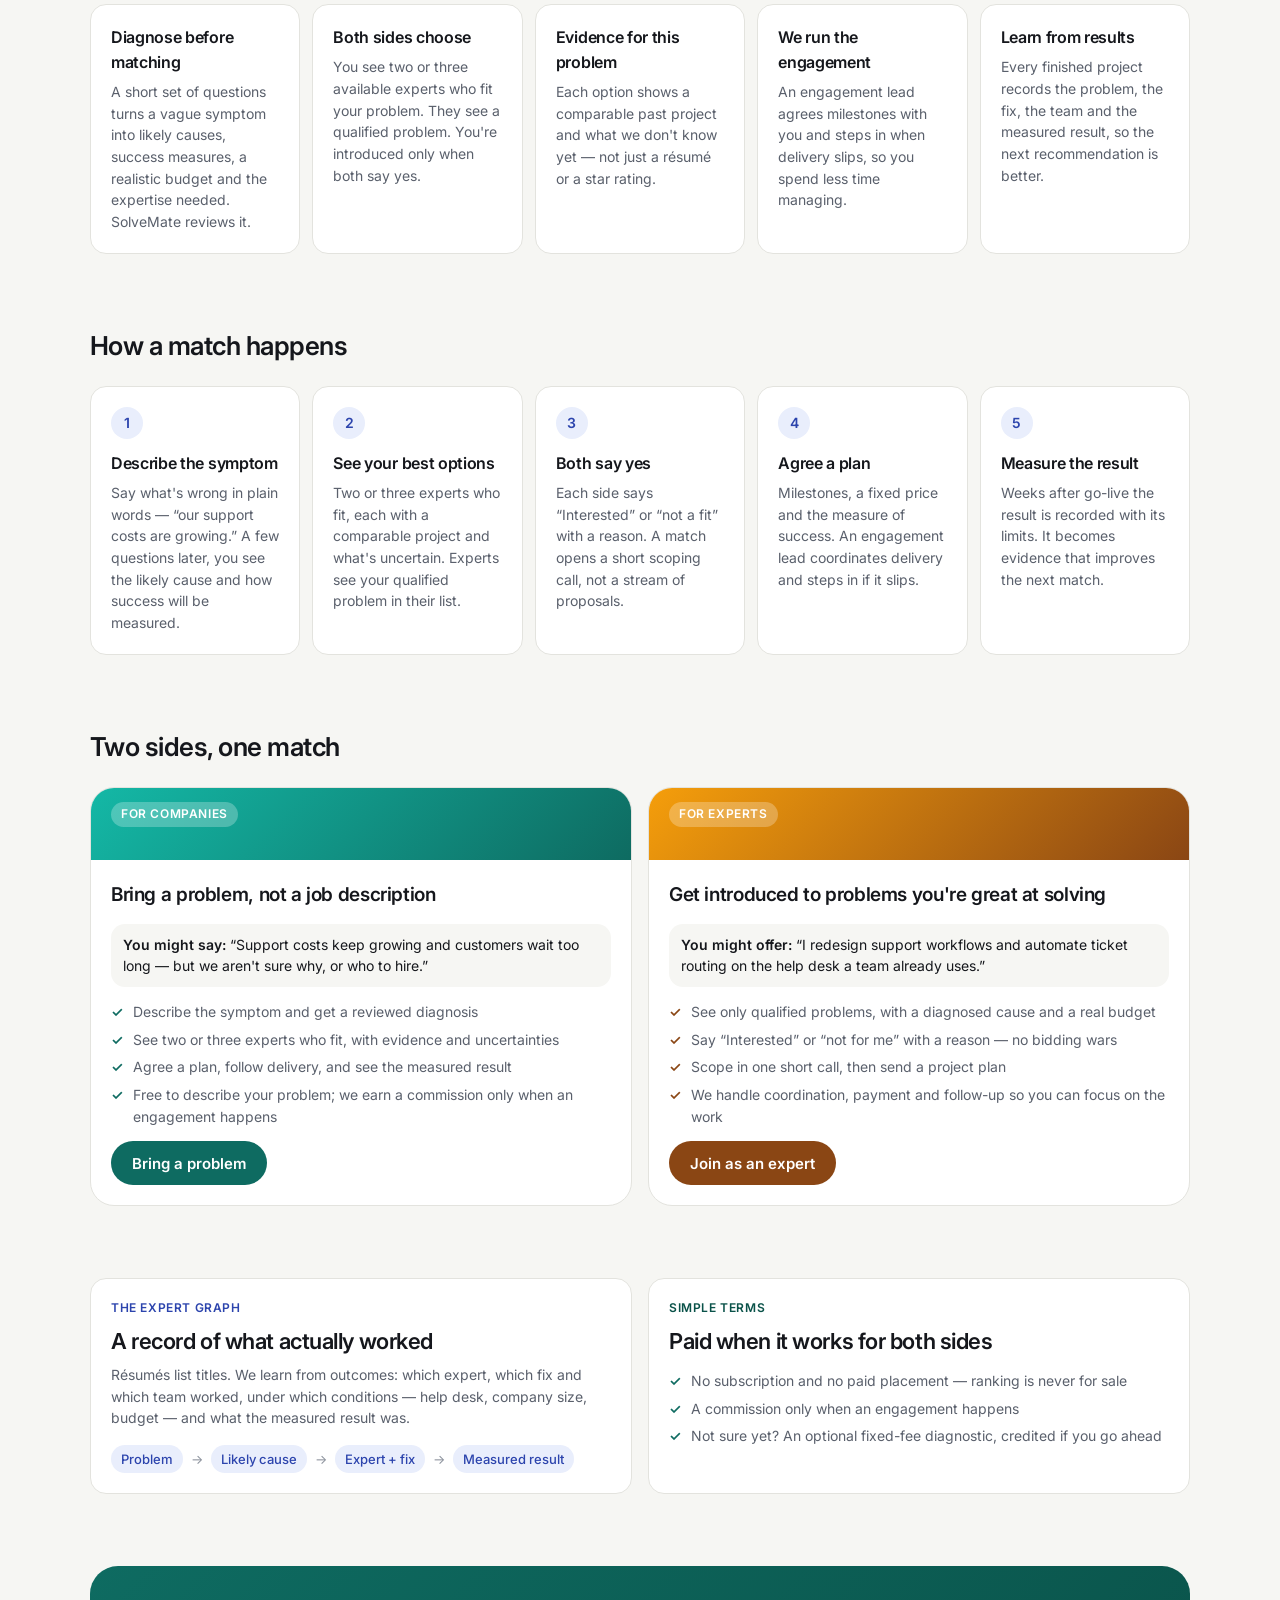
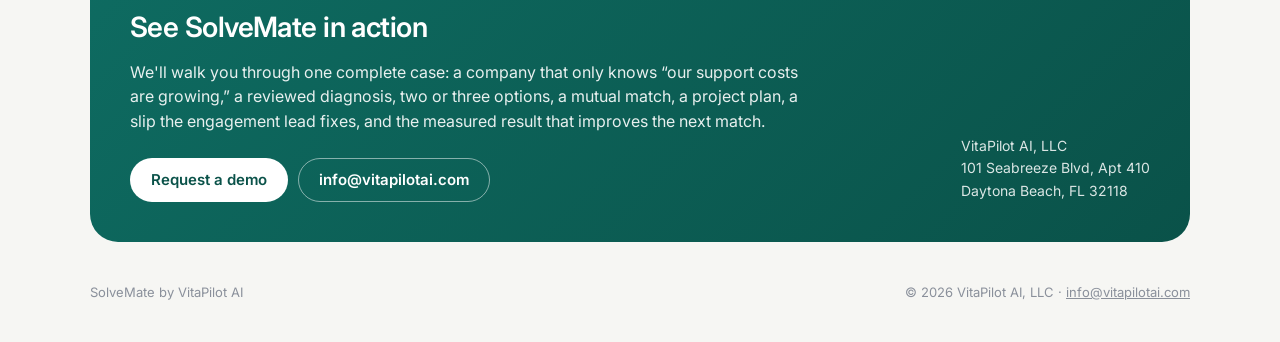
==== commit 916d7201: "Rebuild site for SolveMate: AI-native, human-in-the-loop, actively grown network Replaces the broad " ====
--- a/index.html
+++ b/index.html
@@ -3,235 +3,234 @@
 <head>
   <meta charset="utf-8" />
   <meta name="viewport" content="width=device-width, initial-scale=1" />
-  <title>VitaPilot AI — Matching companies with the experts who can solve their problems</title>
-  <meta name="description" content="VitaPilot AI is a marketplace for problems — think of it as a “dating app” for companies and experts. Describe the business problem you need solved and we match you with the best-fit expert or small expert team, then handle scoping, pricing, contracts, and delivery." />
-  <link rel="icon" href="data:image/svg+xml,%3Csvg xmlns='http://www.w3.org/2000/svg' viewBox='0 0 32 32'%3E%3Ccircle cx='12' cy='16' r='8' fill='none' stroke='%235B3DF5' stroke-width='3'/%3E%3Ccircle cx='20' cy='16' r='8' fill='none' stroke='%23E8467C' stroke-width='3'/%3E%3C/svg%3E" />
+  <title>SolveMate by VitaPilot AI — from an unclear problem to a measured result</title>
+  <meta name="description" content="SolveMate by VitaPilot AI is a marketplace for problems — think of it as a “dating app” for companies and experts. AI-native, with people accountable at every step: we diagnose your problem, introduce two or three experts who fit it and want it, run the engagement, and measure the result." />
+  <meta property="og:title" content="SolveMate by VitaPilot AI" />
+  <meta property="og:description" content="From “our support costs are growing” to a measured result. AI-native matching of companies and experts, with humans in the loop end to end." />
+  <meta property="og:url" content="https://vitapilotai.com/" />
+  <meta property="og:type" content="website" />
+  <link rel="icon" href="data:image/svg+xml,%3Csvg xmlns='http://www.w3.org/2000/svg' viewBox='0 0 24 24'%3E%3Crect x='1' y='1' width='22' height='22' rx='6' fill='%230e6b61'/%3E%3Cpath d='M7 12.5l3 3 7-7' stroke='white' stroke-width='2.2' fill='none' stroke-linecap='round' stroke-linejoin='round'/%3E%3C/svg%3E" />
   <link rel="preconnect" href="https://fonts.googleapis.com" />
   <link rel="preconnect" href="https://fonts.gstatic.com" crossorigin />
-  <link href="https://fonts.googleapis.com/css2?family=Bricolage+Grotesque:opsz,wght@12..96,400;12..96,600;12..96,800&family=Instrument+Sans:wght@400;500;600&family=JetBrains+Mono:wght@400;500&display=swap" rel="stylesheet" />
-  <link rel="stylesheet" href="styles.css?v=2" />
+  <link href="https://fonts.googleapis.com/css2?family=Inter:wght@400;500;600;700&display=swap" rel="stylesheet" />
+  <link rel="stylesheet" href="styles.css?v=3" />
 </head>
 <body>
   <a class="skip" href="#main">Skip to content</a>
 
   <header class="nav" id="top">
-    <a class="brand" href="#top" aria-label="VitaPilot AI home">
-      <svg class="brand-mark" viewBox="0 0 32 32" aria-hidden="true">
-        <circle cx="12" cy="16" r="8" fill="none" stroke="var(--violet)" stroke-width="2.6"/>
-        <circle cx="20" cy="16" r="8" fill="none" stroke="var(--pink)" stroke-width="2.6"/>
-      </svg>
-      <span class="brand-name">VitaPilot AI</span>
-    </a>
-    <nav class="nav-links" aria-label="Primary">
-      <a href="#how">How it works</a>
-      <a href="#experts">For experts</a>
-      <a href="#graph">Expert Graph</a>
-      <a href="#contact" class="nav-cta">Bring a problem</a>
-    </nav>
+    <div class="wrap nav-inner">
+      <a class="brand" href="#top" aria-label="SolveMate by VitaPilot AI — home">
+        <svg class="brand-mark" viewBox="0 0 24 24" aria-hidden="true">
+          <rect x="1" y="1" width="22" height="22" rx="6" fill="var(--accent)" />
+          <path d="M7 12.5l3 3 7-7" stroke="white" stroke-width="2.2" fill="none" stroke-linecap="round" stroke-linejoin="round" />
+        </svg>
+        <span class="brand-name">SolveMate <span class="brand-by">by VitaPilot AI</span></span>
+      </a>
+      <nav class="nav-links" aria-label="Primary">
+        <a href="#ai-human">AI + people</a>
+        <a href="#how">How it works</a>
+        <a href="#experts">For experts</a>
+        <a href="#network">Our network</a>
+        <a href="#demo" class="btn btn-primary btn-sm">Request a demo</a>
+      </nav>
+    </div>
   </header>
 
   <main id="main">
-    <!-- HERO -->
-    <section class="hero">
+    <!-- Hero -->
+    <section class="wrap hero">
       <div class="hero-copy">
-        <p class="tagline"><span>Think of us as a <strong>“dating app” for companies and experts</strong>,</span> <span>built around a <strong>marketplace for problems</strong></span></p>
-        <h1 class="hero-title">Describe the problem.<br />Meet the expert who's <span class="scribble">solved it</span> before.</h1>
-        <p class="hero-sub">Don't search for consultants. Tell us what's wrong in plain words. We work out the scope, expertise, budget, timeline, and working style it calls for, then match you with the experts who fit — the way a dating app matches people on compatibility.</p>
-        <div class="hero-actions">
-          <a class="btn btn-primary" href="#contact">Bring a problem</a>
-          <a class="btn btn-ghost" href="#experts">Join as an expert</a>
-        </div>
-      </div>
-
-      <!-- Signature: a problem brief being read, then matched -->
-      <div class="match-demo" aria-label="Example of how a problem brief is matched to experts">
-        <div class="brief">
-          <p class="brief-label"><span>Example brief</span><span class="brief-status" id="briefStatus">Reading…</span></p>
-          <p class="brief-text">
-            Our <mark class="hl hl-scope">B2B SaaS churn jumped from 3% to 7%</mark> after the Q2 price increase. We need someone who has fixed <mark class="hl hl-expertise">pricing-driven churn</mark> before — about <mark class="hl hl-timeline">6 weeks</mark>, <mark class="hl hl-budget">around $25k</mark>, and <mark class="hl hl-style">hands-on with our team</mark>, not a slide deck.
+        <p class="chip chip-match">
+          <svg width="14" height="14" viewBox="0 0 24 24" aria-hidden="true" fill="none" stroke="currentColor" stroke-width="2.2" stroke-linecap="round"><path d="M10 14a4.5 4.5 0 0 0 6.4 0l3.2-3.2a4.5 4.5 0 0 0-6.4-6.4l-1.1 1.1"/><path d="M14 10a4.5 4.5 0 0 0-6.4 0l-3.2 3.2a4.5 4.5 0 0 0 6.4 6.4l1.1-1.1"/></svg>
+          Think of us as a “dating app” for companies and experts · a marketplace for problems
+        </p>
+        <h1>From “our support costs are growing” to a measured result.</h1>
+        <p class="lead">
+          You don't need to know which specialist to hire. SolveMate diagnoses the problem with you, introduces two or three experts who fit it and want it,
+          runs the engagement with you, and records what actually changed. We start with one thing we do very well: fixing customer-support operations at
+          growing B2B software companies with workflow redesign and AI.
+        </p>
+        <div class="cta-row">
+          <a class="btn btn-primary" href="mailto:info@vitapilotai.com?subject=A%20problem%20to%20solve%20%E2%80%94%20SolveMate&amp;body=The%20problem%20(in%20plain%20words)%3A%0D%0A%0D%0AWhat%20%22solved%22%20looks%20like%3A%0D%0A%0D%0ARough%20budget%3A%0D%0A%0D%0ATimeline%3A%0D%0A%0D%0AHelp%20desk%20you%20use%3A">Bring a problem</a>
+          <a class="btn btn-expert" href="mailto:info@vitapilotai.com?subject=Expert%20introduction%20%E2%80%94%20SolveMate&amp;body=Name%3A%0D%0AThe%20kinds%20of%20problems%20I%20solve%20best%3A%0D%0AA%20recent%20measured%20result%20I'm%20proud%20of%3A%0D%0AHelp%20desks%20and%20tools%20I%20know%3A%0D%0AAvailability%20and%20typical%20project%20price%3A%0D%0ALinkedIn%20or%20website%3A">Join as an expert</a>
+          <a class="btn btn-ghost" href="#demo">Request a demo →</a>
+        </div>
+        <ul class="pills" aria-label="How SolveMate works">
+          <li class="pill pill-match">AI-native from diagnosis to results</li>
+          <li class="pill pill-accent">A person accountable at every step</li>
+          <li class="pill pill-expert">We go out and grow the network</li>
+        </ul>
+      </div>
+
+      <figure class="hero-art" aria-label="Illustrative example: a company's problem and an expert's profile, matched">
+        <div class="hero-glow" aria-hidden="true"></div>
+        <div class="hero-cards" aria-hidden="true">
+          <div class="mini-card">
+            <div class="eyebrow eyebrow-accent">Problem</div>
+            <div class="who"><span class="avatar org" style="background:linear-gradient(135deg,#8b5cf6,#5b3fb0)">H</span><b>HarborWorks</b></div>
+            <p class="mini-title">Reduce support costs by automating ticket routing</p>
+            <ul class="mini-facts">
+              <li>Likely cause: manual routing</li>
+              <li>Target: 12 → 5 min per ticket</li>
+              <li>$8k–$12k fixed</li>
+            </ul>
+          </div>
+          <div class="mini-card offset">
+            <div class="eyebrow eyebrow-expert">Expert</div>
+            <div class="who"><span class="avatar" style="background:linear-gradient(135deg,#3b82f6,#1d4ed8)">MC</span><b>Maya Chen</b></div>
+            <p class="mini-title">Support automation and ticket routing</p>
+            <ul class="mini-facts">
+              <li>✓ Same help desk before</li>
+              <li>✓ Available next week</li>
+              <li>✓ Checked past work</li>
+            </ul>
+          </div>
+        </div>
+        <div class="match-badge" aria-hidden="true">
+          <span class="pair">
+            <span class="avatar org ring" style="background:linear-gradient(135deg,#8b5cf6,#5b3fb0)">H</span>
+            <span class="link-dot"><svg width="14" height="14" viewBox="0 0 24 24" fill="none" stroke="currentColor" stroke-width="2.2" stroke-linecap="round"><path d="M10 14a4.5 4.5 0 0 0 6.4 0l3.2-3.2a4.5 4.5 0 0 0-6.4-6.4l-1.1 1.1"/><path d="M14 10a4.5 4.5 0 0 0-6.4 0l-3.2 3.2a4.5 4.5 0 0 0 6.4 6.4l1.1-1.1"/></svg></span>
+            <span class="avatar ring" style="background:linear-gradient(135deg,#3b82f6,#1d4ed8)">MC</span>
+          </span>
+          <span><b>Mutual match</b><span class="score">91% match</span></span>
+        </div>
+        <figcaption>Illustrative example · fictional company and expert</figcaption>
+      </figure>
+    </section>
+
+    <!-- AI + people -->
+    <section class="wrap section" id="ai-human" aria-labelledby="ai-human-title">
+      <h2 id="ai-human-title">AI-native, with humans in the loop end to end</h2>
+      <p class="section-lead">
+        AI does the heavy lifting at every step, so a match takes days instead of weeks. A named person — you, the expert, or your SolveMate engagement lead
+        — makes every decision that matters. Nothing is published, introduced, agreed or counted as a result without a person saying yes.
+      </p>
+      <div class="grid-ai">
+        <div class="table-card">
+          <table>
+            <thead>
+              <tr><th>Step</th><th class="th-ai">What the AI does</th><th class="th-human">Who decides</th></tr>
+            </thead>
+            <tbody>
+              <tr><th scope="row">Diagnose</th><td>Asks the right questions and drafts likely causes, success measures, budget and the expertise needed</td><td>A SolveMate engagement lead reviews it; you confirm the brief</td></tr>
+              <tr><th scope="row">Match</th><td>Checks every expert in the network for fit and explains each option, including what's uncertain</td><td>You and the expert each say “Interested” or “not a fit”</td></tr>
+              <tr><th scope="row">Scope</th><td>Builds the scoping agenda from what the diagnosis left open</td><td>Both sides agree each point</td></tr>
+              <tr><th scope="row">Plan</th><td>Drafts milestones and the measurement plan from the diagnosis</td><td>The expert sends it; you approve it</td></tr>
+              <tr><th scope="row">Deliver</th><td>Watches milestone dates and flags work that is slipping</td><td>The engagement lead steps in and re-plans with both sides</td></tr>
+              <tr><th scope="row">Learn</th><td>Records the measured result and updates future recommendations</td><td>You confirm the result and its limits first</td></tr>
+            </tbody>
+          </table>
+        </div>
+        <div class="card network-card" id="network">
+          <div class="eyebrow eyebrow-expert">Always growing the network</div>
+          <h3>We don't wait for sign-ups — we reach out</h3>
+          <p class="muted">The SolveMate team continuously invites the companies and experts the network needs:</p>
+          <ul class="plain-list">
+            <li><b>Companies</b> — growing B2B software teams whose support costs are rising, invited to describe their problem and get a reviewed diagnosis.</li>
+            <li><b>Experts</b> — consultants and small teams with proven support-operations results, checked by a person before they're shown to anyone.</li>
+            <li><b>Gaps decide who we call next</b> — when a shortlist is thin, few experts know a company's help desk, or experts pass for lack of capacity, AI turns that into a recruiting brief for our team.</li>
+          </ul>
+        </div>
+      </div>
+    </section>
+
+    <!-- Different -->
+    <section class="wrap section" aria-labelledby="different-title">
+      <h2 id="different-title">How SolveMate is different</h2>
+      <ul class="grid-5">
+        <li class="card"><h3>Diagnose before matching</h3><p>A short set of questions turns a vague symptom into likely causes, success measures, a realistic budget and the expertise needed. SolveMate reviews it.</p></li>
+        <li class="card"><h3>Both sides choose</h3><p>You see two or three available experts who fit your problem. They see a qualified problem. You're introduced only when both say yes.</p></li>
+        <li class="card"><h3>Evidence for this problem</h3><p>Each option shows a comparable past project and what we don't know yet — not just a résumé or a star rating.</p></li>
+        <li class="card"><h3>We run the engagement</h3><p>An engagement lead agrees milestones with you and steps in when delivery slips, so you spend less time managing.</p></li>
+        <li class="card"><h3>Learn from results</h3><p>Every finished project records the problem, the fix, the team and the measured result, so the next recommendation is better.</p></li>
+      </ul>
+    </section>
+
+    <!-- How a match happens -->
+    <section class="wrap section" id="how" aria-labelledby="how-title">
+      <h2 id="how-title">How a match happens</h2>
+      <ol class="grid-5 steps">
+        <li class="card"><span class="num">1</span><h3>Describe the symptom</h3><p>Say what's wrong in plain words — “our support costs are growing.” A few questions later, you see the likely cause and how success will be measured.</p></li>
+        <li class="card"><span class="num">2</span><h3>See your best options</h3><p>Two or three experts who fit, each with a comparable project and what's uncertain. Experts see your qualified problem in their list.</p></li>
+        <li class="card"><span class="num">3</span><h3>Both say yes</h3><p>Each side says “Interested” or “not a fit” with a reason. A match opens a short scoping call, not a stream of proposals.</p></li>
+        <li class="card"><span class="num">4</span><h3>Agree a plan</h3><p>Milestones, a fixed price and the measure of success. An engagement lead coordinates delivery and steps in if it slips.</p></li>
+        <li class="card"><span class="num">5</span><h3>Measure the result</h3><p>Weeks after go-live the result is recorded with its limits. It becomes evidence that improves the next match.</p></li>
+      </ol>
+    </section>
+
+    <!-- Two sides -->
+    <section class="wrap section" id="experts" aria-labelledby="sides-title">
+      <h2 id="sides-title">Two sides, one match</h2>
+      <div class="grid-2">
+        <article class="profile-card">
+          <div class="cover" style="background:linear-gradient(135deg,#14b8a6,#0e6b61)"><span class="cover-tag">For companies</span></div>
+          <div class="profile-body">
+            <h3>Bring a problem, not a job description</h3>
+            <p class="ask"><b>You might say:</b> “Support costs keep growing and customers wait too long — but we aren't sure why, or who to hire.”</p>
+            <ul class="checks">
+              <li>Describe the symptom and get a reviewed diagnosis</li>
+              <li>See two or three experts who fit, with evidence and uncertainties</li>
+              <li>Agree a plan, follow delivery, and see the measured result</li>
+              <li>Free to describe your problem; we earn a commission only when an engagement happens</li>
+            </ul>
+            <a class="btn btn-primary" href="mailto:info@vitapilotai.com?subject=A%20problem%20to%20solve%20%E2%80%94%20SolveMate&amp;body=The%20problem%20(in%20plain%20words)%3A%0D%0A%0D%0AWhat%20%22solved%22%20looks%20like%3A%0D%0A%0D%0ARough%20budget%3A%0D%0A%0D%0ATimeline%3A%0D%0A%0D%0AHelp%20desk%20you%20use%3A">Bring a problem</a>
+          </div>
+        </article>
+        <article class="profile-card">
+          <div class="cover" style="background:linear-gradient(135deg,#f59e0b,#8a4614)"><span class="cover-tag">For experts</span></div>
+          <div class="profile-body">
+            <h3>Get introduced to problems you're great at solving</h3>
+            <p class="ask"><b>You might offer:</b> “I redesign support workflows and automate ticket routing on the help desk a team already uses.”</p>
+            <ul class="checks checks-expert">
+              <li>See only qualified problems, with a diagnosed cause and a real budget</li>
+              <li>Say “Interested” or “not for me” with a reason — no bidding wars</li>
+              <li>Scope in one short call, then send a project plan</li>
+              <li>We handle coordination, payment and follow-up so you can focus on the work</li>
+            </ul>
+            <a class="btn btn-expert" href="mailto:info@vitapilotai.com?subject=Expert%20introduction%20%E2%80%94%20SolveMate&amp;body=Name%3A%0D%0AThe%20kinds%20of%20problems%20I%20solve%20best%3A%0D%0AA%20recent%20measured%20result%20I'm%20proud%20of%3A%0D%0AHelp%20desks%20and%20tools%20I%20know%3A%0D%0AAvailability%20and%20typical%20project%20price%3A%0D%0ALinkedIn%20or%20website%3A">Join as an expert</a>
+          </div>
+        </article>
+      </div>
+    </section>
+
+    <!-- Expert Graph + terms -->
+    <section class="wrap section grid-2" aria-labelledby="graph-title">
+      <div class="card">
+        <div class="eyebrow eyebrow-match">The Expert Graph</div>
+        <h2 id="graph-title" class="h2-sm">A record of what actually worked</h2>
+        <p class="muted">Résumés list titles. We learn from outcomes: which expert, which fix and which team worked, under which conditions — help desk, company size, budget — and what the measured result was.</p>
+        <div class="chain" aria-label="Problem, then likely cause, then expert and fix, then measured result">
+          <span>Problem</span><span aria-hidden="true">→</span><span>Likely cause</span><span aria-hidden="true">→</span><span>Expert + fix</span><span aria-hidden="true">→</span><span>Measured result</span>
+        </div>
+      </div>
+      <div class="card">
+        <div class="eyebrow eyebrow-accent">Simple terms</div>
+        <h2 class="h2-sm">Paid when it works for both sides</h2>
+        <ul class="checks">
+          <li>No subscription and no paid placement — ranking is never for sale</li>
+          <li>A commission only when an engagement happens</li>
+          <li>Not sure yet? An optional fixed-fee diagnostic, credited if you go ahead</li>
+        </ul>
+      </div>
+    </section>
+
+    <!-- Demo + contact -->
+    <section class="wrap section" id="demo" aria-labelledby="demo-title">
+      <div class="contact">
+        <div>
+          <h2 id="demo-title">See SolveMate in action</h2>
+          <p>
+            We'll walk you through one complete case: a company that only knows “our support costs are growing,” a reviewed diagnosis, two or three
+            options, a mutual match, a project plan, a slip the engagement lead fixes, and the measured result that improves the next match.
           </p>
-        </div>
-
-        <div class="deck" id="deck">
-          <article class="match-card" data-i="0">
-            <header class="mc-head">
-              <span class="avatar" aria-hidden="true">PR</span>
-              <div>
-                <h3>Pricing &amp; retention strategist</h3>
-                <p>Repriced 4 SaaS products · churn recovery</p>
-              </div>
-              <span class="fit"><b>94</b>% fit</span>
-            </header>
-            <ul class="fit-bars">
-              <li><span>Scope</span><i style="--v:.96" class="b-scope"></i></li>
-              <li><span>Expertise</span><i style="--v:.97" class="b-expertise"></i></li>
-              <li><span>Budget</span><i style="--v:.88" class="b-budget"></i></li>
-              <li><span>Timeline</span><i style="--v:.92" class="b-timeline"></i></li>
-              <li><span>Style</span><i style="--v:.95" class="b-style"></i></li>
-            </ul>
-          </article>
-          <article class="match-card" data-i="1">
-            <header class="mc-head">
-              <span class="avatar team" aria-hidden="true">+2</span>
-              <div>
-                <h3>Team of two</h3>
-                <p>Pricing strategist + lifecycle analyst</p>
-              </div>
-              <span class="fit"><b>91</b>% fit</span>
-            </header>
-            <ul class="fit-bars">
-              <li><span>Scope</span><i style="--v:.98" class="b-scope"></i></li>
-              <li><span>Expertise</span><i style="--v:.94" class="b-expertise"></i></li>
-              <li><span>Budget</span><i style="--v:.78" class="b-budget"></i></li>
-              <li><span>Timeline</span><i style="--v:.95" class="b-timeline"></i></li>
-              <li><span>Style</span><i style="--v:.90" class="b-style"></i></li>
-            </ul>
-          </article>
-          <article class="match-card" data-i="2">
-            <header class="mc-head">
-              <span class="avatar" aria-hidden="true">GT</span>
-              <div>
-                <h3>Growth operator, off-platform</h3>
-                <p>Sourced from outside our network</p>
-              </div>
-              <span class="fit"><b>87</b>% fit</span>
-            </header>
-            <ul class="fit-bars">
-              <li><span>Scope</span><i style="--v:.85" class="b-scope"></i></li>
-              <li><span>Expertise</span><i style="--v:.86" class="b-expertise"></i></li>
-              <li><span>Budget</span><i style="--v:.93" class="b-budget"></i></li>
-              <li><span>Timeline</span><i style="--v:.80" class="b-timeline"></i></li>
-              <li><span>Style</span><i style="--v:.91" class="b-style"></i></li>
-            </ul>
-          </article>
-        </div>
-
-        <div class="deck-controls">
-          <button type="button" class="dc-btn" id="passBtn" aria-label="See the next example match">Next match</button>
-          <span class="deck-note">Illustrative example</span>
-        </div>
-      </div>
-    </section>
-
-    <!-- WHAT WE READ -->
-    <section class="section" id="read">
-      <div class="section-head">
-        <p class="kicker">What we read in your problem</p>
-        <h2 class="section-title">Five things decide whether an expert is a fit. We find all five in your words.</h2>
-      </div>
-      <ul class="facets">
-        <li class="facet f-scope">
-          <h3>Scope</h3>
-          <p>What's actually broken, how big it is, and what "solved" looks like.</p>
-        </li>
-        <li class="facet f-expertise">
-          <h3>Expertise</h3>
-          <p>The specific kind of problem, not a job title. "Pricing-driven churn," not "consultant."</p>
-        </li>
-        <li class="facet f-budget">
-          <h3>Budget</h3>
-          <p>What you can spend, so every introduction is someone you can actually hire.</p>
-        </li>
-        <li class="facet f-timeline">
-          <h3>Timeline</h3>
-          <p>When you need results and who's free to start then.</p>
-        </li>
-        <li class="facet f-style">
-          <h3>Working style</h3>
-          <p>Embedded or advisory, hands-on or strategic, async or in the room.</p>
-        </li>
-      </ul>
-    </section>
-
-    <!-- HOW IT WORKS -->
-    <section class="section" id="how">
-      <div class="section-head">
-        <p class="kicker">How an engagement runs</p>
-        <h2 class="section-title">From problem to outcome, we coordinate every step.</h2>
-        <p class="section-lead">You talk to us about the problem. We handle the parts between that and a finished result.</p>
-      </div>
-      <ol class="steps">
-        <li class="step">
-          <span class="step-no">1</span>
-          <h3>Describe</h3>
-          <p>Send the problem the way you'd explain it to a colleague. No RFP, no job spec.</p>
-        </li>
-        <li class="step">
-          <span class="step-no">2</span>
-          <h3>Scope</h3>
-          <p>We ask the right follow-up questions and turn it into a clear brief you approve.</p>
-        </li>
-        <li class="step">
-          <span class="step-no">3</span>
-          <h3>Match</h3>
-          <p>We source experts on and off our network, reach out, and introduce you to a short list of strong fits.</p>
-        </li>
-        <li class="step">
-          <span class="step-no">4</span>
-          <h3>Agree</h3>
-          <p>We handle pricing and contracts so both sides can start quickly.</p>
-        </li>
-        <li class="step">
-          <span class="step-no">5</span>
-          <h3>Deliver</h3>
-          <p>We stay with the project through execution and delivery, and check the outcome at the end.</p>
-        </li>
-      </ol>
-    </section>
-
-    <!-- SOLO OR TEAM -->
-    <section class="section split" id="teams">
-      <div class="split-copy">
-        <p class="kicker">One expert, or a small team</p>
-        <h2 class="section-title">Some problems need one person. Some need three who've never met.</h2>
-        <p class="section-lead">When no single expert covers the whole problem, we put together a small team — say, a pricing strategist with a data analyst — and coordinate them as one engagement with one contract.</p>
-      </div>
-      <div class="split-copy">
-        <p class="kicker">Simple terms for companies</p>
-        <ul class="ticks">
-          <li>Free to describe your problem and see who fits</li>
-          <li>No subscription. We earn a commission only when an engagement happens</li>
-          <li>Experts from our network and beyond it, chosen for this problem</li>
-        </ul>
-      </div>
-    </section>
-
-    <!-- FOR EXPERTS -->
-    <section class="section experts" id="experts">
-      <div class="section-head">
-        <p class="kicker">For experts</p>
-        <h2 class="section-title">Get introduced to problems you're great at solving.</h2>
-        <p class="section-lead">No bidding wars and no endless proposals. We bring you scoped problems that match what you've actually done well, then take care of pricing, contracts, and coordination so you can focus on the work.</p>
-      </div>
-      <a class="btn btn-primary" href="mailto:info@vitapilotai.com?subject=Expert%20introduction%20%E2%80%94%20VitaPilot%20AI&amp;body=Name%3A%0D%0AThe%20kinds%20of%20problems%20I%20solve%20best%3A%0D%0AA%20recent%20result%20I'm%20proud%20of%3A%0D%0AAvailability%20and%20rate%3A%0D%0ALinkedIn%20or%20website%3A">Join as an expert</a>
-    </section>
-
-    <!-- EXPERT GRAPH -->
-    <section class="section graph" id="graph">
-      <div class="section-head">
-        <p class="kicker">The Expert Graph</p>
-        <h2 class="section-title">A record of who's actually good at solving what.</h2>
-        <p class="section-lead">Résumés list titles. We learn from outcomes. Every engagement teaches us which experts solve which kinds of problems, so each match gets better than the last.</p>
-      </div>
-      <p class="chain" aria-label="Problem, to best expert or team, to successful outcome">
-        <span class="c-problem">Problem</span>
-        <span class="arrow" aria-hidden="true">→</span>
-        <span class="c-expert">Best expert or team</span>
-        <span class="arrow" aria-hidden="true">→</span>
-        <span class="c-outcome">Successful outcome</span>
-      </p>
-      <p class="graph-note">Today, people on our team run every match by hand. Over time, AI agents take on more of the sourcing, outreach, and project coordination — with people still accountable for the result.</p>
-    </section>
-
-    <!-- CONTACT -->
-    <section class="section contact" id="contact">
-      <div class="contact-inner">
-        <p class="kicker">Bring us a problem</p>
-        <h2 class="contact-title">What are you trying to solve?</h2>
-        <p class="contact-lead">Write a few sentences about the problem, your rough budget, and when you need it done. We'll reply with questions or a first match.</p>
-        <a class="btn btn-primary btn-lg" href="mailto:info@vitapilotai.com?subject=A%20problem%20to%20solve%20%E2%80%94%20VitaPilot%20AI&amp;body=The%20problem%3A%0D%0A%0D%0AWhat%20%22solved%22%20looks%20like%3A%0D%0A%0D%0ARough%20budget%3A%0D%0A%0D%0ATimeline%3A%0D%0A%0D%0AHow%20you%20like%20to%20work%20(hands-on%2C%20advisory%2C%20remote%2C%20on-site)%3A">Describe your problem</a>
-        <p class="contact-email"><a href="mailto:info@vitapilotai.com">info@vitapilotai.com</a></p>
-        <address class="contact-address">
+          <div class="cta-row">
+            <a class="btn btn-light" href="mailto:info@vitapilotai.com?subject=SolveMate%20demo%20request&amp;body=Name%3A%0D%0ACompany%20or%20firm%3A%0D%0AI'm%20interested%20as%20(company%20%2F%20expert%20%2F%20investor)%3A%0D%0AA%20few%20times%20that%20suit%20you%3A">Request a demo</a>
+            <a class="btn btn-outline-light" href="mailto:info@vitapilotai.com">info@vitapilotai.com</a>
+          </div>
+        </div>
+        <address>
+          VitaPilot AI, LLC<br />
           101 Seabreeze Blvd, Apt 410<br />
           Daytona Beach, FL 32118
         </address>
@@ -239,20 +238,11 @@
     </section>
   </main>
 
-  <footer class="footer">
-    <div class="footer-inner">
-      <a class="brand" href="#top" aria-label="VitaPilot AI home">
-        <svg class="brand-mark" viewBox="0 0 32 32" aria-hidden="true">
-          <circle cx="12" cy="16" r="8" fill="none" stroke="var(--violet)" stroke-width="2.6"/>
-          <circle cx="20" cy="16" r="8" fill="none" stroke="var(--pink)" stroke-width="2.6"/>
-        </svg>
-        <span class="brand-name">VitaPilot AI</span>
-      </a>
-      <address class="footer-address">101 Seabreeze Blvd, Apt 410 · Daytona Beach, FL 32118</address>
-      <p class="footer-legal">© <span id="year">2026</span> VitaPilot AI, LLC · <a href="mailto:info@vitapilotai.com">info@vitapilotai.com</a></p>
-    </div>
+  <footer class="wrap footer">
+    <span>SolveMate by VitaPilot AI</span>
+    <span>© <span id="year">2026</span> VitaPilot AI, LLC · <a href="mailto:info@vitapilotai.com">info@vitapilotai.com</a></span>
   </footer>
 
-  <script src="main.js?v=2"></script>
+  <script src="main.js?v=3" defer></script>
 </body>
 </html>
--- a/styles.css
+++ b/styles.css
@@ -1,358 +1,187 @@
-/* =========================================================
-   VitaPilot AI — marketplace for problems
-   ========================================================= */
+/* SolveMate by VitaPilot AI — same design language as the SolveMate product. */
 :root {
-  --bg:        #F4F2FB;
-  --surface:   #FFFFFF;
-  --ink:       #1B1530;
-  --muted:     #625C7C;
-  --line:      #DDD8EE;
-
-  --violet:    #5B3DF5;  /* brand + expertise */
-  --pink:      #E8467C;  /* brand + working style */
-  --scope:     #2F7DD8;
-  --budget:    #1F9D6B;
-  --timeline:  #D98A0B;
-
-  --maxw: 1160px;
-  --pad: clamp(1rem, 5vw, 4rem);
-  --radius: 18px;
-
-  --font-display: "Bricolage Grotesque", system-ui, sans-serif;
-  --font-body: "Instrument Sans", system-ui, sans-serif;
-  --font-mono: "JetBrains Mono", ui-monospace, monospace;
-
-  color-scheme: light;
+  --canvas: #f6f6f3;
+  --surface: #ffffff;
+  --ink: #15171c;
+  --muted: #5a606c;
+  --faint: #8a909b;
+  --line: #e3e3de;
+  --accent: #0e6b61;
+  --accent-strong: #0a5249;
+  --accent-soft: #e2f0ed;
+  --match: #3f5bd9;
+  --match-strong: #2c44ad;
+  --match-soft: #e9eefc;
+  --expert: #8a4614;
+  --expert-soft: #fbeee2;
+  --radius: 16px;
 }
 
 * { box-sizing: border-box; }
-html { scroll-behavior: smooth; }
-
+html { scroll-behavior: smooth; -webkit-font-smoothing: antialiased; }
 body {
   margin: 0;
-  background: var(--bg);
+  background: var(--canvas);
   color: var(--ink);
-  font-family: var(--font-body);
-  font-size: 17px;
-  line-height: 1.6;
-  -webkit-font-smoothing: antialiased;
-  overflow-x: hidden;
+  font: 16px/1.55 "Inter", ui-sans-serif, system-ui, -apple-system, "Segoe UI", sans-serif;
 }
+h1, h2, h3 { margin: 0; letter-spacing: -0.02em; }
+p { margin: 0; }
+a { color: inherit; }
+ul, ol { margin: 0; padding: 0; list-style: none; }
+:focus-visible { outline: 2px solid var(--accent); outline-offset: 2px; border-radius: 6px; }
 
-a { color: inherit; }
-h1, h2, h3 { font-family: var(--font-display); margin: 0; letter-spacing: -0.02em; }
-p { margin: 0; }
+.wrap { max-width: 1140px; margin: 0 auto; padding: 0 20px; }
+.skip { position: absolute; left: -999px; top: 8px; background: var(--ink); color: #fff; padding: 8px 12px; border-radius: 8px; z-index: 50; }
+.skip:focus { left: 8px; }
+.muted { color: var(--muted); }
 
-.skip {
-  position: absolute; left: -999px; top: 0;
-  background: var(--ink); color: #fff;
-  padding: .6rem 1rem; border-radius: 8px; z-index: 100;
-}
-.skip:focus { left: 1rem; top: 1rem; }
+/* Nav */
+.nav { position: sticky; top: 0; z-index: 40; background: rgba(255,255,255,0.92); backdrop-filter: blur(8px); border-bottom: 1px solid var(--line); }
+.nav-inner { display: flex; align-items: center; justify-content: space-between; gap: 16px; height: 60px; }
+.brand { display: inline-flex; align-items: center; gap: 8px; text-decoration: none; }
+.brand-mark { width: 24px; height: 24px; }
+.brand-name { font-weight: 600; letter-spacing: -0.01em; }
+.brand-by { font-weight: 400; color: var(--muted); }
+.nav-links { display: flex; align-items: center; gap: 4px; font-size: 14px; }
+.nav-links a:not(.btn) { padding: 6px 12px; border-radius: 999px; color: var(--muted); text-decoration: none; font-weight: 500; }
+.nav-links a:not(.btn):hover { background: rgba(21,23,28,0.05); color: var(--ink); }
+@media (max-width: 820px) { .nav-links a:not(.btn) { display: none; } }
 
-:focus-visible { outline: 2px solid var(--violet); outline-offset: 3px; border-radius: 6px; }
+/* Buttons */
+.btn { display: inline-flex; align-items: center; justify-content: center; height: 44px; padding: 0 20px; border-radius: 999px; font-weight: 600; font-size: 15px; text-decoration: none; border: 1px solid transparent; transition: background .15s, opacity .15s; white-space: nowrap; }
+.btn-sm { height: 34px; padding: 0 14px; font-size: 13px; }
+.btn-primary { background: var(--accent); color: #fff; }
+.btn-primary:hover { background: var(--accent-strong); }
+.btn-expert { background: var(--expert); color: #fff; }
+.btn-expert:hover { opacity: .9; }
+.btn-ghost { color: var(--ink); }
+.btn-ghost:hover { background: rgba(21,23,28,0.05); }
+.btn-light { background: #fff; color: var(--accent-strong); }
+.btn-outline-light { border-color: rgba(255,255,255,.5); color: #fff; }
+.btn-outline-light:hover { background: rgba(255,255,255,.1); }
+.cta-row { display: flex; flex-wrap: wrap; gap: 10px; margin-top: 24px; }
 
-/* ---------- nav ---------- */
-.nav {
-  position: sticky; top: 0; z-index: 20;
-  display: flex; align-items: center; justify-content: space-between; gap: 1rem;
-  padding: .9rem var(--pad);
-  background: color-mix(in srgb, var(--bg) 88%, transparent);
-  backdrop-filter: blur(10px);
-  border-bottom: 1px solid var(--line);
-}
-.brand { display: inline-flex; align-items: center; gap: .55rem; text-decoration: none; }
-.brand-mark { width: 30px; height: 30px; }
-.brand-name { font-family: var(--font-display); font-weight: 800; font-size: 1.15rem; letter-spacing: -0.02em; }
+/* Chips and pills */
+.chip { display: inline-flex; align-items: center; gap: 8px; padding: 5px 12px; border-radius: 999px; font-size: 14px; font-weight: 500; }
+.chip-match { background: var(--match-soft); color: var(--match-strong); }
+.pills { display: flex; flex-wrap: wrap; gap: 8px; margin-top: 24px; }
+.pill { padding: 6px 12px; border-radius: 999px; font-size: 14px; font-weight: 500; }
+.pill-match { background: var(--match-soft); color: var(--match-strong); }
+.pill-accent { background: var(--accent-soft); color: var(--accent-strong); }
+.pill-expert { background: var(--expert-soft); color: var(--expert); }
+.eyebrow { font-size: 12px; font-weight: 600; text-transform: uppercase; letter-spacing: .05em; }
+.eyebrow-accent { color: var(--accent-strong); }
+.eyebrow-expert { color: var(--expert); }
+.eyebrow-match { color: var(--match-strong); }
 
-.nav-links { display: flex; align-items: center; gap: 1.6rem; font-size: .95rem; }
-.nav-links a { text-decoration: none; color: var(--muted); }
-.nav-links a:hover { color: var(--ink); }
-.nav-links .nav-cta {
-  color: #fff; background: var(--ink);
-  padding: .5rem 1rem; border-radius: 999px; font-weight: 600;
-}
-.nav-links .nav-cta:hover { color: #fff; background: var(--violet); }
+/* Hero */
+.hero { display: grid; grid-template-columns: 1.1fr 1fr; gap: 48px; align-items: center; padding-top: 56px; padding-bottom: 32px; }
+.hero h1 { margin-top: 16px; font-size: clamp(36px, 5.2vw, 54px); line-height: 1.04; font-weight: 700; }
+.lead { margin-top: 20px; font-size: 18px; color: var(--muted); max-width: 40em; }
+.hero-art { position: relative; margin: 0 auto 64px; width: 100%; max-width: 440px; }
+.hero-glow { position: absolute; inset: -24px; z-index: -1; border-radius: 40px; background: linear-gradient(135deg, var(--match-soft), var(--canvas), var(--accent-soft)); }
+.hero-cards { display: grid; grid-template-columns: 1fr 1fr; gap: 12px; }
+.mini-card { background: var(--surface); border: 1px solid var(--line); border-radius: 24px; padding: 16px; box-shadow: 0 12px 30px -16px rgba(21,23,28,.3); }
+.mini-card.offset { margin-top: 32px; }
+.who { display: flex; align-items: center; gap: 8px; margin-top: 8px; font-size: 14px; }
+.mini-title { margin-top: 12px; font-size: 13px; font-weight: 500; line-height: 1.35; }
+.mini-facts { margin-top: 12px; font-size: 12px; color: var(--muted); display: grid; gap: 4px; }
+.avatar { display: inline-flex; align-items: center; justify-content: center; width: 36px; height: 36px; border-radius: 50%; color: #fff; font-weight: 600; font-size: 13px; flex-shrink: 0; }
+.avatar.org { border-radius: 28%; }
+.avatar.ring { box-shadow: 0 0 0 4px var(--surface); }
+.match-badge { position: absolute; left: 50%; bottom: -56px; transform: translateX(-50%); display: flex; align-items: center; gap: 12px; white-space: nowrap; background: var(--surface); border-radius: 16px; padding: 12px 16px; box-shadow: 0 16px 40px -16px rgba(21,23,28,.35); font-size: 14px; color: var(--match-strong); }
+.match-badge b { display: block; }
+.pair { display: inline-flex; align-items: center; }
+.link-dot { z-index: 1; margin: 0 -4px; width: 24px; height: 24px; border-radius: 50%; background: var(--surface); color: var(--match); display: inline-flex; align-items: center; justify-content: center; box-shadow: 0 1px 3px rgba(0,0,0,.12); }
+.score { display: inline-block; margin-top: 4px; background: var(--match); color: #fff; border-radius: 999px; padding: 2px 10px; font-size: 13px; font-weight: 600; }
+.hero-art figcaption { position: absolute; left: 0; right: 0; bottom: -92px; text-align: center; font-size: 12px; color: var(--faint); }
 
-/* ---------- buttons ---------- */
-.btn {
-  display: inline-flex; align-items: center; justify-content: center;
-  padding: .8rem 1.4rem; border-radius: 999px;
-  font-weight: 600; font-size: 1rem; text-decoration: none;
-  border: 1.5px solid transparent;
-  transition: transform .15s ease, background .15s ease;
-}
-.btn:hover { transform: translateY(-1px); }
-.btn-primary { background: var(--violet); color: #fff; }
-.btn-primary:hover { background: #4A2DE0; }
-.btn-ghost { border-color: var(--ink); color: var(--ink); }
-.btn-ghost:hover { background: var(--ink); color: #fff; }
-.btn-lg { padding: 1rem 1.8rem; font-size: 1.08rem; }
+/* Sections */
+.section { padding-top: 72px; }
+.section h2 { font-size: 26px; font-weight: 600; }
+.h2-sm { font-size: 22px !important; margin-top: 6px; }
+.section-lead { margin-top: 8px; max-width: 46em; color: var(--muted); }
+.card { background: var(--surface); border: 1px solid var(--line); border-radius: var(--radius); padding: 20px; }
+.card h3 { font-size: 16px; font-weight: 600; }
+.card p { margin-top: 6px; font-size: 14px; color: var(--muted); }
+.grid-5 { display: grid; grid-template-columns: repeat(5, 1fr); gap: 12px; margin-top: 20px; }
+.grid-2 { display: grid; grid-template-columns: 1fr 1fr; gap: 16px; margin-top: 20px; }
+section.grid-2 { margin-top: 0; }
+.steps .num { display: inline-flex; width: 32px; height: 32px; align-items: center; justify-content: center; border-radius: 50%; background: var(--match-soft); color: var(--match-strong); font-weight: 600; font-size: 14px; margin-bottom: 12px; }
 
-.kicker {
-  font-family: var(--font-mono); font-size: .8rem; letter-spacing: .04em;
-  color: var(--violet); margin-bottom: 1rem;
-}
+/* AI + people */
+.grid-ai { display: grid; grid-template-columns: 1.6fr 1fr; gap: 16px; margin-top: 20px; }
+.table-card { background: var(--surface); border: 1px solid var(--line); border-radius: var(--radius); overflow-x: auto; }
+table { width: 100%; min-width: 560px; border-collapse: collapse; font-size: 14px; text-align: left; }
+thead th { background: var(--canvas); font-size: 12px; text-transform: uppercase; letter-spacing: .05em; color: var(--muted); padding: 10px 16px; font-weight: 600; }
+.th-ai { color: var(--match-strong); }
+.th-human { color: var(--accent-strong); }
+tbody th, tbody td { padding: 12px 16px; border-top: 1px solid var(--line); vertical-align: top; }
+tbody th { font-weight: 600; }
+tbody td { color: rgba(21,23,28,.85); }
+.network-card { border-color: rgba(138,70,20,.25); }
+.network-card h3 { margin-top: 4px; font-size: 18px; }
+.network-card .muted { margin-top: 8px; font-size: 14px; }
+.plain-list { margin-top: 12px; display: grid; gap: 10px; font-size: 14px; }
+.plain-list b { font-weight: 600; }
 
-/* ---------- hero ---------- */
-.tagline {
-  display: inline-flex; flex-direction: column; gap: .1rem; margin-bottom: 1.4rem;
-  padding: .6rem 1rem; border-radius: 14px;
-  background: var(--surface); border: 1px solid var(--line);
-  font-size: .95rem; color: var(--muted);
-}
-.tagline strong { font-weight: 600; color: var(--violet); }
-.tagline span:last-child strong { color: var(--pink); }
-.hero {
-  max-width: var(--maxw); margin: 0 auto;
-  padding: clamp(3rem, 8vw, 6rem) var(--pad) clamp(3rem, 7vw, 5rem);
-  display: grid; grid-template-columns: 1.05fr 1fr; gap: clamp(2rem, 5vw, 4.5rem);
-  align-items: center;
-}
-.hero-title {
-  font-size: clamp(2.4rem, 5.4vw, 4.3rem);
-  line-height: 1.02; font-weight: 800; letter-spacing: -0.035em;
-}
-.scribble {
-  background: linear-gradient(transparent 62%, color-mix(in srgb, var(--pink) 35%, transparent) 62%);
-  padding: 0 .08em;
-}
-.hero-sub { margin-top: 1.4rem; font-size: 1.12rem; color: var(--muted); max-width: 34em; }
-.hero-actions { display: flex; flex-wrap: wrap; gap: .8rem; margin-top: 2rem; }
+/* Profile cards */
+.profile-card { background: var(--surface); border: 1px solid var(--line); border-radius: 24px; overflow: hidden; display: flex; flex-direction: column; }
+.cover { height: 72px; position: relative; }
+.cover-tag { position: absolute; left: 20px; top: 14px; background: rgba(255,255,255,.25); color: #fff; font-size: 12px; font-weight: 600; text-transform: uppercase; letter-spacing: .05em; padding: 3px 10px; border-radius: 999px; }
+.profile-body { padding: 20px; display: flex; flex-direction: column; gap: 14px; flex: 1; }
+.profile-body h3 { font-size: 19px; font-weight: 600; }
+.profile-body .btn { align-self: flex-start; margin-top: auto; }
+.ask { background: var(--canvas); border-radius: 14px; padding: 10px 12px; font-size: 14px; }
+.ask b { font-weight: 600; }
+.checks { display: grid; gap: 6px; font-size: 14px; color: var(--muted); }
+.checks li { position: relative; padding-left: 22px; }
+.checks li::before { content: "✓"; position: absolute; left: 0; color: var(--accent); font-weight: 600; }
+.checks-expert li::before { color: var(--expert); }
+.card .checks { margin-top: 12px; }
+.chain { display: flex; flex-wrap: wrap; align-items: center; gap: 8px; margin-top: 16px; font-size: 13px; }
+.chain span:not([aria-hidden]) { background: var(--match-soft); color: var(--match-strong); padding: 4px 10px; border-radius: 999px; font-weight: 500; }
+.chain span[aria-hidden] { color: var(--faint); }
 
-/* ---------- signature: match demo ---------- */
-.match-demo { position: relative; }
+/* Contact */
+.contact { display: grid; grid-template-columns: 1fr auto; gap: 32px; align-items: end; background: linear-gradient(135deg, var(--accent), var(--accent-strong)); color: #fff; border-radius: 28px; padding: 40px; }
+.contact h2 { font-size: 28px; }
+.contact p { margin-top: 10px; max-width: 42em; opacity: .9; }
+.contact address { font-style: normal; font-size: 14px; opacity: .85; line-height: 1.6; }
 
-.brief {
-  background: var(--surface);
-  border: 1px solid var(--line);
-  border-radius: var(--radius);
-  padding: 1.2rem 1.3rem 1.3rem;
-  box-shadow: 0 1px 0 var(--line);
-}
-.brief-label {
-  display: flex; justify-content: space-between;
-  font-family: var(--font-mono); font-size: .72rem; color: var(--muted);
-  margin-bottom: .6rem;
-}
-.brief-status { color: var(--violet); }
-.brief-text { font-size: 1.02rem; line-height: 1.75; }
+.footer { display: flex; flex-wrap: wrap; justify-content: space-between; gap: 8px; padding-top: 40px; padding-bottom: 40px; font-size: 13px; color: var(--faint); }
 
-.hl {
-  background: transparent; color: inherit;
-  border-radius: 4px; padding: .05em .15em;
-  transition: background-color .5s ease, box-shadow .5s ease;
-}
-.hl.on { box-shadow: inset 0 -2px 0 var(--c); background: color-mix(in srgb, var(--c) 16%, transparent); }
-.hl-scope     { --c: var(--scope); }
-.hl-expertise { --c: var(--violet); }
-.hl-budget    { --c: var(--budget); }
-.hl-timeline  { --c: var(--timeline); }
-.hl-style     { --c: var(--pink); }
+@media (prefers-reduced-motion: reduce) { html { scroll-behavior: auto; } }
 
-.deck { position: relative; height: 262px; margin-top: 1.2rem; }
-.match-card {
-  position: absolute; inset: 0 0 auto 0;
-  background: var(--surface);
-  border: 1px solid var(--line);
-  border-radius: var(--radius);
-  padding: 1.2rem 1.3rem;
-  box-shadow: 0 18px 40px -22px rgba(27, 21, 48, .35);
-  transition: transform .45s cubic-bezier(.2,.8,.2,1), opacity .45s ease;
-  transform-origin: 50% 120%;
-}
-.match-card[data-pos="0"] { z-index: 3; transform: none; }
-.match-card[data-pos="1"] { z-index: 2; transform: translateY(14px) scale(.96) rotate(2deg); }
-.match-card[data-pos="2"] { z-index: 1; transform: translateY(26px) scale(.92) rotate(-2deg); }
-.match-card > * { transition: opacity .3s ease; }
-.match-card:not([data-pos="0"]) > * { opacity: 0; }
-.match-card.leaving { transform: translateX(-120%) rotate(-14deg); opacity: 0; }
-
-.deck.hidden .match-card { opacity: 0; transform: translateY(30px); }
-
-.mc-head { display: grid; grid-template-columns: auto 1fr auto; gap: .8rem; align-items: center; }
-.mc-head h3 { font-size: 1.08rem; font-weight: 600; letter-spacing: -0.01em; }
-.mc-head p { font-size: .85rem; color: var(--muted); }
-.avatar {
-  width: 46px; height: 46px; border-radius: 50%;
-  display: grid; place-items: center;
-  font-family: var(--font-mono); font-size: .85rem; font-weight: 500; color: #fff;
-  background: linear-gradient(135deg, var(--violet), var(--pink));
-}
-.avatar.team { background: var(--ink); }
-.fit {
-  font-family: var(--font-mono); font-size: .78rem; color: var(--muted);
-  text-align: right; white-space: nowrap;
-}
-.fit b { display: block; font-family: var(--font-display); font-size: 1.7rem; color: var(--ink); line-height: 1; }
-
-.fit-bars { list-style: none; margin: 1.1rem 0 0; padding: 0; display: grid; gap: .55rem; }
-.fit-bars li { display: grid; grid-template-columns: 5.5rem 1fr; align-items: center; gap: .7rem; }
-.fit-bars span { font-family: var(--font-mono); font-size: .74rem; color: var(--muted); }
-.fit-bars i {
-  display: block; height: 7px; border-radius: 99px; background: var(--line);
-  position: relative; overflow: hidden;
-}
-.fit-bars i::after {
-  content: ""; position: absolute; inset: 0;
-  background: var(--c); border-radius: inherit;
-  transform-origin: left; transform: scaleX(var(--v));
-  transition: transform .8s cubic-bezier(.2,.8,.2,1);
-}
-.deck.hidden .fit-bars i::after { transform: scaleX(0); }
-.b-scope     { --c: var(--scope); }
-.b-expertise { --c: var(--violet); }
-.b-budget    { --c: var(--budget); }
-.b-timeline  { --c: var(--timeline); }
-.b-style     { --c: var(--pink); }
-
-.deck-controls {
-  display: flex; align-items: center; justify-content: space-between;
-  margin-top: 2.6rem;
-}
-.dc-btn {
-  font: 600 .92rem var(--font-body);
-  color: var(--ink); background: var(--surface);
-  border: 1.5px solid var(--ink); border-radius: 999px;
-  padding: .5rem 1.1rem; cursor: pointer;
-}
-.dc-btn:hover { background: var(--ink); color: #fff; }
-.deck-note { font-family: var(--font-mono); font-size: .72rem; color: var(--muted); }
-
-/* ---------- shared sections ---------- */
-.section {
-  max-width: var(--maxw); margin: 0 auto;
-  padding: clamp(3.5rem, 8vw, 6rem) var(--pad);
-  border-top: 1px solid var(--line);
-}
-.section-head { max-width: 46rem; margin-bottom: 2.6rem; }
-.section-title { font-size: clamp(1.8rem, 3.6vw, 2.7rem); line-height: 1.1; font-weight: 800; }
-.section-lead { margin-top: 1rem; color: var(--muted); font-size: 1.08rem; }
-
-/* facets — colors match the highlights in the hero brief */
-.facets {
-  list-style: none; margin: 0; padding: 0;
-  display: grid; grid-template-columns: repeat(5, 1fr); gap: 1rem;
-}
-.facet {
-  background: var(--surface); border: 1px solid var(--line);
-  border-radius: var(--radius); padding: 1.2rem;
-  border-top: 5px solid var(--c);
-}
-.facet h3 { font-size: 1.15rem; margin-bottom: .45rem; }
-.facet p { font-size: .94rem; color: var(--muted); }
-.f-scope     { --c: var(--scope); }
-.f-expertise { --c: var(--violet); }
-.f-budget    { --c: var(--budget); }
-.f-timeline  { --c: var(--timeline); }
-.f-style     { --c: var(--pink); }
-
-/* steps */
-.steps {
-  list-style: none; margin: 0; padding: 0;
-  display: grid; grid-template-columns: repeat(5, 1fr); gap: 1.4rem;
-  counter-reset: none;
-}
-.step { position: relative; padding-top: 3.2rem; }
-.step::before {
-  content: ""; position: absolute; top: 1.15rem; left: 2.6rem; right: -1.4rem;
-  height: 2px; background: var(--line);
-}
-.step:last-child::before { display: none; }
-.step-no {
-  position: absolute; top: 0; left: 0;
-  width: 2.3rem; height: 2.3rem; border-radius: 50%;
-  display: grid; place-items: center;
-  font-family: var(--font-mono); font-size: .9rem;
-  background: var(--ink); color: #fff;
-}
-.step h3 { font-size: 1.2rem; margin-bottom: .4rem; }
-.step p { font-size: .95rem; color: var(--muted); }
-
-/* split */
-.split { display: grid; grid-template-columns: 1.3fr 1fr; gap: clamp(2rem, 5vw, 4rem); align-items: start; }
-.ticks { list-style: none; margin: 0; padding: 0; display: grid; gap: .9rem; }
-.ticks li {
-  position: relative; padding: 1rem 1.1rem 1rem 2.8rem;
-  background: var(--surface); border: 1px solid var(--line); border-radius: 14px;
-}
-.ticks li::before {
-  content: ""; position: absolute; left: 1.1rem; top: 1.45rem;
-  width: .7rem; height: .7rem; border-radius: 50%;
-  background: var(--budget);
-}
-
-/* experts */
-.experts {
-  background: var(--ink); color: #fff;
-  border-radius: 28px; border-top: 0;
-  width: calc(100% - 2 * var(--pad));
-  max-width: calc(var(--maxw) - 2 * var(--pad));
-  margin: 1rem auto;
-  padding: clamp(2.5rem, 6vw, 4.5rem) clamp(1.5rem, 4vw, 3.5rem);
-}
-.experts .kicker { color: #B9A9FF; }
-.experts .section-lead { color: #C9C3DE; }
-.experts .btn-primary { background: #fff; color: var(--ink); }
-.experts .btn-primary:hover { background: var(--pink); color: #fff; }
-.experts .section-head { margin-bottom: 2rem; }
-
-/* graph */
-.chain {
-  display: flex; flex-wrap: wrap; align-items: center; gap: .6rem 1rem;
-  font-family: var(--font-display); font-weight: 800;
-  font-size: clamp(1.5rem, 3.6vw, 2.6rem); letter-spacing: -0.03em; line-height: 1.15;
-}
-.chain .arrow { color: var(--muted); font-weight: 400; }
-.c-problem { color: var(--scope); }
-.c-expert  { color: var(--violet); }
-.c-outcome { color: var(--budget); }
-.graph-note { margin-top: 2rem; max-width: 42rem; color: var(--muted); }
-
-/* contact */
-.contact { text-align: center; }
-.contact-inner { max-width: 40rem; margin: 0 auto; display: flex; flex-direction: column; align-items: center; }
-.contact-title { font-size: clamp(2rem, 4.6vw, 3.4rem); font-weight: 800; line-height: 1.05; }
-.contact-lead { margin: 1.1rem 0 2rem; color: var(--muted); font-size: 1.1rem; }
-.contact-email { margin-top: 1.4rem; font-weight: 600; }
-.contact-address { margin-top: .5rem; font-style: normal; color: var(--muted); font-size: .95rem; }
-
-/* footer */
-.footer { border-top: 1px solid var(--line); }
-.footer-inner {
-  max-width: var(--maxw); margin: 0 auto; padding: 2rem var(--pad);
-  display: flex; flex-wrap: wrap; align-items: center; justify-content: space-between; gap: 1rem;
-  font-size: .9rem; color: var(--muted);
-}
-.footer-address { font-style: normal; }
-.footer-legal a { color: var(--ink); }
-
-/* reveal */
-.reveal { opacity: 0; transform: translateY(14px); transition: opacity .6s ease, transform .6s ease; }
-.reveal.in { opacity: 1; transform: none; }
-
-/* ---------- responsive ---------- */
+/* Responsive */
 @media (max-width: 1000px) {
-  .facets { grid-template-columns: repeat(2, 1fr); }
-  .facets .facet:last-child { grid-column: span 2; }
-  .steps { grid-template-columns: 1fr; gap: 1.6rem; }
-  .step { padding: 0 0 0 3.4rem; }
-  .step::before { top: 2.6rem; bottom: -1.6rem; left: 1.1rem; right: auto; width: 2px; height: auto; }
+  .grid-5 { grid-template-columns: repeat(2, 1fr); }
+  .grid-ai { grid-template-columns: 1fr; }
 }
 @media (max-width: 860px) {
-  .hero { grid-template-columns: 1fr; }
-  .split { grid-template-columns: 1fr; }
-  .nav-links a:not(.nav-cta) { display: none; }
+  .hero { grid-template-columns: 1fr; gap: 32px; padding-top: 36px; }
+  .hero-art { margin-bottom: 104px; }
+  .grid-2 { grid-template-columns: 1fr; }
+  .contact { grid-template-columns: 1fr; padding: 28px; }
 }
 @media (max-width: 520px) {
-  .facets { grid-template-columns: 1fr; }
-  .facets .facet:last-child { grid-column: auto; }
-  .deck { height: 310px; }
-  .fit-bars li { grid-template-columns: 4.6rem 1fr; }
-  .experts { border-radius: 0; width: 100%; }
+  .grid-5 { grid-template-columns: 1fr; }
+  .hero-cards { gap: 8px; }
+  .mini-card { padding: 12px; }
+  .nav-links .btn { padding: 0 10px; }
+  .brand-by { display: none; }
+  .hero-glow { inset: -16px -10px; }
 }
-
-@media (prefers-reduced-motion: reduce) {
-  html { scroll-behavior: auto; }
-  *, *::before, *::after { transition: none !important; }
+/* On phones the AI/human table becomes one card per step. */
+@media (max-width: 640px) {
+  table { min-width: 0; }
+  thead { display: none; }
+  tbody tr { display: block; padding: 14px 16px; border-top: 1px solid var(--line); }
+  tbody tr:first-child { border-top: 0; }
+  tbody th, tbody td { display: block; padding: 0; border: 0; }
+  tbody td { margin-top: 6px; }
+  tbody td::before { display: block; font-size: 11px; font-weight: 600; text-transform: uppercase; letter-spacing: .05em; }
+  tbody td:nth-of-type(1)::before { content: "What the AI does"; color: var(--match-strong); }
+  tbody td:nth-of-type(2)::before { content: "Who decides"; color: var(--accent-strong); }
 }
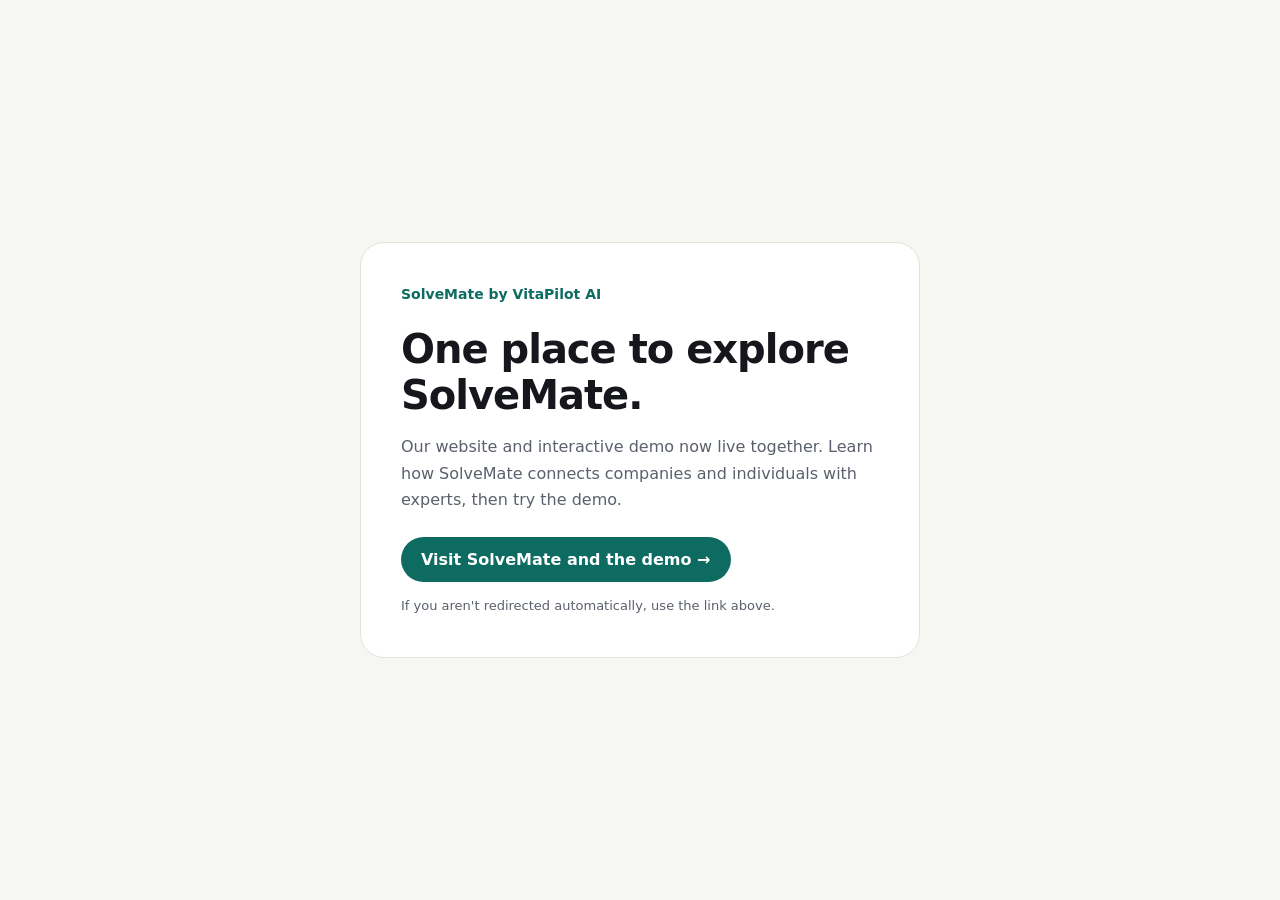
==== commit ec72b69c: "Prepare legacy static site retirement after unified domain cutover" ====
--- a/index.html
+++ b/index.html
@@ -3,246 +3,39 @@
 <head>
   <meta charset="utf-8" />
   <meta name="viewport" content="width=device-width, initial-scale=1" />
-  <title>SolveMate by VitaPilot AI — from an unclear problem to a measured result</title>
-  <meta name="description" content="SolveMate by VitaPilot AI is a marketplace for problems — think of it as a “dating app” for companies and experts. AI-native, with people accountable at every step: we diagnose your problem, introduce two or three experts who fit it and want it, run the engagement, and measure the result." />
-  <meta property="og:title" content="SolveMate by VitaPilot AI" />
-  <meta property="og:description" content="From “our support costs are growing” to a measured result. AI-native matching of companies and experts, with humans in the loop end to end." />
-  <meta property="og:url" content="https://vitapilotai.com/" />
-  <meta property="og:type" content="website" />
-  <link rel="icon" href="data:image/svg+xml,%3Csvg xmlns='http://www.w3.org/2000/svg' viewBox='0 0 24 24'%3E%3Crect x='1' y='1' width='22' height='22' rx='6' fill='%230e6b61'/%3E%3Cpath d='M7 12.5l3 3 7-7' stroke='white' stroke-width='2.2' fill='none' stroke-linecap='round' stroke-linejoin='round'/%3E%3C/svg%3E" />
-  <link rel="preconnect" href="https://fonts.googleapis.com" />
-  <link rel="preconnect" href="https://fonts.gstatic.com" crossorigin />
-  <link href="https://fonts.googleapis.com/css2?family=Inter:wght@400;500;600;700&display=swap" rel="stylesheet" />
-  <link rel="stylesheet" href="styles.css?v=3" />
+  <title>SolveMate — visit our website and demo</title>
+  <meta name="description" content="SolveMate's website and interactive demo now live together at vitapilotai.com." />
+  <link rel="canonical" href="https://vitapilotai.com/" />
+  <meta name="robots" content="noindex, follow" />
+  <style>
+    :root { color-scheme: light; font-family: ui-sans-serif, system-ui, -apple-system, "Segoe UI", sans-serif; color: #15171c; background: #f6f6f3; }
+    * { box-sizing: border-box; }
+    body { margin: 0; min-height: 100vh; display: grid; place-items: center; padding: 24px; }
+    main { max-width: 560px; padding: 40px; border: 1px solid #e3e3de; border-radius: 24px; background: white; }
+    .brand { margin: 0 0 20px; font-size: 14px; font-weight: 650; color: #0e6b61; }
+    h1 { margin: 0; font-size: clamp(28px, 6vw, 40px); line-height: 1.15; letter-spacing: -.025em; }
+    p { color: #5a606c; line-height: 1.65; }
+    a { display: inline-block; margin-top: 8px; padding: 13px 20px; border-radius: 999px; background: #0e6b61; color: white; font-weight: 600; text-decoration: none; }
+    a:hover { background: #0a5249; }
+    a:focus-visible { outline: 3px solid #3f5bd9; outline-offset: 4px; }
+    .note { margin-bottom: 0; font-size: 13px; }
+    @media (max-width: 420px) { main { padding: 28px 24px; } }
+  </style>
 </head>
 <body>
-  <a class="skip" href="#main">Skip to content</a>
-
-  <header class="nav" id="top">
-    <div class="wrap nav-inner">
-      <a class="brand" href="#top" aria-label="SolveMate by VitaPilot AI — home">
-        <svg class="brand-mark" viewBox="0 0 24 24" aria-hidden="true">
-          <rect x="1" y="1" width="22" height="22" rx="6" fill="var(--accent)" />
-          <path d="M7 12.5l3 3 7-7" stroke="white" stroke-width="2.2" fill="none" stroke-linecap="round" stroke-linejoin="round" />
-        </svg>
-        <span class="brand-name">SolveMate <span class="brand-by">by VitaPilot AI</span></span>
-      </a>
-      <nav class="nav-links" aria-label="Primary">
-        <a href="#ai-human">AI + people</a>
-        <a href="#how">How it works</a>
-        <a href="#experts">For experts</a>
-        <a href="#network">Our network</a>
-        <a href="#demo" class="btn btn-primary btn-sm">Request a demo</a>
-      </nav>
-    </div>
-  </header>
-
-  <main id="main">
-    <!-- Hero -->
-    <section class="wrap hero">
-      <div class="hero-copy">
-        <p class="chip chip-match">
-          <svg width="14" height="14" viewBox="0 0 24 24" aria-hidden="true" fill="none" stroke="currentColor" stroke-width="2.2" stroke-linecap="round"><path d="M10 14a4.5 4.5 0 0 0 6.4 0l3.2-3.2a4.5 4.5 0 0 0-6.4-6.4l-1.1 1.1"/><path d="M14 10a4.5 4.5 0 0 0-6.4 0l-3.2 3.2a4.5 4.5 0 0 0 6.4 6.4l1.1-1.1"/></svg>
-          Think of us as a “dating app” for companies and experts · a marketplace for problems
-        </p>
-        <h1>From “our support costs are growing” to a measured result.</h1>
-        <p class="lead">
-          You don't need to know which specialist to hire. SolveMate diagnoses the problem with you, introduces two or three experts who fit it and want it,
-          runs the engagement with you, and records what actually changed. We start with one thing we do very well: fixing customer-support operations at
-          growing B2B software companies with workflow redesign and AI.
-        </p>
-        <div class="cta-row">
-          <a class="btn btn-primary" href="mailto:info@vitapilotai.com?subject=A%20problem%20to%20solve%20%E2%80%94%20SolveMate&amp;body=The%20problem%20(in%20plain%20words)%3A%0D%0A%0D%0AWhat%20%22solved%22%20looks%20like%3A%0D%0A%0D%0ARough%20budget%3A%0D%0A%0D%0ATimeline%3A%0D%0A%0D%0AHelp%20desk%20you%20use%3A">Bring a problem</a>
-          <a class="btn btn-expert" href="mailto:info@vitapilotai.com?subject=Expert%20introduction%20%E2%80%94%20SolveMate&amp;body=Name%3A%0D%0AThe%20kinds%20of%20problems%20I%20solve%20best%3A%0D%0AA%20recent%20measured%20result%20I'm%20proud%20of%3A%0D%0AHelp%20desks%20and%20tools%20I%20know%3A%0D%0AAvailability%20and%20typical%20project%20price%3A%0D%0ALinkedIn%20or%20website%3A">Join as an expert</a>
-          <a class="btn btn-ghost" href="#demo">Request a demo →</a>
-        </div>
-        <ul class="pills" aria-label="How SolveMate works">
-          <li class="pill pill-match">AI-native from diagnosis to results</li>
-          <li class="pill pill-accent">A person accountable at every step</li>
-          <li class="pill pill-expert">We go out and grow the network</li>
-        </ul>
-      </div>
-
-      <figure class="hero-art" aria-label="Illustrative example: a company's problem and an expert's profile, matched">
-        <div class="hero-glow" aria-hidden="true"></div>
-        <div class="hero-cards" aria-hidden="true">
-          <div class="mini-card">
-            <div class="eyebrow eyebrow-accent">Problem</div>
-            <div class="who"><span class="avatar org" style="background:linear-gradient(135deg,#8b5cf6,#5b3fb0)">H</span><b>HarborWorks</b></div>
-            <p class="mini-title">Reduce support costs by automating ticket routing</p>
-            <ul class="mini-facts">
-              <li>Likely cause: manual routing</li>
-              <li>Target: 12 → 5 min per ticket</li>
-              <li>$8k–$12k fixed</li>
-            </ul>
-          </div>
-          <div class="mini-card offset">
-            <div class="eyebrow eyebrow-expert">Expert</div>
-            <div class="who"><span class="avatar" style="background:linear-gradient(135deg,#3b82f6,#1d4ed8)">MC</span><b>Maya Chen</b></div>
-            <p class="mini-title">Support automation and ticket routing</p>
-            <ul class="mini-facts">
-              <li>✓ Same help desk before</li>
-              <li>✓ Available next week</li>
-              <li>✓ Checked past work</li>
-            </ul>
-          </div>
-        </div>
-        <div class="match-badge" aria-hidden="true">
-          <span class="pair">
-            <span class="avatar org ring" style="background:linear-gradient(135deg,#8b5cf6,#5b3fb0)">H</span>
-            <span class="link-dot"><svg width="14" height="14" viewBox="0 0 24 24" fill="none" stroke="currentColor" stroke-width="2.2" stroke-linecap="round"><path d="M10 14a4.5 4.5 0 0 0 6.4 0l3.2-3.2a4.5 4.5 0 0 0-6.4-6.4l-1.1 1.1"/><path d="M14 10a4.5 4.5 0 0 0-6.4 0l-3.2 3.2a4.5 4.5 0 0 0 6.4 6.4l1.1-1.1"/></svg></span>
-            <span class="avatar ring" style="background:linear-gradient(135deg,#3b82f6,#1d4ed8)">MC</span>
-          </span>
-          <span><b>Mutual match</b><span class="score">91% match</span></span>
-        </div>
-        <figcaption>Illustrative example · fictional company and expert</figcaption>
-      </figure>
-    </section>
-
-    <!-- AI + people -->
-    <section class="wrap section" id="ai-human" aria-labelledby="ai-human-title">
-      <h2 id="ai-human-title">AI-native, with humans in the loop end to end</h2>
-      <p class="section-lead">
-        AI does the heavy lifting at every step, so a match takes days instead of weeks. A named person — you, the expert, or your SolveMate engagement lead
-        — makes every decision that matters. Nothing is published, introduced, agreed or counted as a result without a person saying yes.
-      </p>
-      <div class="grid-ai">
-        <div class="table-card">
-          <table>
-            <thead>
-              <tr><th>Step</th><th class="th-ai">What the AI does</th><th class="th-human">Who decides</th></tr>
-            </thead>
-            <tbody>
-              <tr><th scope="row">Diagnose</th><td>Asks the right questions and drafts likely causes, success measures, budget and the expertise needed</td><td>A SolveMate engagement lead reviews it; you confirm the brief</td></tr>
-              <tr><th scope="row">Match</th><td>Checks every expert in the network for fit and explains each option, including what's uncertain</td><td>You and the expert each say “Interested” or “not a fit”</td></tr>
-              <tr><th scope="row">Scope</th><td>Builds the scoping agenda from what the diagnosis left open</td><td>Both sides agree each point</td></tr>
-              <tr><th scope="row">Plan</th><td>Drafts milestones and the measurement plan from the diagnosis</td><td>The expert sends it; you approve it</td></tr>
-              <tr><th scope="row">Deliver</th><td>Watches milestone dates and flags work that is slipping</td><td>The engagement lead steps in and re-plans with both sides</td></tr>
-              <tr><th scope="row">Learn</th><td>Records the measured result and updates future recommendations</td><td>You confirm the result and its limits first</td></tr>
-            </tbody>
-          </table>
-        </div>
-        <div class="card network-card" id="network">
-          <div class="eyebrow eyebrow-expert">Always growing the network</div>
-          <h3>We don't wait for sign-ups — we reach out</h3>
-          <p class="muted">The SolveMate team continuously invites the companies and experts the network needs:</p>
-          <ul class="plain-list">
-            <li><b>Companies</b> — growing B2B software teams whose support costs are rising, invited to describe their problem and get a reviewed diagnosis.</li>
-            <li><b>Experts</b> — consultants and small teams with proven support-operations results, checked by a person before they're shown to anyone.</li>
-            <li><b>Gaps decide who we call next</b> — when a shortlist is thin, few experts know a company's help desk, or experts pass for lack of capacity, AI turns that into a recruiting brief for our team.</li>
-          </ul>
-        </div>
-      </div>
-    </section>
-
-    <!-- Different -->
-    <section class="wrap section" aria-labelledby="different-title">
-      <h2 id="different-title">How SolveMate is different</h2>
-      <ul class="grid-5">
-        <li class="card"><h3>Diagnose before matching</h3><p>A short set of questions turns a vague symptom into likely causes, success measures, a realistic budget and the expertise needed. SolveMate reviews it.</p></li>
-        <li class="card"><h3>Both sides choose</h3><p>You see two or three available experts who fit your problem. They see a qualified problem. You're introduced only when both say yes.</p></li>
-        <li class="card"><h3>Evidence for this problem</h3><p>Each option shows a comparable past project and what we don't know yet — not just a résumé or a star rating.</p></li>
-        <li class="card"><h3>We run the engagement</h3><p>An engagement lead agrees milestones with you and steps in when delivery slips, so you spend less time managing.</p></li>
-        <li class="card"><h3>Learn from results</h3><p>Every finished project records the problem, the fix, the team and the measured result, so the next recommendation is better.</p></li>
-      </ul>
-    </section>
-
-    <!-- How a match happens -->
-    <section class="wrap section" id="how" aria-labelledby="how-title">
-      <h2 id="how-title">How a match happens</h2>
-      <ol class="grid-5 steps">
-        <li class="card"><span class="num">1</span><h3>Describe the symptom</h3><p>Say what's wrong in plain words — “our support costs are growing.” A few questions later, you see the likely cause and how success will be measured.</p></li>
-        <li class="card"><span class="num">2</span><h3>See your best options</h3><p>Two or three experts who fit, each with a comparable project and what's uncertain. Experts see your qualified problem in their list.</p></li>
-        <li class="card"><span class="num">3</span><h3>Both say yes</h3><p>Each side says “Interested” or “not a fit” with a reason. A match opens a short scoping call, not a stream of proposals.</p></li>
-        <li class="card"><span class="num">4</span><h3>Agree a plan</h3><p>Milestones, a fixed price and the measure of success. An engagement lead coordinates delivery and steps in if it slips.</p></li>
-        <li class="card"><span class="num">5</span><h3>Measure the result</h3><p>Weeks after go-live the result is recorded with its limits. It becomes evidence that improves the next match.</p></li>
-      </ol>
-    </section>
-
-    <!-- Two sides -->
-    <section class="wrap section" id="experts" aria-labelledby="sides-title">
-      <h2 id="sides-title">Two sides, one match</h2>
-      <div class="grid-2">
-        <article class="profile-card">
-          <div class="cover" style="background:linear-gradient(135deg,#14b8a6,#0e6b61)"><span class="cover-tag">For companies</span></div>
-          <div class="profile-body">
-            <h3>Bring a problem, not a job description</h3>
-            <p class="ask"><b>You might say:</b> “Support costs keep growing and customers wait too long — but we aren't sure why, or who to hire.”</p>
-            <ul class="checks">
-              <li>Describe the symptom and get a reviewed diagnosis</li>
-              <li>See two or three experts who fit, with evidence and uncertainties</li>
-              <li>Agree a plan, follow delivery, and see the measured result</li>
-              <li>Free to describe your problem; we earn a commission only when an engagement happens</li>
-            </ul>
-            <a class="btn btn-primary" href="mailto:info@vitapilotai.com?subject=A%20problem%20to%20solve%20%E2%80%94%20SolveMate&amp;body=The%20problem%20(in%20plain%20words)%3A%0D%0A%0D%0AWhat%20%22solved%22%20looks%20like%3A%0D%0A%0D%0ARough%20budget%3A%0D%0A%0D%0ATimeline%3A%0D%0A%0D%0AHelp%20desk%20you%20use%3A">Bring a problem</a>
-          </div>
-        </article>
-        <article class="profile-card">
-          <div class="cover" style="background:linear-gradient(135deg,#f59e0b,#8a4614)"><span class="cover-tag">For experts</span></div>
-          <div class="profile-body">
-            <h3>Get introduced to problems you're great at solving</h3>
-            <p class="ask"><b>You might offer:</b> “I redesign support workflows and automate ticket routing on the help desk a team already uses.”</p>
-            <ul class="checks checks-expert">
-              <li>See only qualified problems, with a diagnosed cause and a real budget</li>
-              <li>Say “Interested” or “not for me” with a reason — no bidding wars</li>
-              <li>Scope in one short call, then send a project plan</li>
-              <li>We handle coordination, payment and follow-up so you can focus on the work</li>
-            </ul>
-            <a class="btn btn-expert" href="mailto:info@vitapilotai.com?subject=Expert%20introduction%20%E2%80%94%20SolveMate&amp;body=Name%3A%0D%0AThe%20kinds%20of%20problems%20I%20solve%20best%3A%0D%0AA%20recent%20measured%20result%20I'm%20proud%20of%3A%0D%0AHelp%20desks%20and%20tools%20I%20know%3A%0D%0AAvailability%20and%20typical%20project%20price%3A%0D%0ALinkedIn%20or%20website%3A">Join as an expert</a>
-          </div>
-        </article>
-      </div>
-    </section>
-
-    <!-- Expert Graph + terms -->
-    <section class="wrap section grid-2" aria-labelledby="graph-title">
-      <div class="card">
-        <div class="eyebrow eyebrow-match">The Expert Graph</div>
-        <h2 id="graph-title" class="h2-sm">A record of what actually worked</h2>
-        <p class="muted">Résumés list titles. We learn from outcomes: which expert, which fix and which team worked, under which conditions — help desk, company size, budget — and what the measured result was.</p>
-        <div class="chain" aria-label="Problem, then likely cause, then expert and fix, then measured result">
-          <span>Problem</span><span aria-hidden="true">→</span><span>Likely cause</span><span aria-hidden="true">→</span><span>Expert + fix</span><span aria-hidden="true">→</span><span>Measured result</span>
-        </div>
-      </div>
-      <div class="card">
-        <div class="eyebrow eyebrow-accent">Simple terms</div>
-        <h2 class="h2-sm">Paid when it works for both sides</h2>
-        <ul class="checks">
-          <li>No subscription and no paid placement — ranking is never for sale</li>
-          <li>A commission only when an engagement happens</li>
-          <li>Not sure yet? An optional fixed-fee diagnostic, credited if you go ahead</li>
-        </ul>
-      </div>
-    </section>
-
-    <!-- Demo + contact -->
-    <section class="wrap section" id="demo" aria-labelledby="demo-title">
-      <div class="contact">
-        <div>
-          <h2 id="demo-title">See SolveMate in action</h2>
-          <p>
-            We'll walk you through one complete case: a company that only knows “our support costs are growing,” a reviewed diagnosis, two or three
-            options, a mutual match, a project plan, a slip the engagement lead fixes, and the measured result that improves the next match.
-          </p>
-          <div class="cta-row">
-            <a class="btn btn-light" href="mailto:info@vitapilotai.com?subject=SolveMate%20demo%20request&amp;body=Name%3A%0D%0ACompany%20or%20firm%3A%0D%0AI'm%20interested%20as%20(company%20%2F%20expert%20%2F%20investor)%3A%0D%0AA%20few%20times%20that%20suit%20you%3A">Request a demo</a>
-            <a class="btn btn-outline-light" href="mailto:info@vitapilotai.com">info@vitapilotai.com</a>
-          </div>
-        </div>
-        <address>
-          VitaPilot AI, LLC<br />
-          101 Seabreeze Blvd, Apt 410<br />
-          Daytona Beach, FL 32118
-        </address>
-      </div>
-    </section>
+  <main>
+    <p class="brand">SolveMate by VitaPilot AI</p>
+    <h1>One place to explore SolveMate.</h1>
+    <p>Our website and interactive demo now live together. Learn how SolveMate connects companies and individuals with experts, then try the demo.</p>
+    <a href="https://vitapilotai.com/">Visit SolveMate and the demo →</a>
+    <p class="note">If you aren't redirected automatically, use the link above.</p>
   </main>
-
-  <footer class="wrap footer">
-    <span>SolveMate by VitaPilot AI</span>
-    <span>© <span id="year">2026</span> VitaPilot AI, LLC · <a href="mailto:info@vitapilotai.com">info@vitapilotai.com</a></span>
-  </footer>
-
-  <script src="main.js?v=3" defer></script>
+  <script>
+    // Publish this retirement page only after vitapilotai.com serves the Next.js app.
+    // The guard prevents a redirect loop if the old custom domain still points here.
+    if (location.hostname !== "vitapilotai.com" && location.hostname !== "www.vitapilotai.com" && location.protocol === "https:") {
+      location.replace("https://vitapilotai.com/");
+    }
+  </script>
 </body>
 </html>
